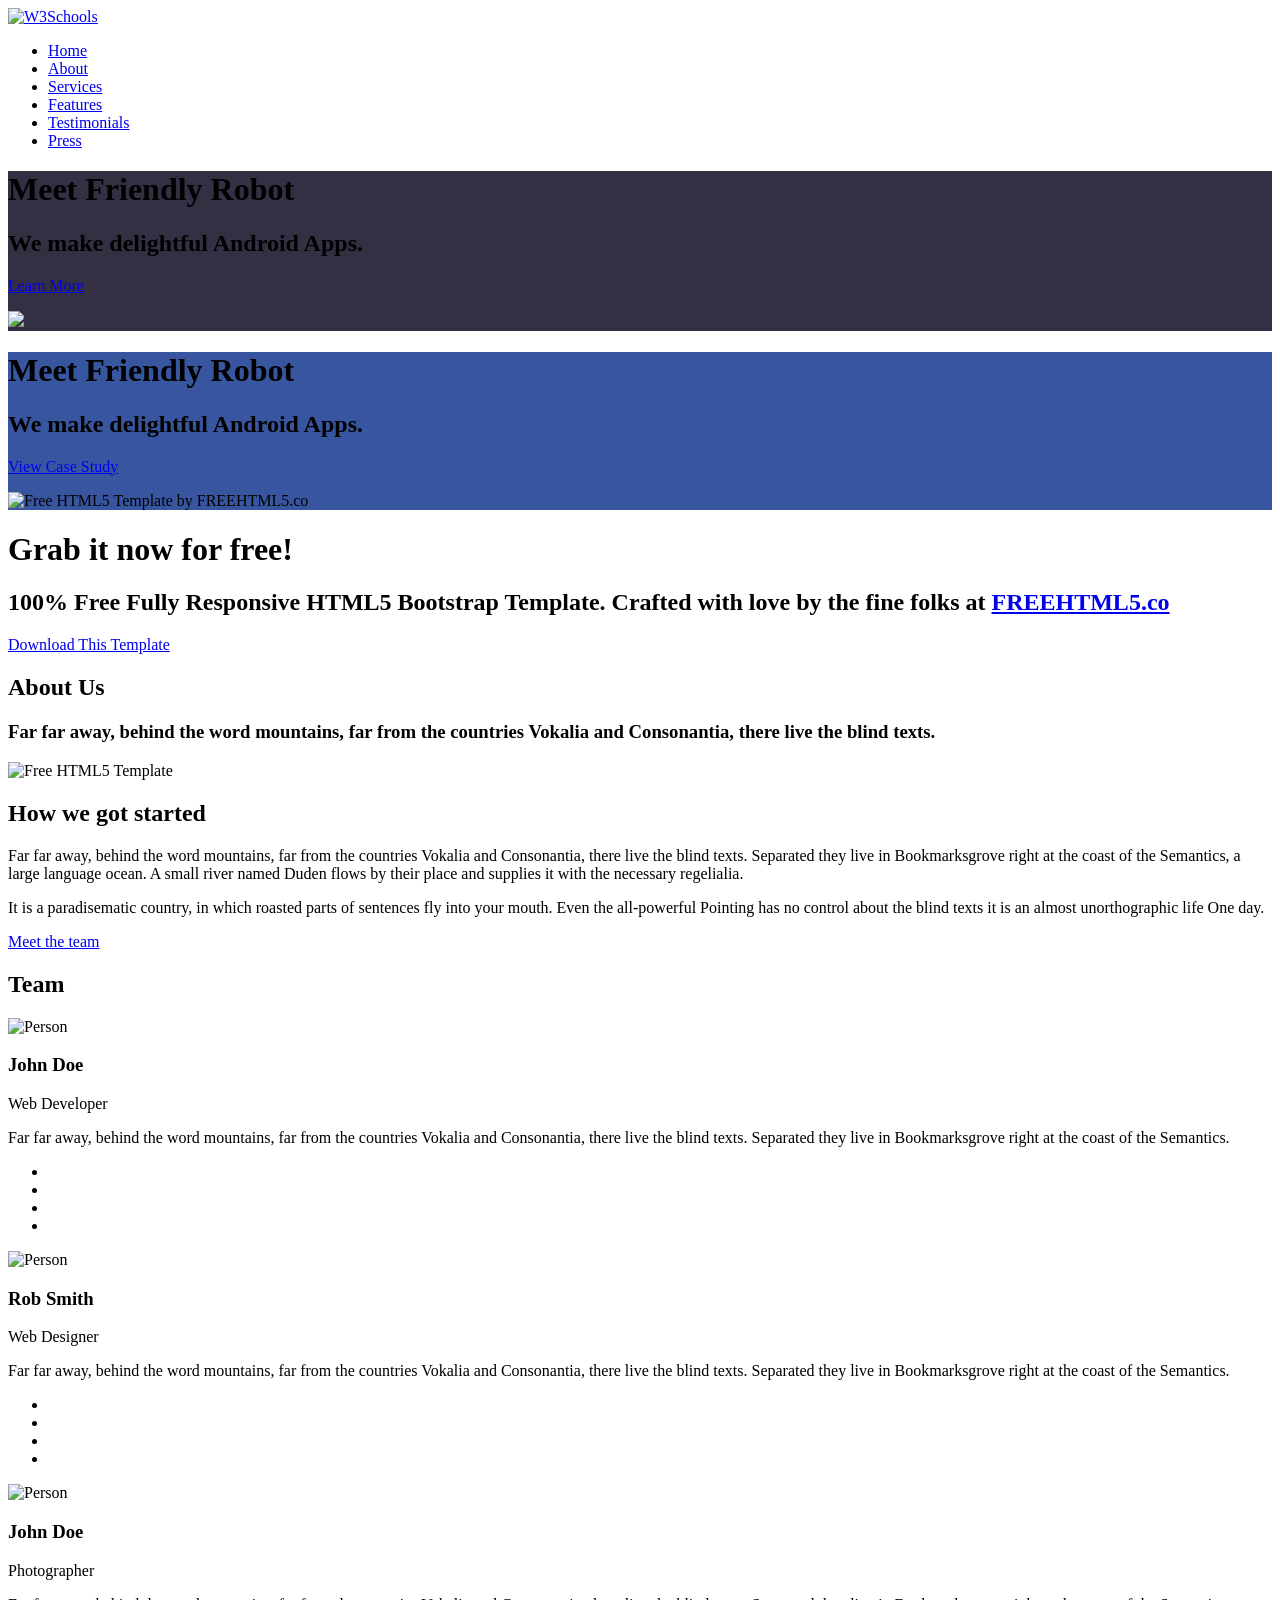
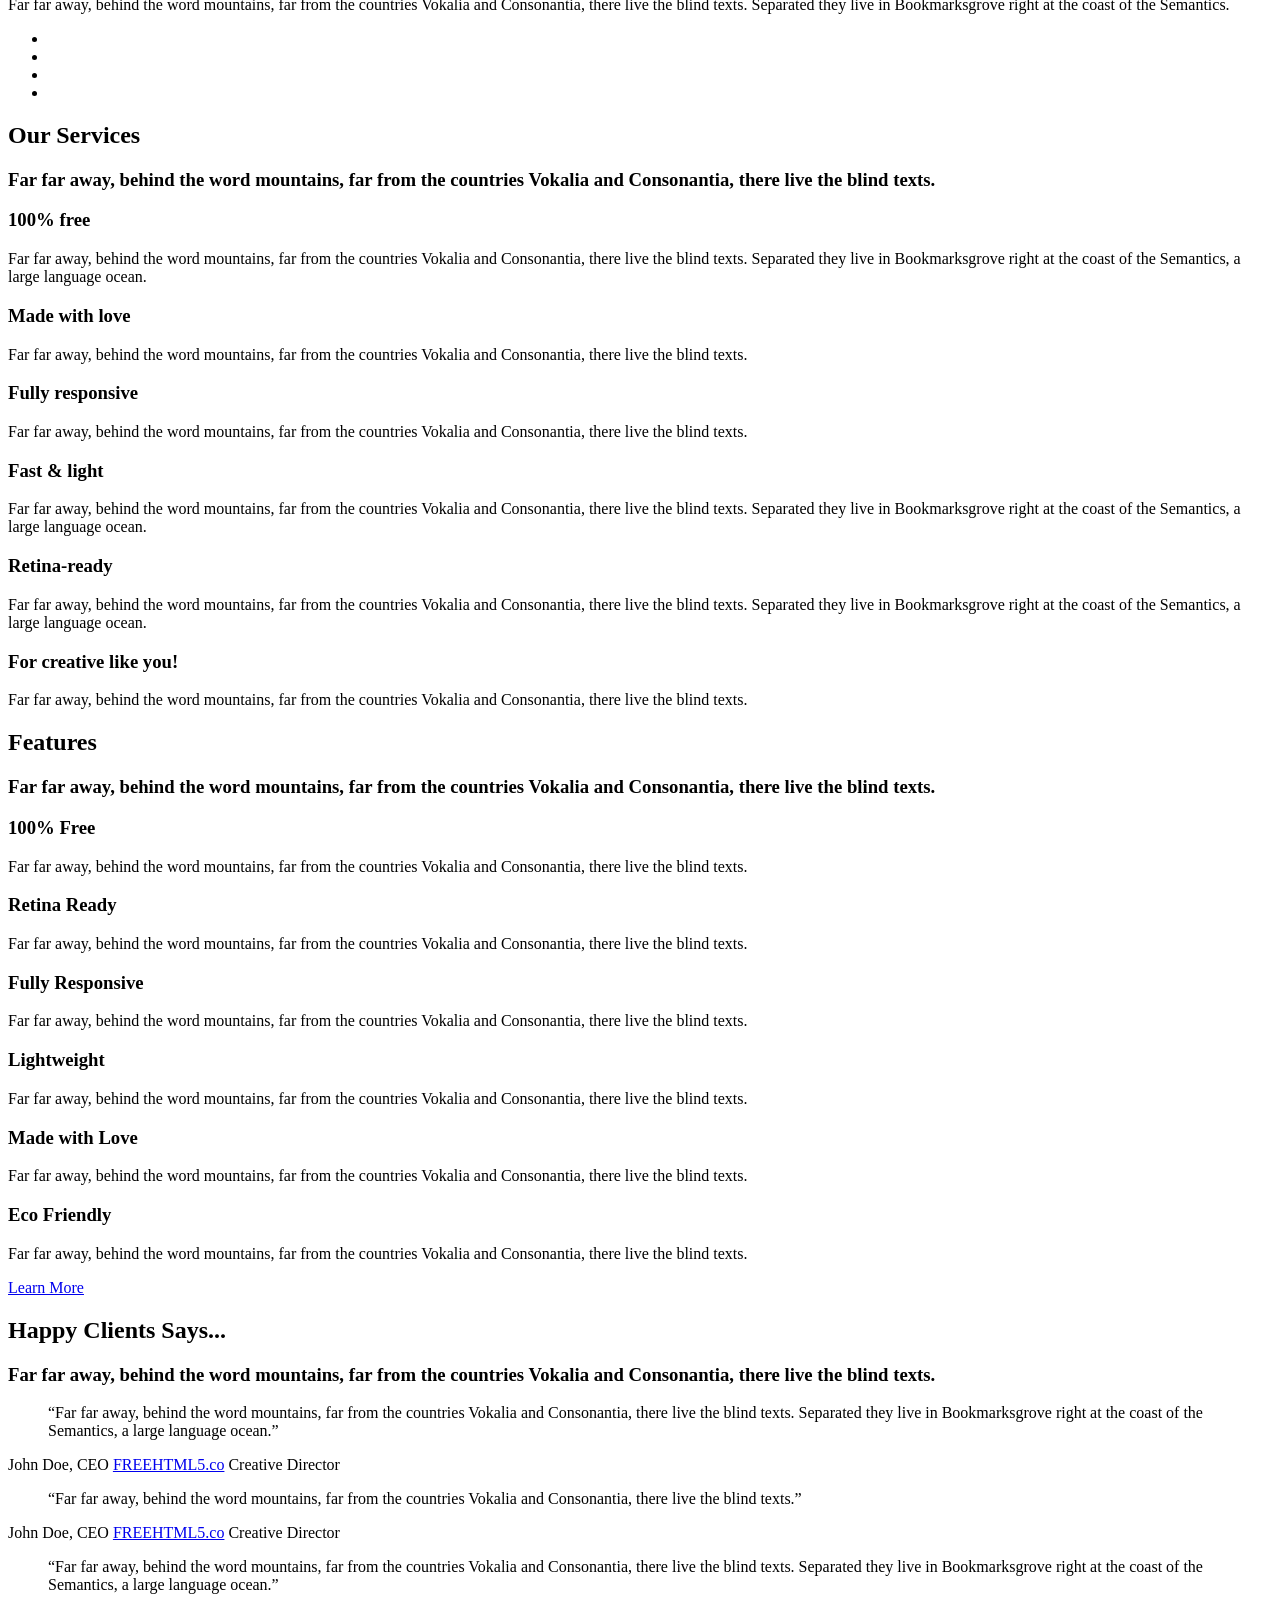
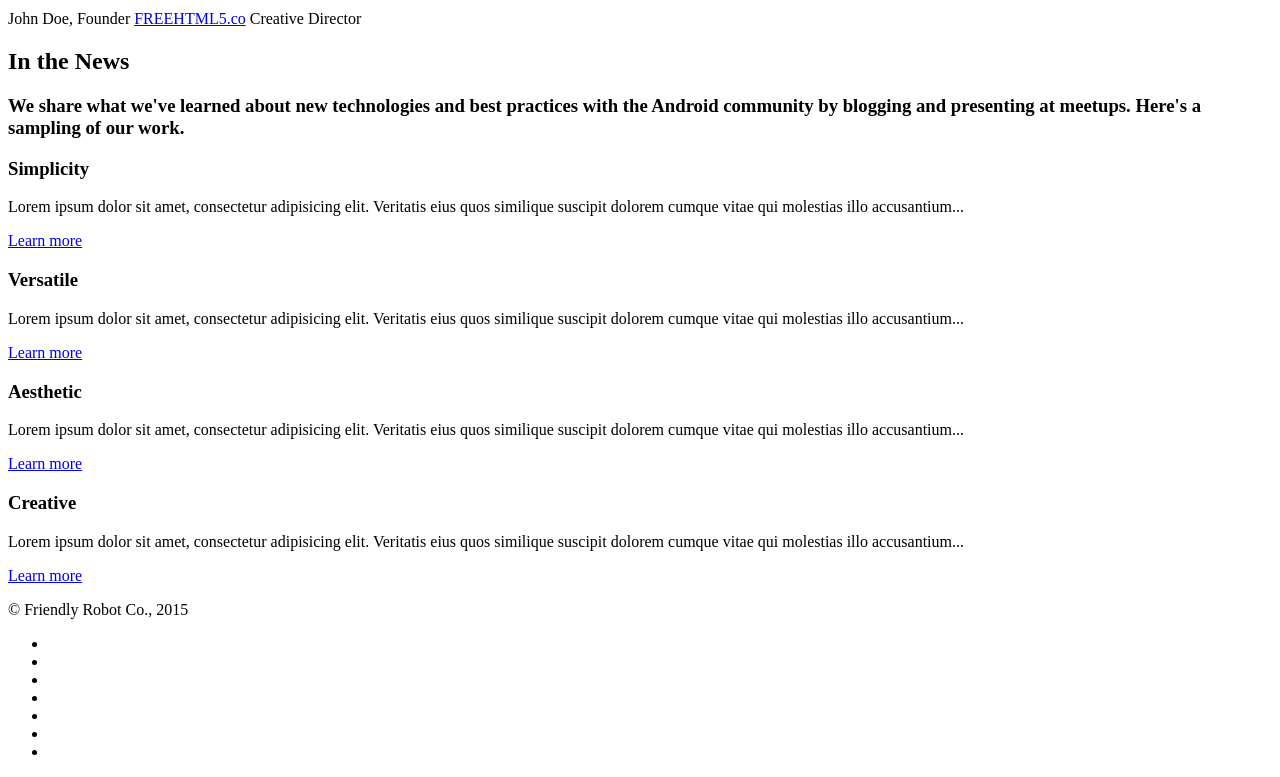
==== index.html @ 38cc203b "Update index.html" ====
<!DOCTYPE html>
<!--[if lt IE 7]>      <html class="no-js lt-ie9 lt-ie8 lt-ie7"> <![endif]-->
<!--[if IE 7]>         <html class="no-js lt-ie9 lt-ie8"> <![endif]-->
<!--[if IE 8]>         <html class="no-js lt-ie9"> <![endif]-->
<!--[if gt IE 8]><!--> <html class="no-js"> <!--<![endif]-->
	<head>
	<meta charset="utf-8">
	<meta http-equiv="X-UA-Compatible" content="IE=edge">
	<title>Meet Friendly Robot</title>
	<meta name="viewport" content="width=device-width, initial-scale=1">
	<meta name="description" content="Android Apps that Delight" />
	<meta name="keywords" content="android, apps, mobile, development, dev shop, New York City, nyc" />

  <!-- Facebook and Twitter integration -->
	<meta property="og:title" content=""/>
	<meta property="og:image" content=""/>
	<meta property="og:url" content=""/>
	<meta property="og:site_name" content=""/>
	<meta property="og:description" content=""/>
	<meta name="twitter:title" content="" />
	<meta name="twitter:image" content="" />
	<meta name="twitter:url" content="" />
	<meta name="twitter:card" content="" />

	<!-- Place favicon.ico and apple-touch-icon.png in the root directory -->
	<link rel="shortcut icon" href="favicon.ico">

	<link href='https://fonts.googleapis.com/css?family=Source+Sans+Pro:400,300,600,400italic,700' rel='stylesheet' type='text/css'>

	<!-- Animate.css -->
	<link rel="stylesheet" href="css/animate.css">
	<!-- Icomoon Icon Fonts-->
	<link rel="stylesheet" href="css/icomoon.css">
	<!-- Simple Line Icons -->
	<link rel="stylesheet" href="css/simple-line-icons.css">
	<!-- Owl Carousel -->
	<link rel="stylesheet" href="css/owl.carousel.min.css">
	<link rel="stylesheet" href="css/owl.theme.default.min.css">
	<!-- Bootstrap  -->
	<!-- Theme Style  -->
	<link rel="stylesheet" href="css/bootstrap.css">
	<link rel="stylesheet" href="css/turquoise.css">

	<!-- Modernizr JS -->
	<script src="js/modernizr-2.6.2.min.js"></script>
	<!-- FOR IE9 below -->
	<!--[if lt IE 9]>
	<script src="js/respond.min.js"></script>
	<![endif]-->

	</head>
	<body>
	<header role="banner" id="fh5co-header">
			<div class="container">
				<!-- <div class="row"> -->
			    <nav class="navbar navbar-default">
		        <div class="navbar-header">
		        	<!-- Mobile Toggle Menu Button -->
					<a href="#" class="js-fh5co-nav-toggle fh5co-nav-toggle" data-toggle="collapse" data-target="#navbar" aria-expanded="false" aria-controls="navbar"><i></i></a>
		          	<a class="navbar-brand" href="index.html"><img border="0" alt="W3Schools" src="Friendly_Robot_Logo_Color_RGB_Large.png" width="100" height="100">
</a>
		        </div>
		        <div id="navbar" class="navbar-collapse collapse">
		          <ul class="nav navbar-nav navbar-right">
		            <li class="active"><a href="#" data-nav-section="home"><span>Home</span></a></li>
		            <li><a href="#" data-nav-section="about"><span>About</span></a></li>
		            <li><a href="#" data-nav-section="services"><span>Services</span></a></li>
		            <li><a href="#" data-nav-section="features"><span>Features</span></a></li>
		            <li><a href="#" data-nav-section="testimonials"><span>Testimonials</span></a></li>
		            <li><a href="#" data-nav-section="press"><span>Press</span></a></li>
		          </ul>
		        </div>
			    </nav>
			  <!-- </div> -->
		  </div>
	</header>

	<div id="slider" data-section="home">
		<div class="owl-carousel owl-carousel-fullwidth">
			<!-- You may change the background color here. -->
		    <div class="item" style="background: #352f44;">
		    	<div class="container" style="position: relative;">
		    		<div class="row">
					    <div class="col-md-7 col-sm-7">
			    			<div class="fh5co-owl-text-wrap">
						    	<div class="fh5co-owl-text">
						    		<h1 class="fh5co-lead to-animate">Meet Friendly Robot</h1>
									<h2 class="fh5co-sub-lead to-animate">We make delightful Android Apps.</h3>
									<p class="to-animate-2"><a href="#" class="btn btn-primary btn-lg">Learn More</a></p>
						    	</div>
						    </div>
					    </div>
					    <div class="col-md-4 col-md-push-1 col-sm-4 col-sm-push-1 phone-image">
					    	<div class="phone to-animate-2"><img src="images/phone2.png"></div>
					    </div>

		    		</div>
		    	</div>
		    </div>
			<!-- You may change the background color here.  -->
		    <div class="item" style="background: #38569f;">
		    	<div class="container" style="position: relative;">
		    		<div class="row">
		    			<div class="col-md-7 col-md-push-1 col-md-push-5 col-sm-7 col-sm-push-1 col-sm-push-5">
			    			<div class="fh5co-owl-text-wrap">
						    	<div class="fh5co-owl-text">
						    		<h1 class="fh5co-lead to-animate">Meet Friendly Robot</h1>
									<h2 class="fh5co-sub-lead to-animate">We make delightful Android Apps.</h3>
									<p class="to-animate-2"><a href="#" class="btn btn-primary btn-lg">View Case Study</a></p>
						    	</div>
						    </div>
					    </div>
					    <div class="col-md-4 col-md-pull-7 col-sm-4 col-sm-pull-7 phone-image">
					    	<div class="phone to-animate-2"><img src="images/phone-1.png" alt="Free HTML5 Template by FREEHTML5.co"></div>
					    </div>

		    		</div>
		    	</div>
		    </div>

		    <div class="item" style="background-image:url(images/slide_5.jpg)">
		    	<div class="overlay"></div>
		    	<div class="container" style="position: relative;">
		    		<div class="row">
		    			<div class="col-md-8 col-md-offset-2 text-center">
		    				<div class="fh5co-owl-text-wrap">
						    	<div class="fh5co-owl-text">
		    						<h1 class="fh5co-lead to-animate">Grab it now for free!</h1>
									<h2 class="fh5co-sub-lead to-animate">100% Free Fully Responsive HTML5 Bootstrap Template. Crafted with love by the fine folks at <a href="http://freehtml5.co/" target="_blank">FREEHTML5.co</a></h3>
									<p class="to-animate-2"><a href="http://freehtml5.co/" target="_blank" class="btn btn-primary btn-lg">Download This Template</a></p>
								</div>
							</div>
		    			</div>
		    		</div>
		    	</div>
		    </div>

		</div>
	</div>

	<div id="fh5co-about-us" data-section="about">
		<div class="container">
			<div class="row row-bottom-padded-lg" id="about-us">
				<div class="col-md-12 section-heading text-center">
					<h2 class="to-animate">About Us</h2>
					<div class="row">
						<div class="col-md-8 col-md-offset-2 to-animate">
							<h3>Far far away, behind the word mountains, far from the countries Vokalia and Consonantia, there live the blind texts.</h3>
						</div>
					</div>
				</div>
				<div class="col-md-8 to-animate">
					<img src="images/img_1.jpg" class="img-responsive img-rounded" alt="Free HTML5 Template">
				</div>
				<div class="col-md-4 to-animate">
					<h2>How we got started</h2>
					<p>Far far away, behind the word mountains, far from the countries Vokalia and Consonantia, there live the blind texts. Separated they live in Bookmarksgrove right at the coast of the Semantics, a large language ocean. A small river named Duden flows by their place and supplies it with the necessary regelialia. </p>
					<p>It is a paradisematic country, in which roasted parts of sentences fly into your mouth. Even the all-powerful Pointing has no control about the blind texts it is an almost unorthographic life One day.</p>
					<p><a href="#" class="btn btn-primary">Meet the team</a></p>
				</div>
			</div>
			<div class="row" id="team">
				<div class="col-md-12 section-heading text-center to-animate">
					<h2>Team</h2>
				</div>
				<div class="col-md-12">
					<div class="row row-bottom-padded-lg">
						<div class="col-md-4 text-center to-animate">
							<div class="person">
								<img src="images/person2.jpg" class="img-responsive img-rounded" alt="Person">
								<h3 class="name">John Doe</h3>
								<div class="position">Web Developer</div>
								<p>Far far away, behind the word mountains, far from the countries Vokalia and Consonantia, there live the blind texts. Separated they live in Bookmarksgrove right at the coast of the Semantics.</p>
								<ul class="social social-circle">
									<li><a href="#"><i class="icon-twitter"></i></a></li>
									<li><a href="#"><i class="icon-linkedin"></i></a></li>
									<li><a href="#"><i class="icon-instagram"></i></a></li>
									<li><a href="#"><i class="icon-github"></i></a></li>
								</ul>
							</div>
						</div>
						<div class="col-md-4 text-center to-animate">
							<div class="person">
								<img src="images/person3.jpg" class="img-responsive img-rounded" alt="Person">
								<h3 class="name">Rob Smith</h3>
								<div class="position">Web Designer</div>
								<p>Far far away, behind the word mountains, far from the countries Vokalia and Consonantia, there live the blind texts. Separated they live in Bookmarksgrove right at the coast of the Semantics.</p>
								<ul class="social social-circle">
									<li><a href="#"><i class="icon-twitter"></i></a></li>
									<li><a href="#"><i class="icon-linkedin"></i></a></li>
									<li><a href="#"><i class="icon-instagram"></i></a></li>
									<li><a href="#"><i class="icon-dribbble"></i></a></li>
								</ul>
							</div>
						</div>
						<div class="col-md-4 text-center to-animate">
							<div class="person">
								<img src="images/person4.jpg" class="img-responsive img-rounded" alt="Person">
								<h3 class="name">John Doe</h3>
								<div class="position">Photographer</div>
								<p>Far far away, behind the word mountains, far from the countries Vokalia and Consonantia, there live the blind texts. Separated they live in Bookmarksgrove right at the coast of the Semantics.</p>
								<ul class="social social-circle">
									<li><a href="#"><i class="icon-twitter"></i></a></li>
									<li><a href="#"><i class="icon-linkedin"></i></a></li>
									<li><a href="#"><i class="icon-instagram"></i></a></li>
									<li><a href="#"><i class="icon-github"></i></a></li>
								</ul>
							</div>
						</div>
					</div>
				</div>
			</div>
		</div>
	</div>
	<div id="fh5co-our-services" data-section="services">
		<div class="container">
			<div class="row row-bottom-padded-sm">
				<div class="col-md-12 section-heading text-center">
					<h2 class="to-animate">Our Services</h2>
					<div class="row">
						<div class="col-md-8 col-md-offset-2 to-animate">
							<h3>Far far away, behind the word mountains, far from the countries Vokalia and Consonantia, there live the blind texts.</h3>
						</div>
					</div>
				</div>
			</div>
			<div class="row">
				<div class="col-md-4">
					<div class="box to-animate">
						<div class="icon colored-1"><span><i class="icon-mustache"></i></span></div>
						<h3>100% free</h3>
						<p>Far far away, behind the word mountains, far from the countries Vokalia and Consonantia, there live the blind texts. Separated they live in Bookmarksgrove right at the coast of the Semantics, a large language ocean.</p>
					</div>
					<div class="box to-animate">
						<div class="icon colored-4"><span><i class="icon-heart"></i></span></div>
						<h3>Made with love</h3>
						<p>Far far away, behind the word mountains, far from the countries Vokalia and Consonantia, there live the blind texts.</p>
					</div>
				</div>
				<div class="col-md-4">
					<div class="box to-animate">
						<div class="icon colored-2"><span><i class="icon-screen-desktop"></i></span></div>
						<h3>Fully responsive</h3>
						<p>Far far away, behind the word mountains, far from the countries Vokalia and Consonantia, there live the blind texts.</p>
					</div>
					<div class="box to-animate">
						<div class="icon colored-5"><span><i class="icon-rocket"></i></span></div>
						<h3>Fast &amp; light</h3>
						<p>Far far away, behind the word mountains, far from the countries Vokalia and Consonantia, there live the blind texts. Separated they live in Bookmarksgrove right at the coast of the Semantics, a large language ocean.</p>
					</div>
				</div>
				<div class="col-md-4">
					<div class="box to-animate">
						<div class="icon colored-3"><span><i class="icon-eye"></i></span></div>
						<h3>Retina-ready</h3>
						<p>Far far away, behind the word mountains, far from the countries Vokalia and Consonantia, there live the blind texts. Separated they live in Bookmarksgrove right at the coast of the Semantics, a large language ocean.</p>
					</div>
					<div class="box to-animate">
						<div class="icon colored-6"><span><i class="icon-user"></i></span></div>
						<h3>For creative like you!</h3>
						<p>Far far away, behind the word mountains, far from the countries Vokalia and Consonantia, there live the blind texts.</p>
					</div>
				</div>
			</div>
		</div>
	</div>

	<div id="fh5co-features" data-section="features">
		<div class="container">
			<div class="row">
				<div class="col-md-12 section-heading text-center">
					<h2 class="single-animate animate-features-1">Features</h2>
					<div class="row">
						<div class="col-md-8 col-md-offset-2 single-animate animate-features-2">
							<h3>Far far away, behind the word mountains, far from the countries Vokalia and Consonantia, there live the blind texts.</h3>
						</div>
					</div>
				</div>
			</div>
			<div class="row row-bottom-padded-sm">
				<div class="col-md-4 col-sm-6 col-xs-6 col-xxs-12 fh5co-service to-animate">
					<div class="fh5co-icon"><i class="icon-present"></i></div>
					<div class="fh5co-desc">
						<h3>100% Free</h3>
						<p>Far far away, behind the word mountains, far from the countries Vokalia and Consonantia, there live the blind texts. </p>
					</div>
				</div>
				<div class="col-md-4 col-sm-6 col-xs-6 col-xxs-12 fh5co-service to-animate">
					<div class="fh5co-icon"><i class="icon-eye"></i></div>
					<div class="fh5co-desc">
						<h3>Retina Ready</h3>
						<p>Far far away, behind the word mountains, far from the countries Vokalia and Consonantia, there live the blind texts. </p>
					</div>
				</div>
				<div class="clearfix visible-sm-block visible-xs-block"></div>
				<div class="col-md-4 col-sm-6 col-xs-6 col-xxs-12 fh5co-service to-animate">
					<div class="fh5co-icon"><i class="icon-crop"></i></div>
					<div class="fh5co-desc">
						<h3>Fully Responsive</h3>
						<p>Far far away, behind the word mountains, far from the countries Vokalia and Consonantia, there live the blind texts. </p>
					</div>
				</div>
				<div class="col-md-4 col-sm-6 col-xs-6 col-xxs-12 fh5co-service to-animate">
					<div class="fh5co-icon"><i class="icon-speedometer"></i></div>
					<div class="fh5co-desc">
						<h3>Lightweight</h3>
						<p>Far far away, behind the word mountains, far from the countries Vokalia and Consonantia, there live the blind texts. </p>
					</div>
				</div>
				<div class="clearfix visible-sm-block visible-xs-block"></div>
				<div class="col-md-4 col-sm-6 col-xs-6 col-xxs-12 fh5co-service to-animate">
					<div class="fh5co-icon"><i class="icon-heart"></i></div>
					<div class="fh5co-desc">
						<h3>Made with Love</h3>
						<p>Far far away, behind the word mountains, far from the countries Vokalia and Consonantia, there live the blind texts. </p>
					</div>
				</div>
				<div class="col-md-4 col-sm-6 col-xs-6 col-xxs-12 fh5co-service to-animate">
					<div class="fh5co-icon"><i class="icon-umbrella"></i></div>
					<div class="fh5co-desc">
						<h3>Eco Friendly</h3>
						<p>Far far away, behind the word mountains, far from the countries Vokalia and Consonantia, there live the blind texts. </p>
					</div>
				</div>
				<div class="clearfix visible-sm-block visible-xs-block"></div>
			</div>
			<div class="row">
				<div class="col-md-4 col-md-offset-4 single-animate animate-features-3">
					<a href="#" class="btn btn-primary btn-block">Learn More</a>
				</div>
			</div>
		</div>
	</div>

	<div id="fh5co-testimonials" data-section="testimonials">
		<div class="container">
			<div class="row">
				<div class="col-md-12 section-heading text-center">
					<h2 class="to-animate">Happy Clients Says...</h2>
					<div class="row">
						<div class="col-md-8 col-md-offset-2 subtext to-animate">
							<h3>Far far away, behind the word mountains, far from the countries Vokalia and Consonantia, there live the blind texts.</h3>
						</div>
					</div>
				</div>
			</div>
			<div class="row">
				<div class="col-md-4">
					<div class="box-testimony to-animate">
						<blockquote>
							<span class="quote"><span><i class="icon-quote-left"></i></span></span>
							<p>&ldquo;Far far away, behind the word mountains, far from the countries Vokalia and Consonantia, there live the blind texts. Separated they live in Bookmarksgrove right at the coast of the Semantics, a large language ocean.&rdquo;</p>
						</blockquote>
						<p class="author">John Doe, CEO <a href="http://freehtml5.co/" target="_blank">FREEHTML5.co</a> <span class="subtext">Creative Director</span></p>
					</div>

				</div>
				<div class="col-md-4">
					<div class="box-testimony to-animate">
						<blockquote>
							<span class="quote"><span><i class="icon-quote-left"></i></span></span>
							<p>&ldquo;Far far away, behind the word mountains, far from the countries Vokalia and Consonantia, there live the blind texts.&rdquo;</p>
						</blockquote>
						<p class="author">John Doe, CEO <a href="http://freehtml5.co/" target="_blank">FREEHTML5.co</a> <span class="subtext">Creative Director</span></p>
					</div>


				</div>
				<div class="col-md-4">
					<div class="box-testimony to-animate">
						<blockquote>
							<span class="quote"><span><i class="icon-quote-left"></i></span></span>
							<p>&ldquo;Far far away, behind the word mountains, far from the countries Vokalia and Consonantia, there live the blind texts. Separated they live in Bookmarksgrove right at the coast of the Semantics, a large language ocean.&rdquo;</p>
						</blockquote>
						<p class="author">John Doe, Founder <a href="#">FREEHTML5.co</a> <span class="subtext">Creative Director</span></p>
					</div>
				</div>
			</div>
		</div>
	</div>
	<div id="fh5co-press" data-section="press">
		<div class="container">
			<div class="row">
				<div class="col-md-12 section-heading text-center">
					<h2 class="single-animate animate-press-1">In the News</h2>
					<div class="row">
						<div class="col-md-8 col-md-offset-2 subtext single-animate animate-press-2">
							<h3>We share what we've learned about new technologies and best practices with the Android community by blogging and presenting at meetups. Here's a sampling of our work.</h3>
						</div>
					</div>
				</div>
			</div>
			<div class="row">
				<div class="col-md-6">
					<!-- Press Item -->
					<div class="fh5co-press-item to-animate">
						<div class="fh5co-press-img" style="background-image: url(images/img_7.jpg)">
						</div>
						<div class="fh5co-press-text">
							<h3 class="h2 fh5co-press-title">Simplicity <span class="fh5co-border"></span></h3>
							<p>Lorem ipsum dolor sit amet, consectetur adipisicing elit. Veritatis eius quos similique suscipit dolorem cumque vitae qui molestias illo accusantium...</p>
							<p><a href="#" class="btn btn-primary btn-sm">Learn more</a></p>
						</div>
					</div>
					<!-- Press Item -->
				</div>

				<div class="col-md-6">
					<!-- Press Item -->
					<div class="fh5co-press-item to-animate">
						<div class="fh5co-press-img" style="background-image: url(images/img_8.jpg)">
						</div>
						<div class="fh5co-press-text">
							<h3 class="h2 fh5co-press-title">Versatile <span class="fh5co-border"></span></h3>
							<p>Lorem ipsum dolor sit amet, consectetur adipisicing elit. Veritatis eius quos similique suscipit dolorem cumque vitae qui molestias illo accusantium...</p>
							<p><a href="#" class="btn btn-primary btn-sm">Learn more</a></p>
						</div>
					</div>
					<!-- Press Item -->
				</div>

				<div class="col-md-6">
					<!-- Press Item -->
					<div class="fh5co-press-item to-animate">
						<div class="fh5co-press-img" style="background-image: url(images/img_9.jpg);">
						</div>
						<div class="fh5co-press-text">
							<h3 class="h2 fh5co-press-title">Aesthetic <span class="fh5co-border"></span></h3>
							<p>Lorem ipsum dolor sit amet, consectetur adipisicing elit. Veritatis eius quos similique suscipit dolorem cumque vitae qui molestias illo accusantium...</p>
							<p><a href="#" class="btn btn-primary btn-sm">Learn more</a></p>
						</div>
					</div>
					<!-- Press Item -->
				</div>

				<div class="col-md-6">
					<!-- Press Item -->
					<div class="fh5co-press-item to-animate">
						<div class="fh5co-press-img" style="background-image: url(images/img_10.jpg);">
						</div>
						<div class="fh5co-press-text">
							<h3 class="h2 fh5co-press-title">Creative <span class="fh5co-border"></span></h3>
							<p>Lorem ipsum dolor sit amet, consectetur adipisicing elit. Veritatis eius quos similique suscipit dolorem cumque vitae qui molestias illo accusantium...</p>
							<p><a href="#" class="btn btn-primary btn-sm">Learn more</a></p>
						</div>
					</div>
					<!-- Press Item -->
				</div>

			</div>
		</div>
	</div>


	<footer id="footer" role="contentinfo">
		<div class="container">
			<div class="row row-bottom-padded-sm">
				<div class="col-md-12">
					<p class="copyright text-center">&copy; Friendly Robot Co., 2015</p>
				</div>
			</div>
			<div class="row">
				<div class="col-md-12 text-center">
					<ul class="social social-circle">
						<li><a href="#"><i class="icon-twitter"></i></a></li>
						<li><a href="#"><i class="icon-facebook"></i></a></li>
						<li><a href="#"><i class="icon-youtube"></i></a></li>
						<li><a href="#"><i class="icon-pinterest"></i></a></li>
						<li><a href="#"><i class="icon-linkedin"></i></a></li>
						<li><a href="#"><i class="icon-instagram"></i></a></li>
						<li><a href="#"><i class="icon-dribbble"></i></a></li>
					</ul>
				</div>
			</div>
		</div>
	</footer>



	<!-- jQuery -->
	<script src="js/jquery.min.js"></script>
	<!-- jQuery Easing -->
	<script src="js/jquery.easing.1.3.js"></script>
	<!-- Bootstrap -->
	<script src="js/bootstrap.min.js"></script>
	<!-- Waypoints -->
	<script src="js/jquery.waypoints.min.js"></script>
	<!-- Owl Carousel -->
	<script src="js/owl.carousel.min.js"></script>


	<!-- Main JS (Do not remove) -->
	<script src="js/main.js"></script>

	</body>
</html>
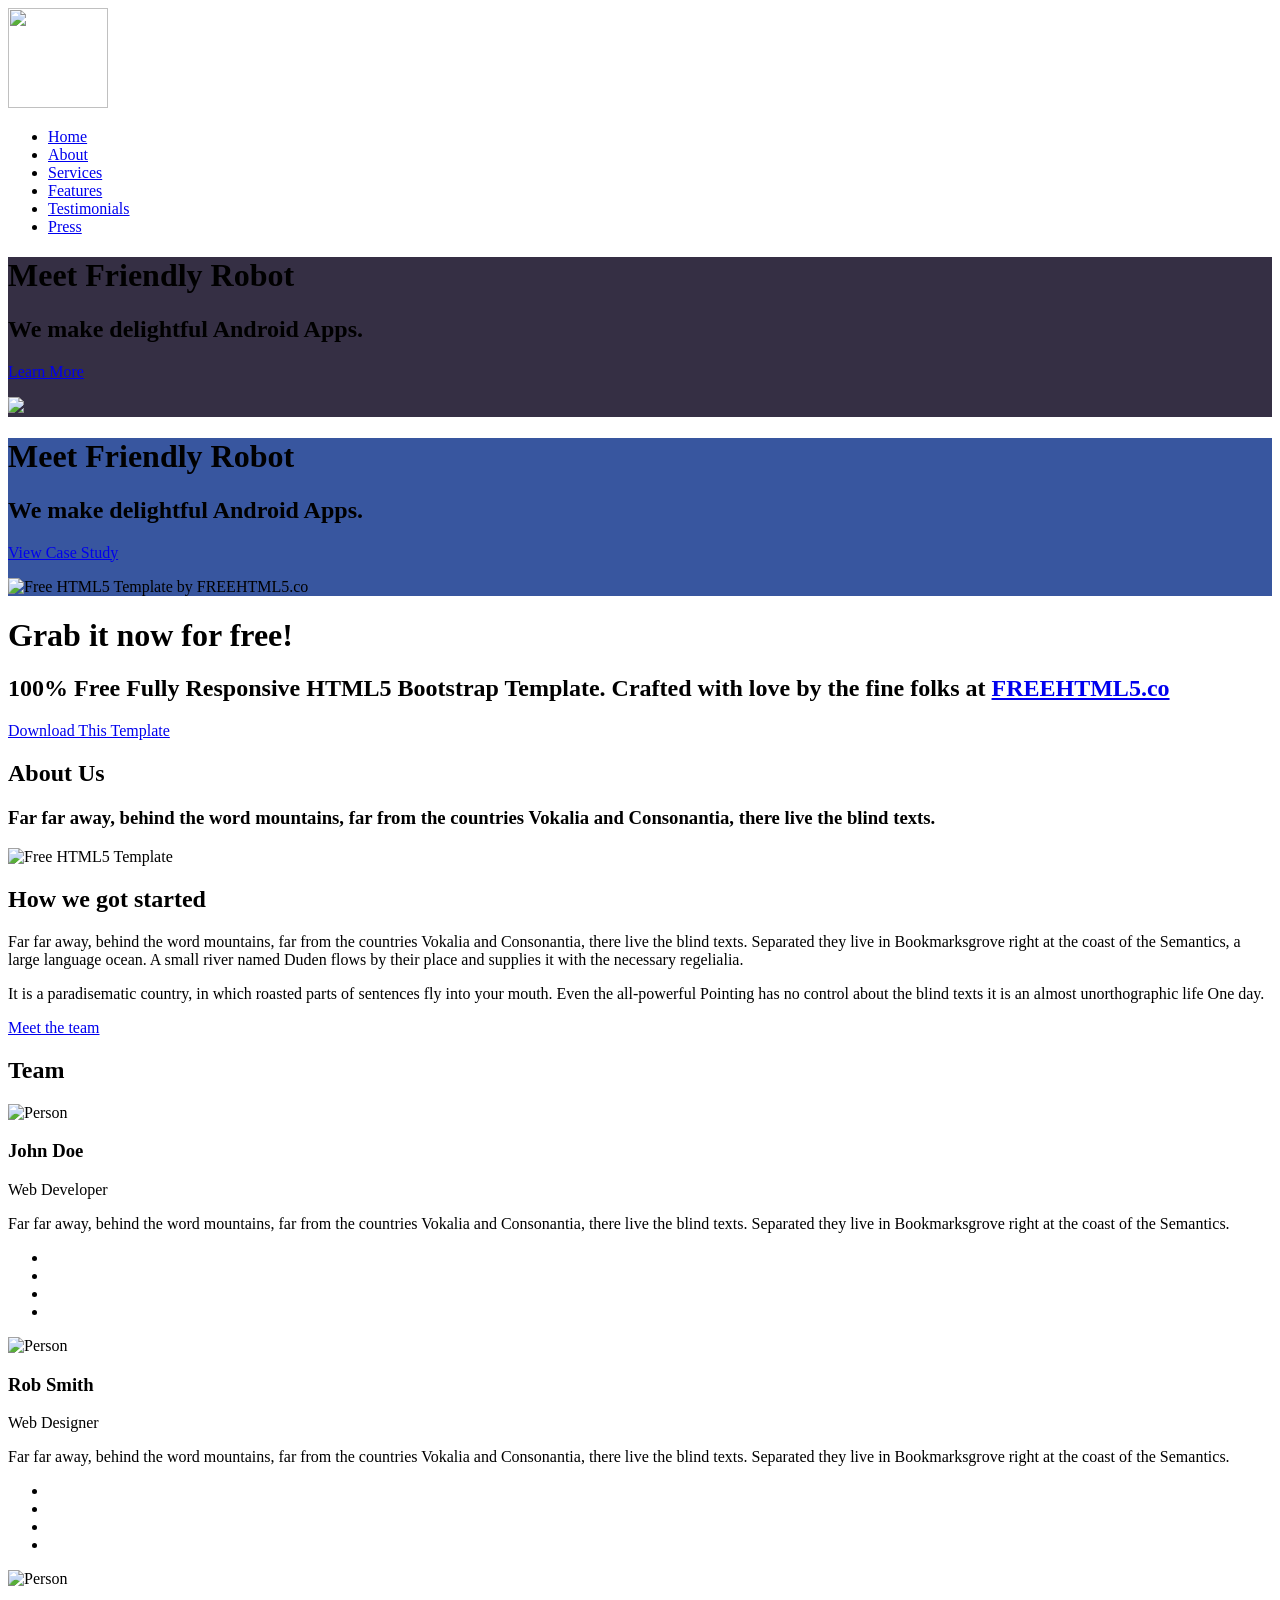
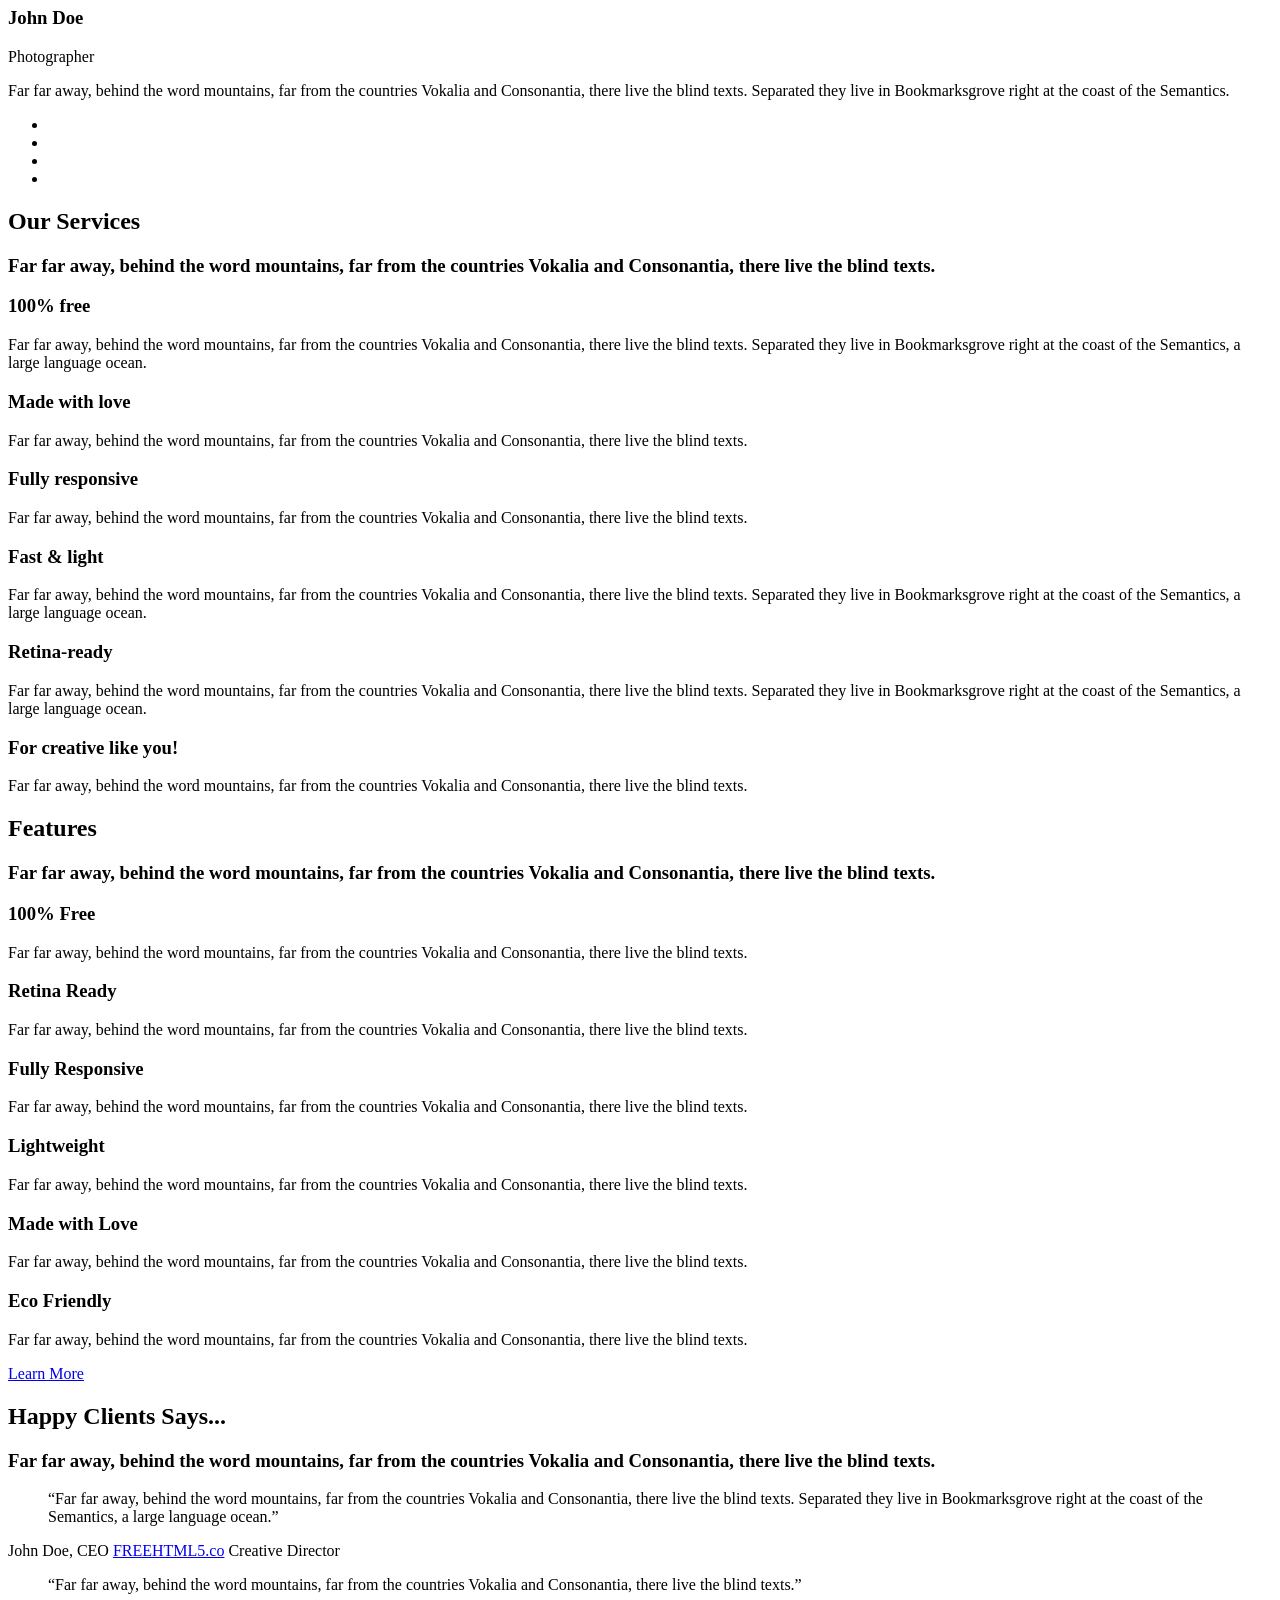
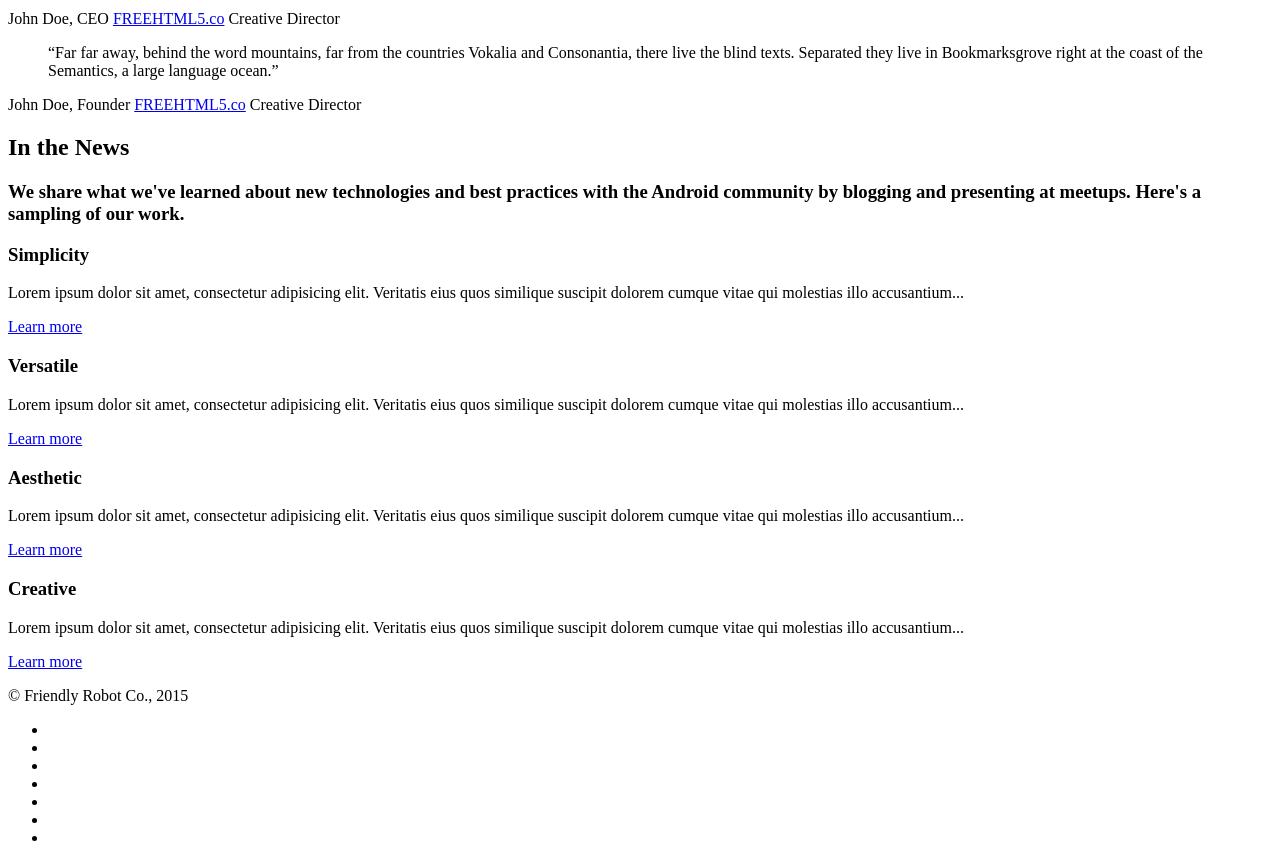
==== commit df95a72e: "Update index.html" ====
--- a/index.html
+++ b/index.html
@@ -58,7 +58,7 @@
 		        <div class="navbar-header">
 		        	<!-- Mobile Toggle Menu Button -->
 					<a href="#" class="js-fh5co-nav-toggle fh5co-nav-toggle" data-toggle="collapse" data-target="#navbar" aria-expanded="false" aria-controls="navbar"><i></i></a>
-		          	<a class="navbar-brand" href="index.html"><img border="0" alt="W3Schools" src="Friendly_Robot_Logo_Color_RGB_Large.png" width="100" height="100">
+		          	<a class="navbar-brand" href="index.html"><img src="Friendly_Robot_Logo_Color_RGB_Large.png" border="0" width="100" height="100">
 </a>
 		        </div>
 		        <div id="navbar" class="navbar-collapse collapse">
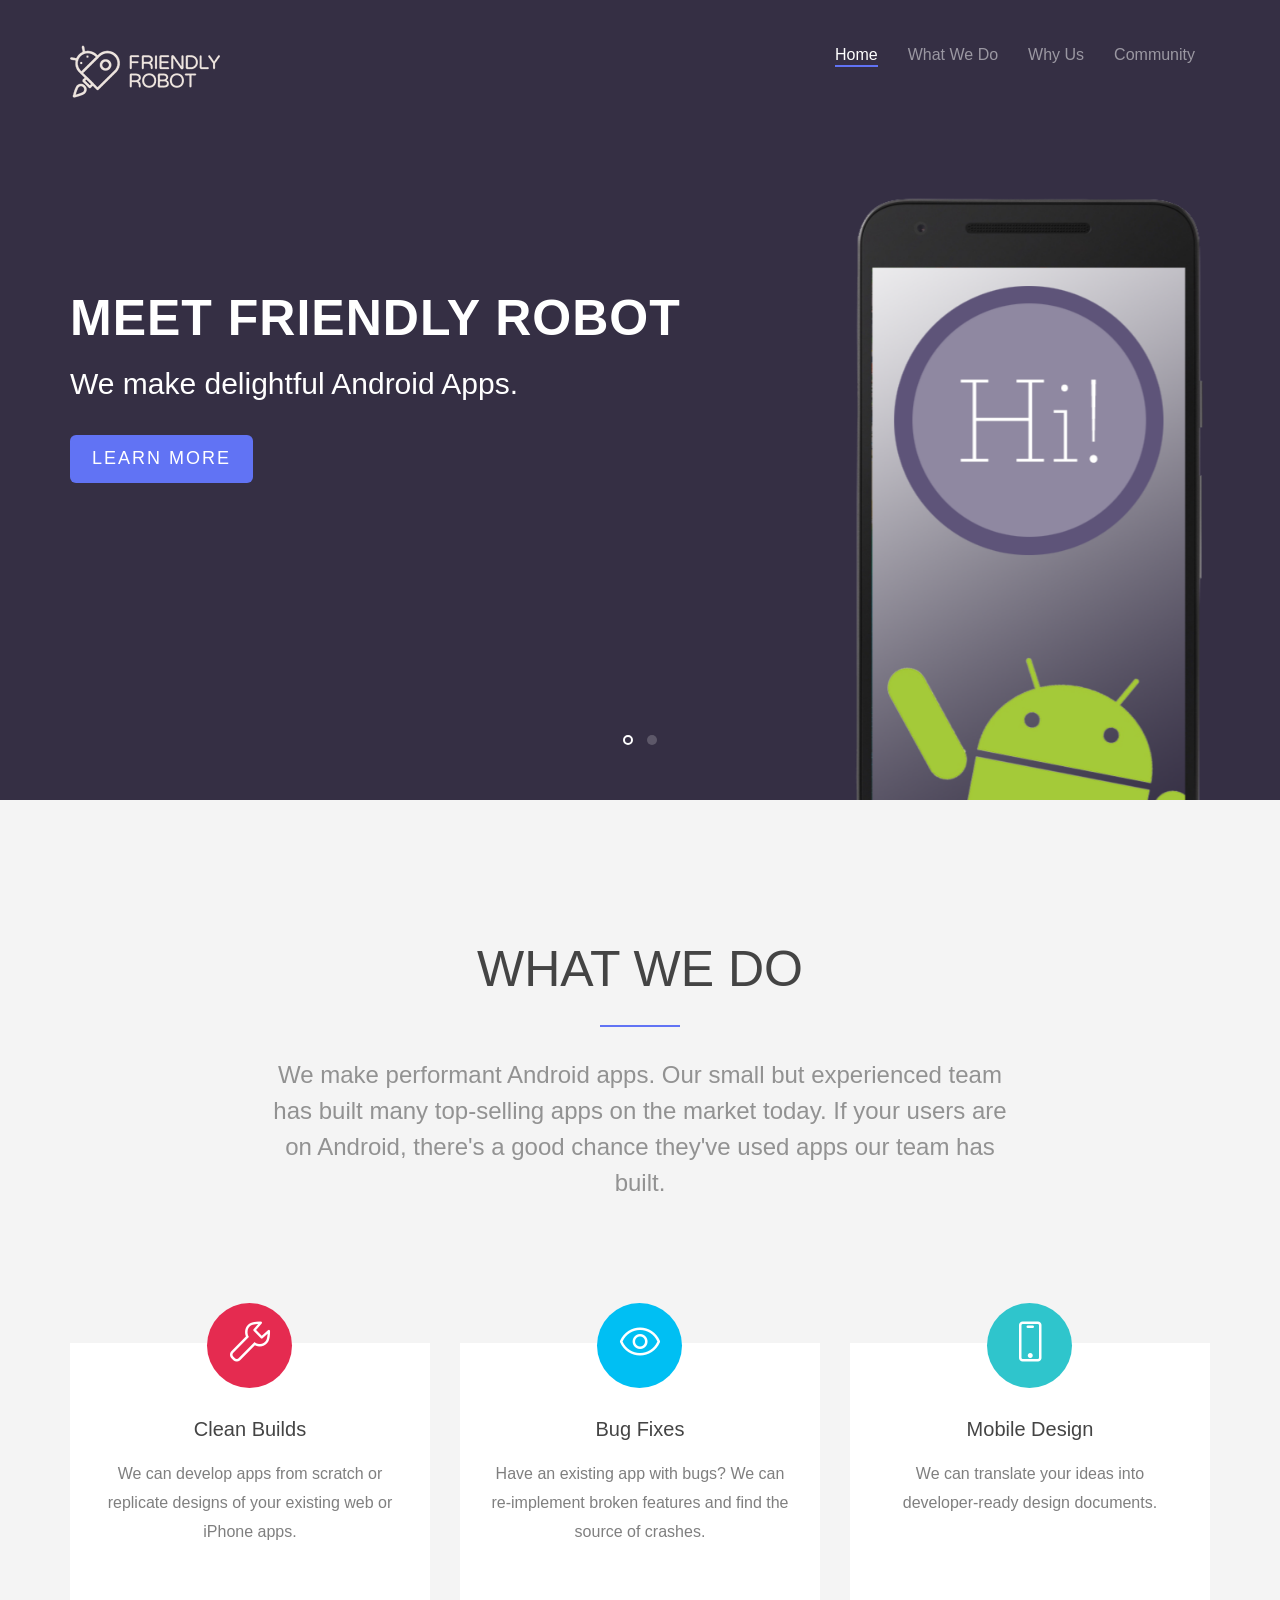
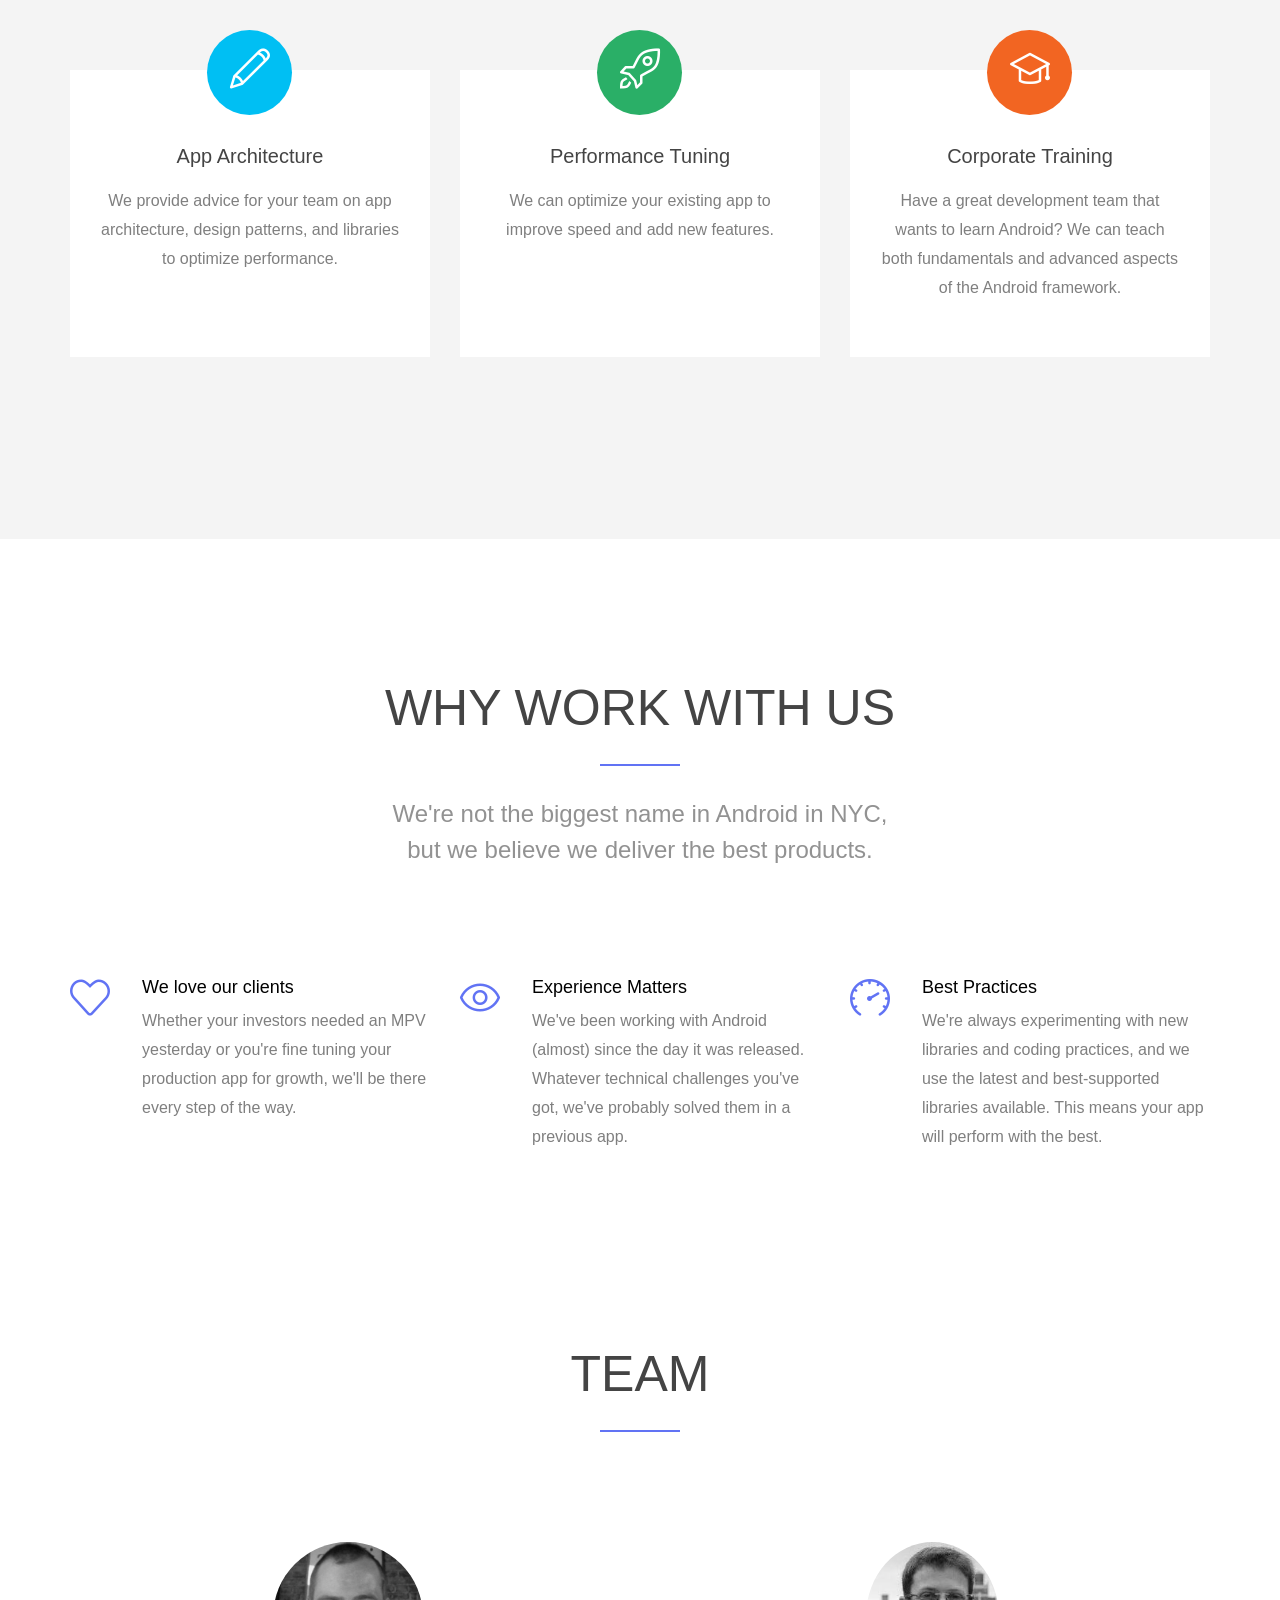
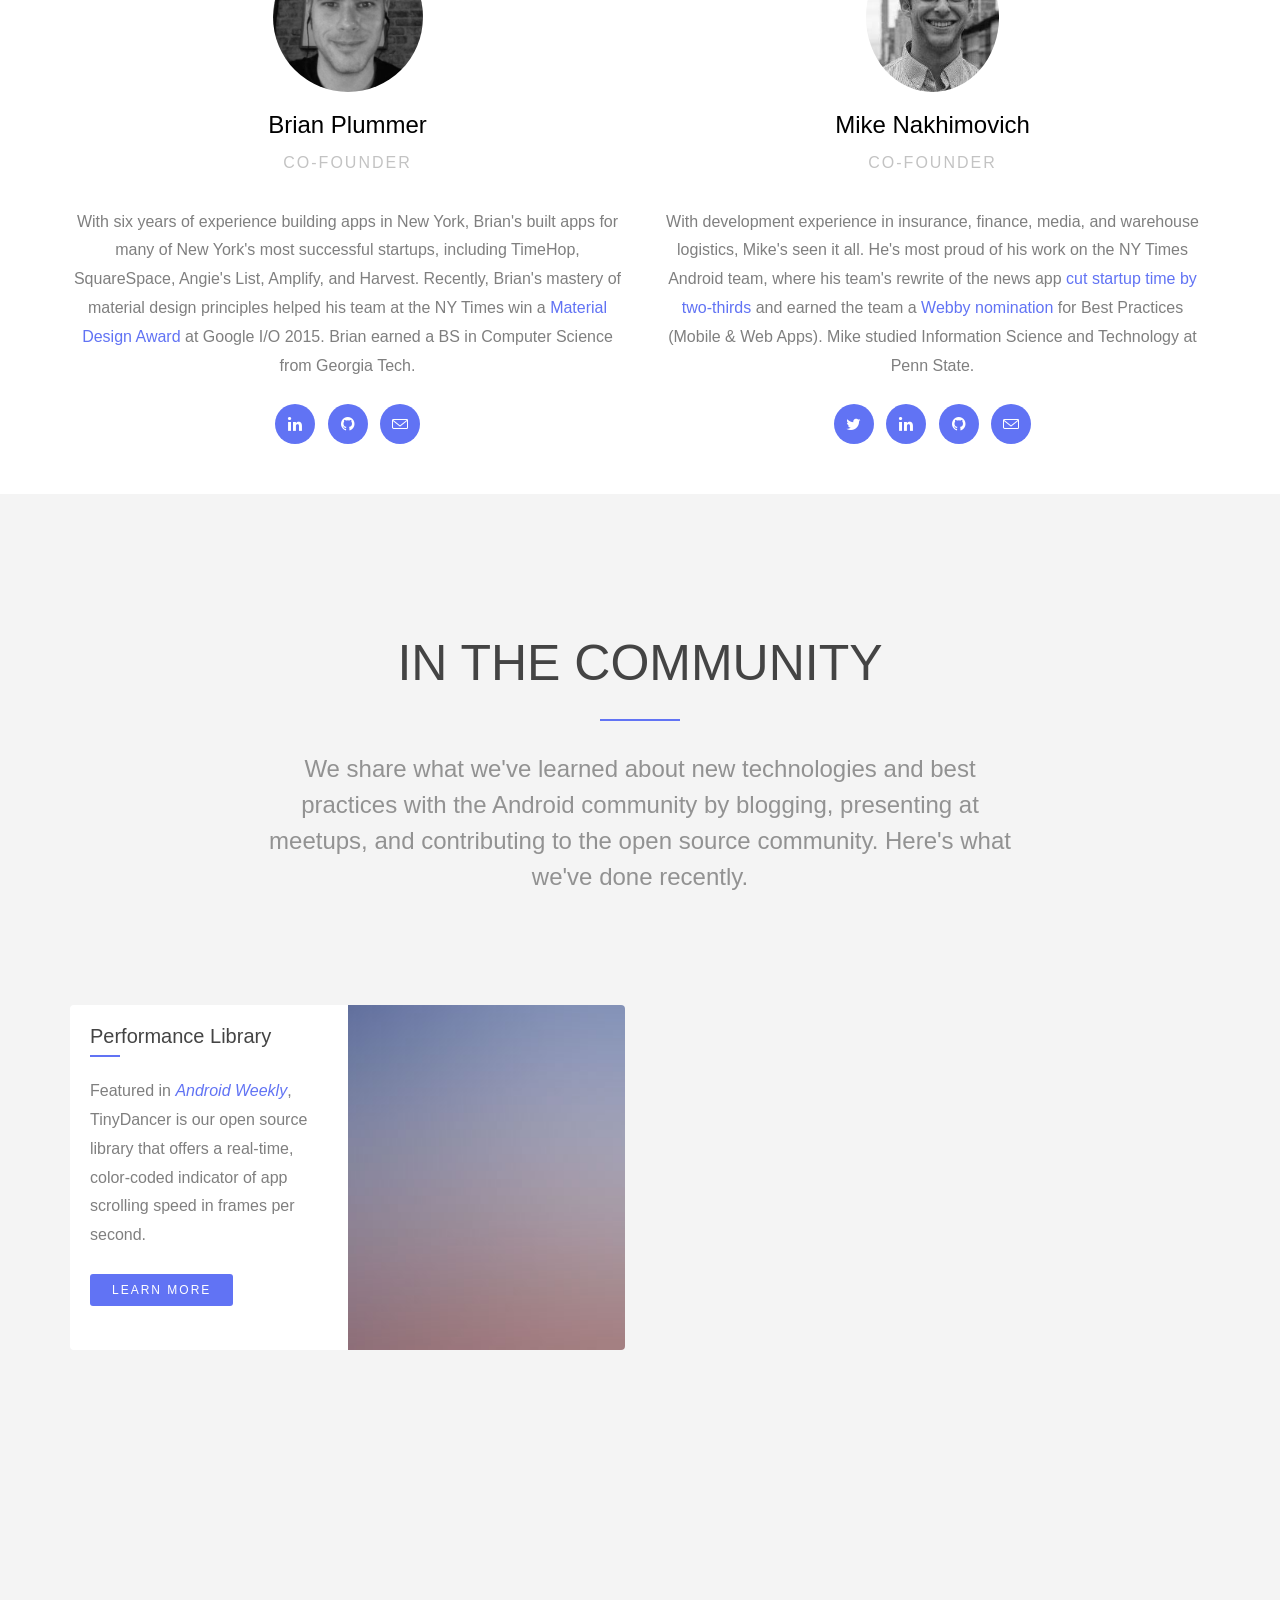
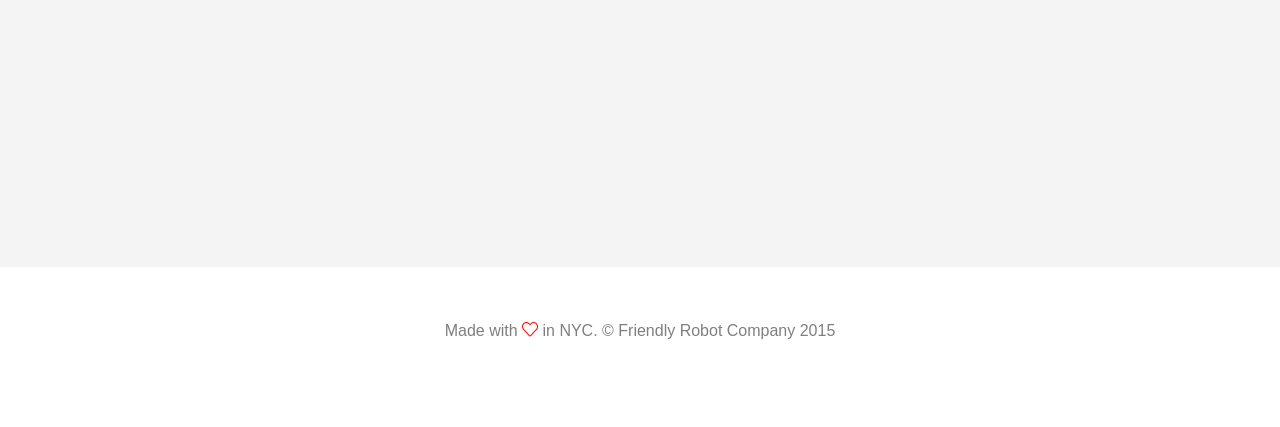
==== commit ab9cf351: "Latest version" ====
--- a/index.html
+++ b/index.html
@@ -11,7 +11,7 @@
 	<meta name="viewport" content="width=device-width, initial-scale=1">
 	<meta name="description" content="Android Apps that Delight" />
 	<meta name="keywords" content="android, apps, mobile, development, dev shop, New York City, nyc" />
-
+	<meta name="google-site-verification" content="7QA-WjdmzUOYXtWKasJHSiGthdBrsFnerR_AkFbwGaY" />
   <!-- Facebook and Twitter integration -->
 	<meta property="og:title" content=""/>
 	<meta property="og:image" content=""/>
@@ -41,6 +41,7 @@
 	<!-- Theme Style  -->
 	<link rel="stylesheet" href="css/bootstrap.css">
 	<link rel="stylesheet" href="css/turquoise.css">
+	<link rel="stylesheet" href="css/style.css">
 
 	<!-- Modernizr JS -->
 	<script src="js/modernizr-2.6.2.min.js"></script>
@@ -58,17 +59,14 @@
 		        <div class="navbar-header">
 		        	<!-- Mobile Toggle Menu Button -->
 					<a href="#" class="js-fh5co-nav-toggle fh5co-nav-toggle" data-toggle="collapse" data-target="#navbar" aria-expanded="false" aria-controls="navbar"><i></i></a>
-		          	<a class="navbar-brand" href="index.html"><img src="Friendly_Robot_Logo_Color_RGB_Large.png" border="0" width="100" height="100">
-</a>
+		          	<a class="navbar-brand" href="index.html"><img src="images/Friendly_Robot_Logo_White_Small.png" /></a>
 		        </div>
 		        <div id="navbar" class="navbar-collapse collapse">
 		          <ul class="nav navbar-nav navbar-right">
 		            <li class="active"><a href="#" data-nav-section="home"><span>Home</span></a></li>
-		            <li><a href="#" data-nav-section="about"><span>About</span></a></li>
-		            <li><a href="#" data-nav-section="services"><span>Services</span></a></li>
-		            <li><a href="#" data-nav-section="features"><span>Features</span></a></li>
-		            <li><a href="#" data-nav-section="testimonials"><span>Testimonials</span></a></li>
-		            <li><a href="#" data-nav-section="press"><span>Press</span></a></li>
+								<li><a href="#" data-nav-section="services"><span>What We Do</span></a></li>
+		            <li><a href="#" data-nav-section="features"><span>Why Us</span></a></li>
+		            <li><a href="#" data-nav-section="press"><span>Community</span></a></li>
 		          </ul>
 		        </div>
 			    </nav>
@@ -79,6 +77,7 @@
 	<div id="slider" data-section="home">
 		<div class="owl-carousel owl-carousel-fullwidth">
 			<!-- You may change the background color here. -->
+			<!--  Slider Page One-->
 		    <div class="item" style="background: #352f44;">
 		    	<div class="container" style="position: relative;">
 		    		<div class="row">
@@ -87,38 +86,19 @@
 						    	<div class="fh5co-owl-text">
 						    		<h1 class="fh5co-lead to-animate">Meet Friendly Robot</h1>
 									<h2 class="fh5co-sub-lead to-animate">We make delightful Android Apps.</h3>
-									<p class="to-animate-2"><a href="#" class="btn btn-primary btn-lg">Learn More</a></p>
+									<p class="to-animate-2"><a href="#" data-nav-section="services" class="btn btn-primary btn-lg">Learn More</a></p>
 						    	</div>
 						    </div>
 					    </div>
 					    <div class="col-md-4 col-md-push-1 col-sm-4 col-sm-push-1 phone-image">
 					    	<div class="phone to-animate-2"><img src="images/phone2.png"></div>
 					    </div>
-
 		    		</div>
 		    	</div>
 		    </div>
-			<!-- You may change the background color here.  -->
-		    <div class="item" style="background: #38569f;">
-		    	<div class="container" style="position: relative;">
-		    		<div class="row">
-		    			<div class="col-md-7 col-md-push-1 col-md-push-5 col-sm-7 col-sm-push-1 col-sm-push-5">
-			    			<div class="fh5co-owl-text-wrap">
-						    	<div class="fh5co-owl-text">
-						    		<h1 class="fh5co-lead to-animate">Meet Friendly Robot</h1>
-									<h2 class="fh5co-sub-lead to-animate">We make delightful Android Apps.</h3>
-									<p class="to-animate-2"><a href="#" class="btn btn-primary btn-lg">View Case Study</a></p>
-						    	</div>
-						    </div>
-					    </div>
-					    <div class="col-md-4 col-md-pull-7 col-sm-4 col-sm-pull-7 phone-image">
-					    	<div class="phone to-animate-2"><img src="images/phone-1.png" alt="Free HTML5 Template by FREEHTML5.co"></div>
-					    </div>
-
-		    		</div>
-		    	</div>
-		    </div>
-
+
+
+				<!-- Slider Page Three -->
 		    <div class="item" style="background-image:url(images/slide_5.jpg)">
 		    	<div class="overlay"></div>
 		    	<div class="container" style="position: relative;">
@@ -126,101 +106,28 @@
 		    			<div class="col-md-8 col-md-offset-2 text-center">
 		    				<div class="fh5co-owl-text-wrap">
 						    	<div class="fh5co-owl-text">
-		    						<h1 class="fh5co-lead to-animate">Grab it now for free!</h1>
-									<h2 class="fh5co-sub-lead to-animate">100% Free Fully Responsive HTML5 Bootstrap Template. Crafted with love by the fine folks at <a href="http://freehtml5.co/" target="_blank">FREEHTML5.co</a></h3>
-									<p class="to-animate-2"><a href="http://freehtml5.co/" target="_blank" class="btn btn-primary btn-lg">Download This Template</a></p>
+		    						<h1 class="fh5co-lead to-animate">Contact Us</h1>
+									<h2 class="fh5co-sub-lead to-animate">Ask how we can help you gain market share </br>with an Android App that your users will <i class="icon-heart"></i></h3>
+									<p class="to-animate-2"><a href="mailto:mike@friendlyrobot.nyc?subject=Consulting Inquiry" target="_blank" class="btn btn-primary btn-lg">Contact Us</a></p>
 								</div>
 							</div>
 		    			</div>
 		    		</div>
 		    	</div>
 		    </div>
-
-		</div>
-	</div>
-
-	<div id="fh5co-about-us" data-section="about">
-		<div class="container">
-			<div class="row row-bottom-padded-lg" id="about-us">
-				<div class="col-md-12 section-heading text-center">
-					<h2 class="to-animate">About Us</h2>
-					<div class="row">
-						<div class="col-md-8 col-md-offset-2 to-animate">
-							<h3>Far far away, behind the word mountains, far from the countries Vokalia and Consonantia, there live the blind texts.</h3>
-						</div>
-					</div>
-				</div>
-				<div class="col-md-8 to-animate">
-					<img src="images/img_1.jpg" class="img-responsive img-rounded" alt="Free HTML5 Template">
-				</div>
-				<div class="col-md-4 to-animate">
-					<h2>How we got started</h2>
-					<p>Far far away, behind the word mountains, far from the countries Vokalia and Consonantia, there live the blind texts. Separated they live in Bookmarksgrove right at the coast of the Semantics, a large language ocean. A small river named Duden flows by their place and supplies it with the necessary regelialia. </p>
-					<p>It is a paradisematic country, in which roasted parts of sentences fly into your mouth. Even the all-powerful Pointing has no control about the blind texts it is an almost unorthographic life One day.</p>
-					<p><a href="#" class="btn btn-primary">Meet the team</a></p>
-				</div>
-			</div>
-			<div class="row" id="team">
-				<div class="col-md-12 section-heading text-center to-animate">
-					<h2>Team</h2>
-				</div>
-				<div class="col-md-12">
-					<div class="row row-bottom-padded-lg">
-						<div class="col-md-4 text-center to-animate">
-							<div class="person">
-								<img src="images/person2.jpg" class="img-responsive img-rounded" alt="Person">
-								<h3 class="name">John Doe</h3>
-								<div class="position">Web Developer</div>
-								<p>Far far away, behind the word mountains, far from the countries Vokalia and Consonantia, there live the blind texts. Separated they live in Bookmarksgrove right at the coast of the Semantics.</p>
-								<ul class="social social-circle">
-									<li><a href="#"><i class="icon-twitter"></i></a></li>
-									<li><a href="#"><i class="icon-linkedin"></i></a></li>
-									<li><a href="#"><i class="icon-instagram"></i></a></li>
-									<li><a href="#"><i class="icon-github"></i></a></li>
-								</ul>
-							</div>
-						</div>
-						<div class="col-md-4 text-center to-animate">
-							<div class="person">
-								<img src="images/person3.jpg" class="img-responsive img-rounded" alt="Person">
-								<h3 class="name">Rob Smith</h3>
-								<div class="position">Web Designer</div>
-								<p>Far far away, behind the word mountains, far from the countries Vokalia and Consonantia, there live the blind texts. Separated they live in Bookmarksgrove right at the coast of the Semantics.</p>
-								<ul class="social social-circle">
-									<li><a href="#"><i class="icon-twitter"></i></a></li>
-									<li><a href="#"><i class="icon-linkedin"></i></a></li>
-									<li><a href="#"><i class="icon-instagram"></i></a></li>
-									<li><a href="#"><i class="icon-dribbble"></i></a></li>
-								</ul>
-							</div>
-						</div>
-						<div class="col-md-4 text-center to-animate">
-							<div class="person">
-								<img src="images/person4.jpg" class="img-responsive img-rounded" alt="Person">
-								<h3 class="name">John Doe</h3>
-								<div class="position">Photographer</div>
-								<p>Far far away, behind the word mountains, far from the countries Vokalia and Consonantia, there live the blind texts. Separated they live in Bookmarksgrove right at the coast of the Semantics.</p>
-								<ul class="social social-circle">
-									<li><a href="#"><i class="icon-twitter"></i></a></li>
-									<li><a href="#"><i class="icon-linkedin"></i></a></li>
-									<li><a href="#"><i class="icon-instagram"></i></a></li>
-									<li><a href="#"><i class="icon-github"></i></a></li>
-								</ul>
-							</div>
-						</div>
-					</div>
-				</div>
-			</div>
-		</div>
-	</div>
+		</div>
+	</div>
+
+
+	<!-- Our Services  -->
 	<div id="fh5co-our-services" data-section="services">
 		<div class="container">
 			<div class="row row-bottom-padded-sm">
 				<div class="col-md-12 section-heading text-center">
-					<h2 class="to-animate">Our Services</h2>
+					<h2 class="to-animate">What We Do</h2>
 					<div class="row">
 						<div class="col-md-8 col-md-offset-2 to-animate">
-							<h3>Far far away, behind the word mountains, far from the countries Vokalia and Consonantia, there live the blind texts.</h3>
+							<h3>We make performant Android apps. Our small but experienced team has built many top-selling apps on the market today. If your users are on Android, there's a good chance they've used apps our team has built.</h3>
 						</div>
 					</div>
 				</div>
@@ -228,165 +135,136 @@
 			<div class="row">
 				<div class="col-md-4">
 					<div class="box to-animate">
-						<div class="icon colored-1"><span><i class="icon-mustache"></i></span></div>
-						<h3>100% free</h3>
-						<p>Far far away, behind the word mountains, far from the countries Vokalia and Consonantia, there live the blind texts. Separated they live in Bookmarksgrove right at the coast of the Semantics, a large language ocean.</p>
-					</div>
-					<div class="box to-animate">
-						<div class="icon colored-4"><span><i class="icon-heart"></i></span></div>
-						<h3>Made with love</h3>
-						<p>Far far away, behind the word mountains, far from the countries Vokalia and Consonantia, there live the blind texts.</p>
+						<div class="icon colored-4"><span><i class="icon-wrench"></i></span></div>
+						<h3>Clean Builds</h3>
+						<p>We can develop apps from scratch or replicate designs of your existing web or iPhone apps.</p>
+					</div>
+					<div class="box to-animate">
+						<div class="icon colored-2"><span><i class="icon-pencil"></i></span></div>
+						<h3>App Architecture</h3>
+						<p>We provide advice for your team on app architecture, design patterns, and libraries to optimize performance.</p></br>
 					</div>
 				</div>
 				<div class="col-md-4">
 					<div class="box to-animate">
-						<div class="icon colored-2"><span><i class="icon-screen-desktop"></i></span></div>
-						<h3>Fully responsive</h3>
-						<p>Far far away, behind the word mountains, far from the countries Vokalia and Consonantia, there live the blind texts.</p>
-					</div>
-					<div class="box to-animate">
-						<div class="icon colored-5"><span><i class="icon-rocket"></i></span></div>
-						<h3>Fast &amp; light</h3>
-						<p>Far far away, behind the word mountains, far from the countries Vokalia and Consonantia, there live the blind texts. Separated they live in Bookmarksgrove right at the coast of the Semantics, a large language ocean.</p>
+						<div class="icon colored-2"><span><i class="icon-eye"></i></span></div>
+						<h3>Bug Fixes</h3>
+						<p>Have an existing app with bugs? We can re-implement broken features and find the source of crashes.</p>
+					</div>
+					<div class="box to-animate">
+						<div class="icon colored-1"><span><i class="icon-rocket"></i></span></div>
+						<h3>Performance Tuning</h3>
+						<p>We can optimize your existing app to improve speed and add new features.</p></br></br>
 					</div>
 				</div>
 				<div class="col-md-4">
 					<div class="box to-animate">
-						<div class="icon colored-3"><span><i class="icon-eye"></i></span></div>
-						<h3>Retina-ready</h3>
-						<p>Far far away, behind the word mountains, far from the countries Vokalia and Consonantia, there live the blind texts. Separated they live in Bookmarksgrove right at the coast of the Semantics, a large language ocean.</p>
-					</div>
-					<div class="box to-animate">
-						<div class="icon colored-6"><span><i class="icon-user"></i></span></div>
-						<h3>For creative like you!</h3>
-						<p>Far far away, behind the word mountains, far from the countries Vokalia and Consonantia, there live the blind texts.</p>
-					</div>
-				</div>
-			</div>
-		</div>
-	</div>
+						<div class="icon colored-5"><span><i class="icon-screen-smartphone"></i></span></div>
+						<h3>Mobile Design</h3>
+						<p>We can translate your ideas into developer-ready design documents.</p></br>
+					</div>
+					<div class="box to-animate">
+						<div class="icon colored-3"><span><i class="icon-graduation"></i></span></div>
+						<h3>Corporate Training</h3>
+						<p>Have a great development team that wants to learn Android? We can teach both fundamentals and advanced aspects of the Android framework.</p>
+					</div>
+				</div>
+			</div>
+		</div>
+	</div>
+	<!-- End Our Services -->
+
 
 	<div id="fh5co-features" data-section="features">
 		<div class="container">
 			<div class="row">
 				<div class="col-md-12 section-heading text-center">
-					<h2 class="single-animate animate-features-1">Features</h2>
+					<h2 class="single-animate animate-features-1">Why Work With Us</h2>
 					<div class="row">
 						<div class="col-md-8 col-md-offset-2 single-animate animate-features-2">
-							<h3>Far far away, behind the word mountains, far from the countries Vokalia and Consonantia, there live the blind texts.</h3>
-						</div>
-					</div>
-				</div>
-			</div>
-			<div class="row row-bottom-padded-sm">
+							<h3>We're not the biggest name in Android in NYC, </br>but we believe we deliver the best products.</h3>
+						</div>
+					</div>
+				</div>
+			</div>
+			<div class="row">
 				<div class="col-md-4 col-sm-6 col-xs-6 col-xxs-12 fh5co-service to-animate">
-					<div class="fh5co-icon"><i class="icon-present"></i></div>
+					<div class="fh5co-icon"><i class="icon-heart"></i></div>
 					<div class="fh5co-desc">
-						<h3>100% Free</h3>
-						<p>Far far away, behind the word mountains, far from the countries Vokalia and Consonantia, there live the blind texts. </p>
+						<h3>We love our clients</h3>
+						<p>Whether your investors needed an MPV yesterday or you're fine tuning your production app for growth, we'll be there every step of the way. </p>
 					</div>
 				</div>
 				<div class="col-md-4 col-sm-6 col-xs-6 col-xxs-12 fh5co-service to-animate">
 					<div class="fh5co-icon"><i class="icon-eye"></i></div>
 					<div class="fh5co-desc">
-						<h3>Retina Ready</h3>
-						<p>Far far away, behind the word mountains, far from the countries Vokalia and Consonantia, there live the blind texts. </p>
+						<h3>Experience Matters</h3>
+						<p>We've been working with Android (almost) since the day it was released. Whatever technical challenges you've got, we've probably solved them in a previous app. </p>
 					</div>
 				</div>
 				<div class="clearfix visible-sm-block visible-xs-block"></div>
-				<div class="col-md-4 col-sm-6 col-xs-6 col-xxs-12 fh5co-service to-animate">
-					<div class="fh5co-icon"><i class="icon-crop"></i></div>
-					<div class="fh5co-desc">
-						<h3>Fully Responsive</h3>
-						<p>Far far away, behind the word mountains, far from the countries Vokalia and Consonantia, there live the blind texts. </p>
-					</div>
-				</div>
 				<div class="col-md-4 col-sm-6 col-xs-6 col-xxs-12 fh5co-service to-animate">
 					<div class="fh5co-icon"><i class="icon-speedometer"></i></div>
 					<div class="fh5co-desc">
-						<h3>Lightweight</h3>
-						<p>Far far away, behind the word mountains, far from the countries Vokalia and Consonantia, there live the blind texts. </p>
-					</div>
-				</div>
-				<div class="clearfix visible-sm-block visible-xs-block"></div>
-				<div class="col-md-4 col-sm-6 col-xs-6 col-xxs-12 fh5co-service to-animate">
-					<div class="fh5co-icon"><i class="icon-heart"></i></div>
-					<div class="fh5co-desc">
-						<h3>Made with Love</h3>
-						<p>Far far away, behind the word mountains, far from the countries Vokalia and Consonantia, there live the blind texts. </p>
-					</div>
-				</div>
-				<div class="col-md-4 col-sm-6 col-xs-6 col-xxs-12 fh5co-service to-animate">
-					<div class="fh5co-icon"><i class="icon-umbrella"></i></div>
-					<div class="fh5co-desc">
-						<h3>Eco Friendly</h3>
-						<p>Far far away, behind the word mountains, far from the countries Vokalia and Consonantia, there live the blind texts. </p>
-					</div>
-				</div>
-				<div class="clearfix visible-sm-block visible-xs-block"></div>
-			</div>
-			<div class="row">
-				<div class="col-md-4 col-md-offset-4 single-animate animate-features-3">
-					<a href="#" class="btn btn-primary btn-block">Learn More</a>
-				</div>
-			</div>
-		</div>
-	</div>
-
-	<div id="fh5co-testimonials" data-section="testimonials">
-		<div class="container">
-			<div class="row">
-				<div class="col-md-12 section-heading text-center">
-					<h2 class="to-animate">Happy Clients Says...</h2>
-					<div class="row">
-						<div class="col-md-8 col-md-offset-2 subtext to-animate">
-							<h3>Far far away, behind the word mountains, far from the countries Vokalia and Consonantia, there live the blind texts.</h3>
-						</div>
-					</div>
-				</div>
-			</div>
-			<div class="row">
-				<div class="col-md-4">
-					<div class="box-testimony to-animate">
-						<blockquote>
-							<span class="quote"><span><i class="icon-quote-left"></i></span></span>
-							<p>&ldquo;Far far away, behind the word mountains, far from the countries Vokalia and Consonantia, there live the blind texts. Separated they live in Bookmarksgrove right at the coast of the Semantics, a large language ocean.&rdquo;</p>
-						</blockquote>
-						<p class="author">John Doe, CEO <a href="http://freehtml5.co/" target="_blank">FREEHTML5.co</a> <span class="subtext">Creative Director</span></p>
-					</div>
-
-				</div>
-				<div class="col-md-4">
-					<div class="box-testimony to-animate">
-						<blockquote>
-							<span class="quote"><span><i class="icon-quote-left"></i></span></span>
-							<p>&ldquo;Far far away, behind the word mountains, far from the countries Vokalia and Consonantia, there live the blind texts.&rdquo;</p>
-						</blockquote>
-						<p class="author">John Doe, CEO <a href="http://freehtml5.co/" target="_blank">FREEHTML5.co</a> <span class="subtext">Creative Director</span></p>
-					</div>
-
-
-				</div>
-				<div class="col-md-4">
-					<div class="box-testimony to-animate">
-						<blockquote>
-							<span class="quote"><span><i class="icon-quote-left"></i></span></span>
-							<p>&ldquo;Far far away, behind the word mountains, far from the countries Vokalia and Consonantia, there live the blind texts. Separated they live in Bookmarksgrove right at the coast of the Semantics, a large language ocean.&rdquo;</p>
-						</blockquote>
-						<p class="author">John Doe, Founder <a href="#">FREEHTML5.co</a> <span class="subtext">Creative Director</span></p>
-					</div>
-				</div>
-			</div>
-		</div>
-	</div>
+						<h3>Best Practices</h3>
+						<p>We're always experimenting with new libraries and coding practices, and we use the latest and best-supported libraries available. This means your app will perform with the best. </p>
+					</div>
+				</div>
+			</div>
+		</div>
+	</div>
+
+	<!-- Our Team -->
+<div class="container">
+	<div class="row" id="team">
+		<div class="col-md-12 section-heading text-center to-animate">
+			<h2>Team</h2>
+		</div>
+		<div class="col-md-12">
+			<div class="row">
+				<div class="col-md-6 text-center to-animate">
+					<div class="person">
+						<img src="images/brian.jpg" class="img-responsive img-rounded" alt="Person">
+						<h3 class="name">Brian Plummer</h3>
+						<div class="position">Co-Founder</div>
+						<p>With six years of experience building apps in New York, Brian's built apps for many of New York's most successful startups, including TimeHop, SquareSpace, Angie's List, Amplify, and Harvest. Recently, Brian's mastery of material design principles helped his team at the NY Times win a <a href="https://www.youtube.com/watch?v=sCmg2ND1bZc&feature=youtu.be">Material Design Award</a> at Google I/O 2015. Brian earned a BS in Computer Science from Georgia Tech. </p>
+						<ul class="social social-circle">
+							<li><a href="https://www.linkedin.com/in/brian-plummer-a566822"><i class="icon-linkedin"></i></a></li>
+							<li><a href="https://github.com/brianPlummer"><i class="icon-github"></i></a></li>
+								<li><a href="mailto:brian@friendlyrobot.nyc?subject=Consulting Inquiry"><i class="icon-envelope"></i></a></li>
+						</ul>
+					</div>
+				</div>
+				<div class="col-md-6 text-center to-animate">
+					<div class="person">
+						<img src="images/mike.jpg" class="img-responsive img-rounded" alt="Person">
+						<h3 class="name">Mike Nakhimovich</h3>
+						<div class="position">Co-Founder</div>
+						<p>With development experience in insurance, finance, media, and warehouse logistics, Mike's seen it all. He's most proud of his work on the NY Times Android team, where his team's rewrite of the news app <a href="http://blog.nimbledroid.com/2016/03/10/top-news-apps.html">cut startup time by two-thirds</a> and earned the team a <a href="https://pv.webbyawards.com/2016/mobile-sites-apps/features-categories/best-practices">Webby nomination</a> for Best Practices (Mobile &amp;
+Web Apps). Mike studied Information Science and Technology at Penn State. </p>
+						<ul class="social social-circle">
+							<li><a href="https://twitter.com/friendlyMikhail"><i class="icon-twitter"></i></a></li>
+							<li><a href="https://www.linkedin.com/in/mikenakh"><i class="icon-linkedin"></i></a></li>
+							<li><a href="https://github.com/digitalbuddha"><i class="icon-github"></i></a></li>
+							<li><a href="mailto:mike@friendlyrobot.nyc?subject=Consulting Inquiry"><i class="icon-envelope"></i></a></li>
+						</ul>
+					</div>
+				</div>
+			</div>
+		</div>
+	</div>
+</div>
+
+
+	<!-- Media -->
 	<div id="fh5co-press" data-section="press">
 		<div class="container">
 			<div class="row">
 				<div class="col-md-12 section-heading text-center">
-					<h2 class="single-animate animate-press-1">In the News</h2>
+					<h2 class="single-animate animate-press-1">In the Community</h2>
 					<div class="row">
 						<div class="col-md-8 col-md-offset-2 subtext single-animate animate-press-2">
-							<h3>We share what we've learned about new technologies and best practices with the Android community by blogging and presenting at meetups. Here's a sampling of our work.</h3>
+							<h3>We share what we've learned about new technologies and best practices with the Android community by blogging, presenting at meetups, and contributing to the open source community. Here's what we've done recently. </h3>
 						</div>
 					</div>
 				</div>
@@ -398,9 +276,9 @@
 						<div class="fh5co-press-img" style="background-image: url(images/img_7.jpg)">
 						</div>
 						<div class="fh5co-press-text">
-							<h3 class="h2 fh5co-press-title">Simplicity <span class="fh5co-border"></span></h3>
-							<p>Lorem ipsum dolor sit amet, consectetur adipisicing elit. Veritatis eius quos similique suscipit dolorem cumque vitae qui molestias illo accusantium...</p>
-							<p><a href="#" class="btn btn-primary btn-sm">Learn more</a></p>
+							<h3 class="h2 fh5co-press-title">Performance Library<span class="fh5co-border"></span></h3>
+							<p>Featured in <i><a href="http://androidweekly.net/issues/issue-180">Android Weekly</a></i>, TinyDancer is our open source library that offers a real-time, color-coded indicator of app scrolling speed in frames per second. </p>
+							<p><a href="https://github.com/friendlyrobotnyc/TinyDancer" class="btn btn-primary btn-sm">Learn more</a></p>
 						</div>
 					</div>
 					<!-- Press Item -->
@@ -412,9 +290,9 @@
 						<div class="fh5co-press-img" style="background-image: url(images/img_8.jpg)">
 						</div>
 						<div class="fh5co-press-text">
-							<h3 class="h2 fh5co-press-title">Versatile <span class="fh5co-border"></span></h3>
-							<p>Lorem ipsum dolor sit amet, consectetur adipisicing elit. Veritatis eius quos similique suscipit dolorem cumque vitae qui molestias illo accusantium...</p>
-							<p><a href="#" class="btn btn-primary btn-sm">Learn more</a></p>
+							<h3 class="h2 fh5co-press-title">Architecture<span class="fh5co-border"></span></h3>
+							<p>This blog post outlines best practices and helpful libraries for reactive data flows in Android and was featured in <i><a href="http://androidweekly.net/issues/issue-183">Android Weekly</a></i>.</p></br>
+							<p><a href="https://medium.com/@theMikhail/take-command-of-android-development-9411af8cf571#.pw8x6jxrc" class="btn btn-primary btn-sm">Read more</a></p>
 						</div>
 					</div>
 					<!-- Press Item -->
@@ -426,53 +304,39 @@
 						<div class="fh5co-press-img" style="background-image: url(images/img_9.jpg);">
 						</div>
 						<div class="fh5co-press-text">
-							<h3 class="h2 fh5co-press-title">Aesthetic <span class="fh5co-border"></span></h3>
-							<p>Lorem ipsum dolor sit amet, consectetur adipisicing elit. Veritatis eius quos similique suscipit dolorem cumque vitae qui molestias illo accusantium...</p>
-							<p><a href="#" class="btn btn-primary btn-sm">Learn more</a></p>
-						</div>
-					</div>
-					<!-- Press Item -->
+							<h3 class="h2 fh5co-press-title">Reactive Programming<span class="fh5co-border"></span></h3>
+							<p>Presented at the NYC Java monthly meetup, this talk covers functional reactive programming using RxJava, a popular library for optimizine asynchronous operations. </p>
+							<p><a href="http://www.slideshare.net/nakhimovich/intro-to-functional-programming-with-rxjava" class="btn btn-primary btn-sm">View Slides</a></p>
+						</div>
+					</div>
 				</div>
 
 				<div class="col-md-6">
-					<!-- Press Item -->
 					<div class="fh5co-press-item to-animate">
 						<div class="fh5co-press-img" style="background-image: url(images/img_10.jpg);">
 						</div>
 						<div class="fh5co-press-text">
-							<h3 class="h2 fh5co-press-title">Creative <span class="fh5co-border"></span></h3>
-							<p>Lorem ipsum dolor sit amet, consectetur adipisicing elit. Veritatis eius quos similique suscipit dolorem cumque vitae qui molestias illo accusantium...</p>
-							<p><a href="#" class="btn btn-primary btn-sm">Learn more</a></p>
-						</div>
-					</div>
-					<!-- Press Item -->
-				</div>
-
-			</div>
-		</div>
-	</div>
+							<h3 class="h2 fh5co-press-title">Dependency Injection<span class="fh5co-border"></span></h3>
+							<p>The basics of dependency injection using Dagger, a popular library, was the focus of this presentation, given at the NYC Google Developer Group.</p></br>
+							<p><a href="http://www.slideshare.net/nakhimovich/sword-fighting-with-dagger-gdgnyc-jan-2016" class="btn btn-primary btn-sm">View Slides</a></p>
+						</div>
+					</div>
+				</div>
+			</div>
+		</div>
+	</div>
+
+	<!-- End Media -->
 
 
 	<footer id="footer" role="contentinfo">
 		<div class="container">
 			<div class="row row-bottom-padded-sm">
 				<div class="col-md-12">
-					<p class="copyright text-center">&copy; Friendly Robot Co., 2015</p>
-				</div>
-			</div>
-			<div class="row">
-				<div class="col-md-12 text-center">
-					<ul class="social social-circle">
-						<li><a href="#"><i class="icon-twitter"></i></a></li>
-						<li><a href="#"><i class="icon-facebook"></i></a></li>
-						<li><a href="#"><i class="icon-youtube"></i></a></li>
-						<li><a href="#"><i class="icon-pinterest"></i></a></li>
-						<li><a href="#"><i class="icon-linkedin"></i></a></li>
-						<li><a href="#"><i class="icon-instagram"></i></a></li>
-						<li><a href="#"><i class="icon-dribbble"></i></a></li>
-					</ul>
-				</div>
-			</div>
+					<p class="copyright text-center">Made with <span style="color: red"<i class="icon-heart"></i></span> in NYC. &copy; Friendly Robot Company 2015</p>
+				</div>
+			</div>
+
 		</div>
 	</footer>
 
@@ -492,6 +356,15 @@
 
 	<!-- Main JS (Do not remove) -->
 	<script src="js/main.js"></script>
-
+    <script>
+	  (function(i,s,o,g,r,a,m){i['GoogleAnalyticsObject']=r;i[r]=i[r]||function(){
+	  (i[r].q=i[r].q||[]).push(arguments)},i[r].l=1*new Date();a=s.createElement(o),
+	  m=s.getElementsByTagName(o)[0];a.async=1;a.src=g;m.parentNode.insertBefore(a,m)
+	  })(window,document,'script','https://www.google-analytics.com/analytics.js','ga');
+
+	  ga('create', 'UA-76921100-1', 'auto');
+	  ga('send', 'pageview');
+
+    </script>
 	</body>
 </html>
--- a/css/icomoon.css
+++ b/css/icomoon.css
@@ -0,0 +1,2438 @@
+@font-face {
+	font-family: 'icomoon';
+	src:url('../fonts/icomoon/icomoon.eot?qtatmt');
+	src:url('../fonts/icomoon/icomoon.eot?qtatmt#iefix') format('embedded-opentype'),
+		url('../fonts/icomoon/icomoon.ttf?qtatmt') format('truetype'),
+		url('../fonts/icomoon/icomoon.woff?qtatmt') format('woff'),
+		url('../fonts/icomoon/icomoon.svg?qtatmt#icomoon') format('svg');
+	font-weight: normal;
+	font-style: normal;
+}
+
+[class^="icon-"], [class*=" icon-"] {
+	font-family: 'icomoon';
+	speak: none;
+	font-style: normal;
+	font-weight: normal;
+	font-variant: normal;
+	text-transform: none;
+	line-height: 1;
+
+	/* Better Font Rendering =========== */
+	-webkit-font-smoothing: antialiased;
+	-moz-osx-font-smoothing: grayscale;
+}
+
+.icon-glass:before {
+	content: "\f000";
+}
+.icon-music:before {
+	content: "\f001";
+}
+.icon-search2:before {
+	content: "\f002";
+}
+.icon-envelope-o:before {
+	content: "\f003";
+}
+.icon-heart:before {
+	content: "\f004";
+}
+.icon-star:before {
+	content: "\f005";
+}
+.icon-star-o:before {
+	content: "\f006";
+}
+.icon-user:before {
+	content: "\f007";
+}
+.icon-film:before {
+	content: "\f008";
+}
+.icon-th-large:before {
+	content: "\f009";
+}
+.icon-th:before {
+	content: "\f00a";
+}
+.icon-th-list:before {
+	content: "\f00b";
+}
+.icon-check:before {
+	content: "\f00c";
+}
+.icon-close:before {
+	content: "\f00d";
+}
+.icon-remove:before {
+	content: "\f00d";
+}
+.icon-times:before {
+	content: "\f00d";
+}
+.icon-search-plus:before {
+	content: "\f00e";
+}
+.icon-search-minus:before {
+	content: "\f010";
+}
+.icon-power-off:before {
+	content: "\f011";
+}
+.icon-signal:before {
+	content: "\f012";
+}
+.icon-cog:before {
+	content: "\f013";
+}
+.icon-gear:before {
+	content: "\f013";
+}
+.icon-trash-o:before {
+	content: "\f014";
+}
+.icon-home:before {
+	content: "\f015";
+}
+.icon-file-o:before {
+	content: "\f016";
+}
+.icon-clock-o:before {
+	content: "\f017";
+}
+.icon-road:before {
+	content: "\f018";
+}
+.icon-download:before {
+	content: "\f019";
+}
+.icon-arrow-circle-o-down:before {
+	content: "\f01a";
+}
+.icon-arrow-circle-o-up:before {
+	content: "\f01b";
+}
+.icon-inbox:before {
+	content: "\f01c";
+}
+.icon-play-circle-o:before {
+	content: "\f01d";
+}
+.icon-repeat2:before {
+	content: "\f01e";
+}
+.icon-rotate-right:before {
+	content: "\f01e";
+}
+.icon-refresh:before {
+	content: "\f021";
+}
+.icon-list-alt:before {
+	content: "\f022";
+}
+.icon-lock:before {
+	content: "\f023";
+}
+.icon-flag:before {
+	content: "\f024";
+}
+.icon-headphones:before {
+	content: "\f025";
+}
+.icon-volume-off:before {
+	content: "\f026";
+}
+.icon-volume-down:before {
+	content: "\f027";
+}
+.icon-volume-up:before {
+	content: "\f028";
+}
+.icon-qrcode:before {
+	content: "\f029";
+}
+.icon-barcode:before {
+	content: "\f02a";
+}
+.icon-tag:before {
+	content: "\f02b";
+}
+.icon-tags:before {
+	content: "\f02c";
+}
+.icon-book:before {
+	content: "\f02d";
+}
+.icon-bookmark:before {
+	content: "\f02e";
+}
+.icon-print:before {
+	content: "\f02f";
+}
+.icon-camera:before {
+	content: "\f030";
+}
+.icon-font:before {
+	content: "\f031";
+}
+.icon-bold:before {
+	content: "\f032";
+}
+.icon-italic:before {
+	content: "\f033";
+}
+.icon-text-height:before {
+	content: "\f034";
+}
+.icon-text-width:before {
+	content: "\f035";
+}
+.icon-align-left:before {
+	content: "\f036";
+}
+.icon-align-center2:before {
+	content: "\f037";
+}
+.icon-align-right:before {
+	content: "\f038";
+}
+.icon-align-justify2:before {
+	content: "\f039";
+}
+.icon-list:before {
+	content: "\f03a";
+}
+.icon-dedent:before {
+	content: "\f03b";
+}
+.icon-outdent:before {
+	content: "\f03b";
+}
+.icon-indent:before {
+	content: "\f03c";
+}
+.icon-video-camera:before {
+	content: "\f03d";
+}
+.icon-image:before {
+	content: "\f03e";
+}
+.icon-photo:before {
+	content: "\f03e";
+}
+.icon-picture-o:before {
+	content: "\f03e";
+}
+.icon-pencil:before {
+	content: "\f040";
+}
+.icon-map-marker:before {
+	content: "\f041";
+}
+.icon-adjust:before {
+	content: "\f042";
+}
+.icon-tint:before {
+	content: "\f043";
+}
+.icon-edit:before {
+	content: "\f044";
+}
+.icon-pencil-square-o:before {
+	content: "\f044";
+}
+.icon-share-square-o:before {
+	content: "\f045";
+}
+.icon-check-square-o:before {
+	content: "\f046";
+}
+.icon-arrows:before {
+	content: "\f047";
+}
+.icon-step-backward:before {
+	content: "\f048";
+}
+.icon-fast-backward:before {
+	content: "\f049";
+}
+.icon-backward:before {
+	content: "\f04a";
+}
+.icon-play2:before {
+	content: "\f04b";
+}
+.icon-pause2:before {
+	content: "\f04c";
+}
+.icon-stop2:before {
+	content: "\f04d";
+}
+.icon-forward:before {
+	content: "\f04e";
+}
+.icon-fast-forward2:before {
+	content: "\f050";
+}
+.icon-step-forward:before {
+	content: "\f051";
+}
+.icon-eject:before {
+	content: "\f052";
+}
+.icon-chevron-left:before {
+	content: "\f053";
+}
+.icon-chevron-right:before {
+	content: "\f054";
+}
+.icon-plus-circle:before {
+	content: "\f055";
+}
+.icon-minus-circle:before {
+	content: "\f056";
+}
+.icon-times-circle:before {
+	content: "\f057";
+}
+.icon-check-circle:before {
+	content: "\f058";
+}
+.icon-question-circle:before {
+	content: "\f059";
+}
+.icon-info-circle:before {
+	content: "\f05a";
+}
+.icon-crosshairs:before {
+	content: "\f05b";
+}
+.icon-times-circle-o:before {
+	content: "\f05c";
+}
+.icon-check-circle-o:before {
+	content: "\f05d";
+}
+.icon-ban2:before {
+	content: "\f05e";
+}
+.icon-arrow-left:before {
+	content: "\f060";
+}
+.icon-arrow-right:before {
+	content: "\f061";
+}
+.icon-arrow-up:before {
+	content: "\f062";
+}
+.icon-arrow-down:before {
+	content: "\f063";
+}
+.icon-mail-forward:before {
+	content: "\f064";
+}
+.icon-share:before {
+	content: "\f064";
+}
+.icon-expand2:before {
+	content: "\f065";
+}
+.icon-compress:before {
+	content: "\f066";
+}
+.icon-plus:before {
+	content: "\f067";
+}
+.icon-minus:before {
+	content: "\f068";
+}
+.icon-asterisk:before {
+	content: "\f069";
+}
+.icon-exclamation-circle:before {
+	content: "\f06a";
+}
+.icon-gift:before {
+	content: "\f06b";
+}
+.icon-leaf:before {
+	content: "\f06c";
+}
+.icon-fire:before {
+	content: "\f06d";
+}
+.icon-eye:before {
+	content: "\f06e";
+}
+.icon-eye-slash:before {
+	content: "\f070";
+}
+.icon-exclamation-triangle:before {
+	content: "\f071";
+}
+.icon-warning:before {
+	content: "\f071";
+}
+.icon-plane:before {
+	content: "\f072";
+}
+.icon-calendar:before {
+	content: "\f073";
+}
+.icon-random:before {
+	content: "\f074";
+}
+.icon-comment:before {
+	content: "\f075";
+}
+.icon-magnet:before {
+	content: "\f076";
+}
+.icon-chevron-up:before {
+	content: "\f077";
+}
+.icon-chevron-down:before {
+	content: "\f078";
+}
+.icon-retweet:before {
+	content: "\f079";
+}
+.icon-shopping-cart:before {
+	content: "\f07a";
+}
+.icon-folder:before {
+	content: "\f07b";
+}
+.icon-folder-open:before {
+	content: "\f07c";
+}
+.icon-arrows-v:before {
+	content: "\f07d";
+}
+.icon-arrows-h:before {
+	content: "\f07e";
+}
+.icon-bar-chart:before {
+	content: "\f080";
+}
+.icon-bar-chart-o:before {
+	content: "\f080";
+}
+.icon-twitter-square:before {
+	content: "\f081";
+}
+.icon-facebook-square:before {
+	content: "\f082";
+}
+.icon-camera-retro:before {
+	content: "\f083";
+}
+.icon-key:before {
+	content: "\f084";
+}
+.icon-cogs:before {
+	content: "\f085";
+}
+.icon-gears:before {
+	content: "\f085";
+}
+.icon-comments:before {
+	content: "\f086";
+}
+.icon-thumbs-o-up:before {
+	content: "\f087";
+}
+.icon-thumbs-o-down:before {
+	content: "\f088";
+}
+.icon-star-half:before {
+	content: "\f089";
+}
+.icon-heart-o:before {
+	content: "\f08a";
+}
+.icon-sign-out:before {
+	content: "\f08b";
+}
+.icon-linkedin-square:before {
+	content: "\f08c";
+}
+.icon-thumb-tack:before {
+	content: "\f08d";
+}
+.icon-external-link:before {
+	content: "\f08e";
+}
+.icon-sign-in:before {
+	content: "\f090";
+}
+.icon-trophy:before {
+	content: "\f091";
+}
+.icon-github-square:before {
+	content: "\f092";
+}
+.icon-upload:before {
+	content: "\f093";
+}
+.icon-lemon-o:before {
+	content: "\f094";
+}
+.icon-phone:before {
+	content: "\f095";
+}
+.icon-square-o:before {
+	content: "\f096";
+}
+.icon-bookmark-o:before {
+	content: "\f097";
+}
+.icon-phone-square:before {
+	content: "\f098";
+}
+.icon-twitter:before {
+	content: "\f099";
+}
+.icon-facebook:before {
+	content: "\f09a";
+}
+.icon-facebook-f:before {
+	content: "\f09a";
+}
+.icon-github:before {
+	content: "\f09b";
+}
+.icon-unlock2:before {
+	content: "\f09c";
+}
+.icon-credit-card:before {
+	content: "\f09d";
+}
+.icon-feed:before {
+	content: "\f09e";
+}
+.icon-rss:before {
+	content: "\f09e";
+}
+.icon-hdd-o:before {
+	content: "\f0a0";
+}
+.icon-bullhorn:before {
+	content: "\f0a1";
+}
+.icon-bell-o:before {
+	content: "\f0a2";
+}
+.icon-certificate:before {
+	content: "\f0a3";
+}
+.icon-hand-o-right:before {
+	content: "\f0a4";
+}
+.icon-hand-o-left:before {
+	content: "\f0a5";
+}
+.icon-hand-o-up:before {
+	content: "\f0a6";
+}
+.icon-hand-o-down:before {
+	content: "\f0a7";
+}
+.icon-arrow-circle-left:before {
+	content: "\f0a8";
+}
+.icon-arrow-circle-right:before {
+	content: "\f0a9";
+}
+.icon-arrow-circle-up:before {
+	content: "\f0aa";
+}
+.icon-arrow-circle-down:before {
+	content: "\f0ab";
+}
+.icon-globe:before {
+	content: "\f0ac";
+}
+.icon-wrench:before {
+	content: "\f0ad";
+}
+.icon-tasks:before {
+	content: "\f0ae";
+}
+.icon-filter:before {
+	content: "\f0b0";
+}
+.icon-briefcase:before {
+	content: "\f0b1";
+}
+.icon-arrows-alt:before {
+	content: "\f0b2";
+}
+.icon-group:before {
+	content: "\f0c0";
+}
+.icon-users:before {
+	content: "\f0c0";
+}
+.icon-chain:before {
+	content: "\f0c1";
+}
+.icon-link:before {
+	content: "\f0c1";
+}
+.icon-cloud:before {
+	content: "\f0c2";
+}
+.icon-flask:before {
+	content: "\f0c3";
+}
+.icon-cut:before {
+	content: "\f0c4";
+}
+.icon-scissors:before {
+	content: "\f0c4";
+}
+.icon-copy:before {
+	content: "\f0c5";
+}
+.icon-files-o:before {
+	content: "\f0c5";
+}
+.icon-paperclip:before {
+	content: "\f0c6";
+}
+.icon-floppy-o:before {
+	content: "\f0c7";
+}
+.icon-save:before {
+	content: "\f0c7";
+}
+.icon-square:before {
+	content: "\f0c8";
+}
+.icon-bars:before {
+	content: "\f0c9";
+}
+.icon-navicon:before {
+	content: "\f0c9";
+}
+.icon-reorder:before {
+	content: "\f0c9";
+}
+.icon-list-ul:before {
+	content: "\f0ca";
+}
+.icon-list-ol:before {
+	content: "\f0cb";
+}
+.icon-strikethrough:before {
+	content: "\f0cc";
+}
+.icon-underline:before {
+	content: "\f0cd";
+}
+.icon-table:before {
+	content: "\f0ce";
+}
+.icon-magic:before {
+	content: "\f0d0";
+}
+.icon-truck:before {
+	content: "\f0d1";
+}
+.icon-pinterest:before {
+	content: "\f0d2";
+}
+.icon-pinterest-square:before {
+	content: "\f0d3";
+}
+.icon-google-plus-square:before {
+	content: "\f0d4";
+}
+.icon-google-plus:before {
+	content: "\f0d5";
+}
+.icon-money:before {
+	content: "\f0d6";
+}
+.icon-caret-down:before {
+	content: "\f0d7";
+}
+.icon-caret-up:before {
+	content: "\f0d8";
+}
+.icon-caret-left:before {
+	content: "\f0d9";
+}
+.icon-caret-right:before {
+	content: "\f0da";
+}
+.icon-columns2:before {
+	content: "\f0db";
+}
+.icon-sort:before {
+	content: "\f0dc";
+}
+.icon-unsorted:before {
+	content: "\f0dc";
+}
+.icon-sort-desc:before {
+	content: "\f0dd";
+}
+.icon-sort-down:before {
+	content: "\f0dd";
+}
+.icon-sort-asc:before {
+	content: "\f0de";
+}
+.icon-sort-up:before {
+	content: "\f0de";
+}
+.icon-envelope:before {
+	content: "\f0e0";
+}
+.icon-linkedin:before {
+	content: "\f0e1";
+}
+.icon-rotate-left:before {
+	content: "\f0e2";
+}
+.icon-undo:before {
+	content: "\f0e2";
+}
+.icon-gavel:before {
+	content: "\f0e3";
+}
+.icon-legal:before {
+	content: "\f0e3";
+}
+.icon-dashboard:before {
+	content: "\f0e4";
+}
+.icon-tachometer:before {
+	content: "\f0e4";
+}
+.icon-comment-o:before {
+	content: "\f0e5";
+}
+.icon-comments-o:before {
+	content: "\f0e6";
+}
+.icon-bolt:before {
+	content: "\f0e7";
+}
+.icon-flash:before {
+	content: "\f0e7";
+}
+.icon-sitemap:before {
+	content: "\f0e8";
+}
+.icon-umbrella2:before {
+	content: "\f0e9";
+}
+.icon-clipboard:before {
+	content: "\f0ea";
+}
+.icon-paste:before {
+	content: "\f0ea";
+}
+.icon-lightbulb-o:before {
+	content: "\f0eb";
+}
+.icon-exchange:before {
+	content: "\f0ec";
+}
+.icon-cloud-download2:before {
+	content: "\f0ed";
+}
+.icon-cloud-upload2:before {
+	content: "\f0ee";
+}
+.icon-user-md:before {
+	content: "\f0f0";
+}
+.icon-stethoscope:before {
+	content: "\f0f1";
+}
+.icon-suitcase:before {
+	content: "\f0f2";
+}
+.icon-bell:before {
+	content: "\f0f3";
+}
+.icon-coffee:before {
+	content: "\f0f4";
+}
+.icon-cutlery:before {
+	content: "\f0f5";
+}
+.icon-file-text-o:before {
+	content: "\f0f6";
+}
+.icon-building-o:before {
+	content: "\f0f7";
+}
+.icon-hospital-o:before {
+	content: "\f0f8";
+}
+.icon-ambulance:before {
+	content: "\f0f9";
+}
+.icon-medkit:before {
+	content: "\f0fa";
+}
+.icon-fighter-jet:before {
+	content: "\f0fb";
+}
+.icon-beer:before {
+	content: "\f0fc";
+}
+.icon-h-square:before {
+	content: "\f0fd";
+}
+.icon-plus-square:before {
+	content: "\f0fe";
+}
+.icon-angle-double-left:before {
+	content: "\f100";
+}
+.icon-angle-double-right:before {
+	content: "\f101";
+}
+.icon-angle-double-up:before {
+	content: "\f102";
+}
+.icon-angle-double-down:before {
+	content: "\f103";
+}
+.icon-angle-left:before {
+	content: "\f104";
+}
+.icon-angle-right:before {
+	content: "\f105";
+}
+.icon-angle-up:before {
+	content: "\f106";
+}
+.icon-angle-down:before {
+	content: "\f107";
+}
+.icon-desktop:before {
+	content: "\f108";
+}
+.icon-laptop:before {
+	content: "\f109";
+}
+.icon-tablet:before {
+	content: "\f10a";
+}
+.icon-mobile:before {
+	content: "\f10b";
+}
+.icon-mobile-phone:before {
+	content: "\f10b";
+}
+.icon-circle-o:before {
+	content: "\f10c";
+}
+.icon-quote-left:before {
+	content: "\f10d";
+}
+.icon-quote-right:before {
+	content: "\f10e";
+}
+.icon-spinner:before {
+	content: "\f110";
+}
+.icon-circle:before {
+	content: "\f111";
+}
+.icon-mail-reply:before {
+	content: "\f112";
+}
+.icon-reply:before {
+	content: "\f112";
+}
+.icon-github-alt:before {
+	content: "\f113";
+}
+.icon-folder-o:before {
+	content: "\f114";
+}
+.icon-folder-open-o:before {
+	content: "\f115";
+}
+.icon-smile-o:before {
+	content: "\f118";
+}
+.icon-frown-o:before {
+	content: "\f119";
+}
+.icon-meh-o:before {
+	content: "\f11a";
+}
+.icon-gamepad:before {
+	content: "\f11b";
+}
+.icon-keyboard-o:before {
+	content: "\f11c";
+}
+.icon-flag-o:before {
+	content: "\f11d";
+}
+.icon-flag-checkered:before {
+	content: "\f11e";
+}
+.icon-terminal:before {
+	content: "\f120";
+}
+.icon-code:before {
+	content: "\f121";
+}
+.icon-mail-reply-all:before {
+	content: "\f122";
+}
+.icon-reply-all:before {
+	content: "\f122";
+}
+.icon-star-half-empty:before {
+	content: "\f123";
+}
+.icon-star-half-full:before {
+	content: "\f123";
+}
+.icon-star-half-o:before {
+	content: "\f123";
+}
+.icon-location-arrow:before {
+	content: "\f124";
+}
+.icon-crop:before {
+	content: "\f125";
+}
+.icon-code-fork:before {
+	content: "\f126";
+}
+.icon-chain-broken:before {
+	content: "\f127";
+}
+.icon-unlink:before {
+	content: "\f127";
+}
+.icon-question:before {
+	content: "\f128";
+}
+.icon-info:before {
+	content: "\f129";
+}
+.icon-exclamation:before {
+	content: "\f12a";
+}
+.icon-superscript:before {
+	content: "\f12b";
+}
+.icon-subscript:before {
+	content: "\f12c";
+}
+.icon-eraser:before {
+	content: "\f12d";
+}
+.icon-puzzle-piece:before {
+	content: "\f12e";
+}
+.icon-microphone2:before {
+	content: "\f130";
+}
+.icon-microphone-slash:before {
+	content: "\f131";
+}
+.icon-shield:before {
+	content: "\f132";
+}
+.icon-calendar-o:before {
+	content: "\f133";
+}
+.icon-fire-extinguisher:before {
+	content: "\f134";
+}
+.icon-rocket:before {
+	content: "\f135";
+}
+.icon-maxcdn:before {
+	content: "\f136";
+}
+.icon-chevron-circle-left:before {
+	content: "\f137";
+}
+.icon-chevron-circle-right:before {
+	content: "\f138";
+}
+.icon-chevron-circle-up:before {
+	content: "\f139";
+}
+.icon-chevron-circle-down:before {
+	content: "\f13a";
+}
+.icon-html5:before {
+	content: "\f13b";
+}
+.icon-css3:before {
+	content: "\f13c";
+}
+.icon-anchor2:before {
+	content: "\f13d";
+}
+.icon-unlock-alt:before {
+	content: "\f13e";
+}
+.icon-bullseye:before {
+	content: "\f140";
+}
+.icon-ellipsis-h:before {
+	content: "\f141";
+}
+.icon-ellipsis-v:before {
+	content: "\f142";
+}
+.icon-rss-square:before {
+	content: "\f143";
+}
+.icon-play-circle:before {
+	content: "\f144";
+}
+.icon-ticket:before {
+	content: "\f145";
+}
+.icon-minus-square:before {
+	content: "\f146";
+}
+.icon-minus-square-o:before {
+	content: "\f147";
+}
+.icon-level-up:before {
+	content: "\f148";
+}
+.icon-level-down:before {
+	content: "\f149";
+}
+.icon-check-square:before {
+	content: "\f14a";
+}
+.icon-pencil-square:before {
+	content: "\f14b";
+}
+.icon-external-link-square:before {
+	content: "\f14c";
+}
+.icon-share-square:before {
+	content: "\f14d";
+}
+.icon-compass:before {
+	content: "\f14e";
+}
+.icon-caret-square-o-down:before {
+	content: "\f150";
+}
+.icon-toggle-down:before {
+	content: "\f150";
+}
+.icon-caret-square-o-up:before {
+	content: "\f151";
+}
+.icon-toggle-up:before {
+	content: "\f151";
+}
+.icon-caret-square-o-right:before {
+	content: "\f152";
+}
+.icon-toggle-right:before {
+	content: "\f152";
+}
+.icon-eur:before {
+	content: "\f153";
+}
+.icon-euro:before {
+	content: "\f153";
+}
+.icon-gbp:before {
+	content: "\f154";
+}
+.icon-dollar:before {
+	content: "\f155";
+}
+.icon-usd:before {
+	content: "\f155";
+}
+.icon-inr:before {
+	content: "\f156";
+}
+.icon-rupee:before {
+	content: "\f156";
+}
+.icon-cny:before {
+	content: "\f157";
+}
+.icon-jpy:before {
+	content: "\f157";
+}
+.icon-rmb:before {
+	content: "\f157";
+}
+.icon-yen:before {
+	content: "\f157";
+}
+.icon-rouble:before {
+	content: "\f158";
+}
+.icon-rub:before {
+	content: "\f158";
+}
+.icon-ruble:before {
+	content: "\f158";
+}
+.icon-krw:before {
+	content: "\f159";
+}
+.icon-won:before {
+	content: "\f159";
+}
+.icon-bitcoin:before {
+	content: "\f15a";
+}
+.icon-btc:before {
+	content: "\f15a";
+}
+.icon-file2:before {
+	content: "\f15b";
+}
+.icon-file-text:before {
+	content: "\f15c";
+}
+.icon-sort-alpha-asc:before {
+	content: "\f15d";
+}
+.icon-sort-alpha-desc:before {
+	content: "\f15e";
+}
+.icon-sort-amount-asc:before {
+	content: "\f160";
+}
+.icon-sort-amount-desc:before {
+	content: "\f161";
+}
+.icon-sort-numeric-asc:before {
+	content: "\f162";
+}
+.icon-sort-numeric-desc:before {
+	content: "\f163";
+}
+.icon-thumbs-up:before {
+	content: "\f164";
+}
+.icon-thumbs-down:before {
+	content: "\f165";
+}
+.icon-youtube-square:before {
+	content: "\f166";
+}
+.icon-youtube:before {
+	content: "\f167";
+}
+.icon-xing:before {
+	content: "\f168";
+}
+.icon-xing-square:before {
+	content: "\f169";
+}
+.icon-youtube-play:before {
+	content: "\f16a";
+}
+.icon-dropbox:before {
+	content: "\f16b";
+}
+.icon-stack-overflow:before {
+	content: "\f16c";
+}
+.icon-instagram:before {
+	content: "\f16d";
+}
+.icon-flickr:before {
+	content: "\f16e";
+}
+.icon-adn:before {
+	content: "\f170";
+}
+.icon-bitbucket:before {
+	content: "\f171";
+}
+.icon-bitbucket-square:before {
+	content: "\f172";
+}
+.icon-tumblr:before {
+	content: "\f173";
+}
+.icon-tumblr-square:before {
+	content: "\f174";
+}
+.icon-long-arrow-down:before {
+	content: "\f175";
+}
+.icon-long-arrow-up:before {
+	content: "\f176";
+}
+.icon-long-arrow-left:before {
+	content: "\f177";
+}
+.icon-long-arrow-right:before {
+	content: "\f178";
+}
+.icon-apple:before {
+	content: "\f179";
+}
+.icon-windows:before {
+	content: "\f17a";
+}
+.icon-android:before {
+	content: "\f17b";
+}
+.icon-linux:before {
+	content: "\f17c";
+}
+.icon-dribbble:before {
+	content: "\f17d";
+}
+.icon-skype:before {
+	content: "\f17e";
+}
+.icon-foursquare:before {
+	content: "\f180";
+}
+.icon-trello:before {
+	content: "\f181";
+}
+.icon-female:before {
+	content: "\f182";
+}
+.icon-male:before {
+	content: "\f183";
+}
+.icon-gittip:before {
+	content: "\f184";
+}
+.icon-gratipay:before {
+	content: "\f184";
+}
+.icon-sun-o:before {
+	content: "\f185";
+}
+.icon-moon-o:before {
+	content: "\f186";
+}
+.icon-archive:before {
+	content: "\f187";
+}
+.icon-bug:before {
+	content: "\f188";
+}
+.icon-vk:before {
+	content: "\f189";
+}
+.icon-weibo:before {
+	content: "\f18a";
+}
+.icon-renren:before {
+	content: "\f18b";
+}
+.icon-pagelines:before {
+	content: "\f18c";
+}
+.icon-stack-exchange:before {
+	content: "\f18d";
+}
+.icon-arrow-circle-o-right:before {
+	content: "\f18e";
+}
+.icon-arrow-circle-o-left:before {
+	content: "\f190";
+}
+.icon-caret-square-o-left:before {
+	content: "\f191";
+}
+.icon-toggle-left:before {
+	content: "\f191";
+}
+.icon-dot-circle-o:before {
+	content: "\f192";
+}
+.icon-wheelchair:before {
+	content: "\f193";
+}
+.icon-vimeo-square:before {
+	content: "\f194";
+}
+.icon-try:before {
+	content: "\f195";
+}
+.icon-turkish-lira:before {
+	content: "\f195";
+}
+.icon-plus-square-o:before {
+	content: "\f196";
+}
+.icon-space-shuttle:before {
+	content: "\f197";
+}
+.icon-slack:before {
+	content: "\f198";
+}
+.icon-envelope-square:before {
+	content: "\f199";
+}
+.icon-wordpress:before {
+	content: "\f19a";
+}
+.icon-openid:before {
+	content: "\f19b";
+}
+.icon-bank:before {
+	content: "\f19c";
+}
+.icon-institution:before {
+	content: "\f19c";
+}
+.icon-university:before {
+	content: "\f19c";
+}
+.icon-graduation-cap:before {
+	content: "\f19d";
+}
+.icon-mortar-board:before {
+	content: "\f19d";
+}
+.icon-yahoo:before {
+	content: "\f19e";
+}
+.icon-google:before {
+	content: "\f1a0";
+}
+.icon-reddit:before {
+	content: "\f1a1";
+}
+.icon-reddit-square:before {
+	content: "\f1a2";
+}
+.icon-stumbleupon-circle:before {
+	content: "\f1a3";
+}
+.icon-stumbleupon:before {
+	content: "\f1a4";
+}
+.icon-delicious:before {
+	content: "\f1a5";
+}
+.icon-digg:before {
+	content: "\f1a6";
+}
+.icon-pied-piper:before {
+	content: "\f1a7";
+}
+.icon-pied-piper-alt:before {
+	content: "\f1a8";
+}
+.icon-drupal:before {
+	content: "\f1a9";
+}
+.icon-joomla:before {
+	content: "\f1aa";
+}
+.icon-language:before {
+	content: "\f1ab";
+}
+.icon-fax:before {
+	content: "\f1ac";
+}
+.icon-building:before {
+	content: "\f1ad";
+}
+.icon-child:before {
+	content: "\f1ae";
+}
+.icon-paw:before {
+	content: "\f1b0";
+}
+.icon-spoon:before {
+	content: "\f1b1";
+}
+.icon-cube:before {
+	content: "\f1b2";
+}
+.icon-cubes:before {
+	content: "\f1b3";
+}
+.icon-behance:before {
+	content: "\f1b4";
+}
+.icon-behance-square:before {
+	content: "\f1b5";
+}
+.icon-steam:before {
+	content: "\f1b6";
+}
+.icon-steam-square:before {
+	content: "\f1b7";
+}
+.icon-recycle:before {
+	content: "\f1b8";
+}
+.icon-automobile:before {
+	content: "\f1b9";
+}
+.icon-car:before {
+	content: "\f1b9";
+}
+.icon-cab:before {
+	content: "\f1ba";
+}
+.icon-taxi:before {
+	content: "\f1ba";
+}
+.icon-tree:before {
+	content: "\f1bb";
+}
+.icon-spotify:before {
+	content: "\f1bc";
+}
+.icon-deviantart:before {
+	content: "\f1bd";
+}
+.icon-soundcloud:before {
+	content: "\f1be";
+}
+.icon-database:before {
+	content: "\f1c0";
+}
+.icon-file-pdf-o:before {
+	content: "\f1c1";
+}
+.icon-file-word-o:before {
+	content: "\f1c2";
+}
+.icon-file-excel-o:before {
+	content: "\f1c3";
+}
+.icon-file-powerpoint-o:before {
+	content: "\f1c4";
+}
+.icon-file-image-o:before {
+	content: "\f1c5";
+}
+.icon-file-photo-o:before {
+	content: "\f1c5";
+}
+.icon-file-picture-o:before {
+	content: "\f1c5";
+}
+.icon-file-archive-o:before {
+	content: "\f1c6";
+}
+.icon-file-zip-o:before {
+	content: "\f1c6";
+}
+.icon-file-audio-o:before {
+	content: "\f1c7";
+}
+.icon-file-sound-o:before {
+	content: "\f1c7";
+}
+.icon-file-movie-o:before {
+	content: "\f1c8";
+}
+.icon-file-video-o:before {
+	content: "\f1c8";
+}
+.icon-file-code-o:before {
+	content: "\f1c9";
+}
+.icon-vine:before {
+	content: "\f1ca";
+}
+.icon-codepen:before {
+	content: "\f1cb";
+}
+.icon-jsfiddle:before {
+	content: "\f1cc";
+}
+.icon-life-bouy:before {
+	content: "\f1cd";
+}
+.icon-life-buoy:before {
+	content: "\f1cd";
+}
+.icon-life-ring:before {
+	content: "\f1cd";
+}
+.icon-life-saver:before {
+	content: "\f1cd";
+}
+.icon-support:before {
+	content: "\f1cd";
+}
+.icon-circle-o-notch:before {
+	content: "\f1ce";
+}
+.icon-ra:before {
+	content: "\f1d0";
+}
+.icon-rebel:before {
+	content: "\f1d0";
+}
+.icon-empire:before {
+	content: "\f1d1";
+}
+.icon-ge:before {
+	content: "\f1d1";
+}
+.icon-git-square:before {
+	content: "\f1d2";
+}
+.icon-git:before {
+	content: "\f1d3";
+}
+.icon-hacker-news:before {
+	content: "\f1d4";
+}
+.icon-y-combinator-square:before {
+	content: "\f1d4";
+}
+.icon-yc-square:before {
+	content: "\f1d4";
+}
+.icon-tencent-weibo:before {
+	content: "\f1d5";
+}
+.icon-qq:before {
+	content: "\f1d6";
+}
+.icon-wechat:before {
+	content: "\f1d7";
+}
+.icon-weixin:before {
+	content: "\f1d7";
+}
+.icon-paper-plane:before {
+	content: "\f1d8";
+}
+.icon-send:before {
+	content: "\f1d8";
+}
+.icon-paper-plane-o:before {
+	content: "\f1d9";
+}
+.icon-send-o:before {
+	content: "\f1d9";
+}
+.icon-history:before {
+	content: "\f1da";
+}
+.icon-circle-thin:before {
+	content: "\f1db";
+}
+.icon-header:before {
+	content: "\f1dc";
+}
+.icon-paragraph2:before {
+	content: "\f1dd";
+}
+.icon-sliders:before {
+	content: "\f1de";
+}
+.icon-share-alt:before {
+	content: "\f1e0";
+}
+.icon-share-alt-square:before {
+	content: "\f1e1";
+}
+.icon-bomb:before {
+	content: "\f1e2";
+}
+.icon-futbol-o:before {
+	content: "\f1e3";
+}
+.icon-soccer-ball-o:before {
+	content: "\f1e3";
+}
+.icon-tty:before {
+	content: "\f1e4";
+}
+.icon-binoculars:before {
+	content: "\f1e5";
+}
+.icon-plug:before {
+	content: "\f1e6";
+}
+.icon-slideshare:before {
+	content: "\f1e7";
+}
+.icon-twitch:before {
+	content: "\f1e8";
+}
+.icon-yelp:before {
+	content: "\f1e9";
+}
+.icon-newspaper-o:before {
+	content: "\f1ea";
+}
+.icon-wifi:before {
+	content: "\f1eb";
+}
+.icon-calculator:before {
+	content: "\f1ec";
+}
+.icon-paypal:before {
+	content: "\f1ed";
+}
+.icon-google-wallet:before {
+	content: "\f1ee";
+}
+.icon-cc-visa:before {
+	content: "\f1f0";
+}
+.icon-cc-mastercard:before {
+	content: "\f1f1";
+}
+.icon-cc-discover:before {
+	content: "\f1f2";
+}
+.icon-cc-amex:before {
+	content: "\f1f3";
+}
+.icon-cc-paypal:before {
+	content: "\f1f4";
+}
+.icon-cc-stripe:before {
+	content: "\f1f5";
+}
+.icon-bell-slash:before {
+	content: "\f1f6";
+}
+.icon-bell-slash-o:before {
+	content: "\f1f7";
+}
+.icon-trash:before {
+	content: "\f1f8";
+}
+.icon-copyright:before {
+	content: "\f1f9";
+}
+.icon-at:before {
+	content: "\f1fa";
+}
+.icon-eyedropper:before {
+	content: "\f1fb";
+}
+.icon-paint-brush:before {
+	content: "\f1fc";
+}
+.icon-birthday-cake:before {
+	content: "\f1fd";
+}
+.icon-area-chart:before {
+	content: "\f1fe";
+}
+.icon-pie-chart:before {
+	content: "\f200";
+}
+.icon-line-chart:before {
+	content: "\f201";
+}
+.icon-lastfm:before {
+	content: "\f202";
+}
+.icon-lastfm-square:before {
+	content: "\f203";
+}
+.icon-toggle-off:before {
+	content: "\f204";
+}
+.icon-toggle-on:before {
+	content: "\f205";
+}
+.icon-bicycle:before {
+	content: "\f206";
+}
+.icon-bus:before {
+	content: "\f207";
+}
+.icon-ioxhost:before {
+	content: "\f208";
+}
+.icon-angellist:before {
+	content: "\f209";
+}
+.icon-cc:before {
+	content: "\f20a";
+}
+.icon-ils:before {
+	content: "\f20b";
+}
+.icon-shekel:before {
+	content: "\f20b";
+}
+.icon-sheqel:before {
+	content: "\f20b";
+}
+.icon-meanpath:before {
+	content: "\f20c";
+}
+.icon-buysellads:before {
+	content: "\f20d";
+}
+.icon-connectdevelop:before {
+	content: "\f20e";
+}
+.icon-dashcube:before {
+	content: "\f210";
+}
+.icon-forumbee:before {
+	content: "\f211";
+}
+.icon-leanpub:before {
+	content: "\f212";
+}
+.icon-sellsy:before {
+	content: "\f213";
+}
+.icon-shirtsinbulk:before {
+	content: "\f214";
+}
+.icon-simplybuilt:before {
+	content: "\f215";
+}
+.icon-skyatlas:before {
+	content: "\f216";
+}
+.icon-cart-plus:before {
+	content: "\f217";
+}
+.icon-cart-arrow-down:before {
+	content: "\f218";
+}
+.icon-diamond:before {
+	content: "\f219";
+}
+.icon-ship:before {
+	content: "\f21a";
+}
+.icon-user-secret:before {
+	content: "\f21b";
+}
+.icon-motorcycle:before {
+	content: "\f21c";
+}
+.icon-street-view:before {
+	content: "\f21d";
+}
+.icon-heartbeat:before {
+	content: "\f21e";
+}
+.icon-venus:before {
+	content: "\f221";
+}
+.icon-mars:before {
+	content: "\f222";
+}
+.icon-mercury:before {
+	content: "\f223";
+}
+.icon-intersex:before {
+	content: "\f224";
+}
+.icon-transgender:before {
+	content: "\f224";
+}
+.icon-transgender-alt:before {
+	content: "\f225";
+}
+.icon-venus-double:before {
+	content: "\f226";
+}
+.icon-mars-double:before {
+	content: "\f227";
+}
+.icon-venus-mars:before {
+	content: "\f228";
+}
+.icon-mars-stroke:before {
+	content: "\f229";
+}
+.icon-mars-stroke-v:before {
+	content: "\f22a";
+}
+.icon-mars-stroke-h:before {
+	content: "\f22b";
+}
+.icon-neuter:before {
+	content: "\f22c";
+}
+.icon-genderless:before {
+	content: "\f22d";
+}
+.icon-facebook-official:before {
+	content: "\f230";
+}
+.icon-pinterest-p:before {
+	content: "\f231";
+}
+.icon-whatsapp:before {
+	content: "\f232";
+}
+.icon-server2:before {
+	content: "\f233";
+}
+.icon-user-plus:before {
+	content: "\f234";
+}
+.icon-user-times:before {
+	content: "\f235";
+}
+.icon-bed:before {
+	content: "\f236";
+}
+.icon-hotel:before {
+	content: "\f236";
+}
+.icon-viacoin:before {
+	content: "\f237";
+}
+.icon-train:before {
+	content: "\f238";
+}
+.icon-subway:before {
+	content: "\f239";
+}
+.icon-medium:before {
+	content: "\f23a";
+}
+.icon-y-combinator:before {
+	content: "\f23b";
+}
+.icon-yc:before {
+	content: "\f23b";
+}
+.icon-optin-monster:before {
+	content: "\f23c";
+}
+.icon-opencart:before {
+	content: "\f23d";
+}
+.icon-expeditedssl:before {
+	content: "\f23e";
+}
+.icon-battery-4:before {
+	content: "\f240";
+}
+.icon-battery-full:before {
+	content: "\f240";
+}
+.icon-battery-3:before {
+	content: "\f241";
+}
+.icon-battery-three-quarters:before {
+	content: "\f241";
+}
+.icon-battery-2:before {
+	content: "\f242";
+}
+.icon-battery-half:before {
+	content: "\f242";
+}
+.icon-battery-1:before {
+	content: "\f243";
+}
+.icon-battery-quarter:before {
+	content: "\f243";
+}
+.icon-battery-0:before {
+	content: "\f244";
+}
+.icon-battery-empty:before {
+	content: "\f244";
+}
+.icon-mouse-pointer:before {
+	content: "\f245";
+}
+.icon-i-cursor:before {
+	content: "\f246";
+}
+.icon-object-group:before {
+	content: "\f247";
+}
+.icon-object-ungroup:before {
+	content: "\f248";
+}
+.icon-sticky-note:before {
+	content: "\f249";
+}
+.icon-sticky-note-o:before {
+	content: "\f24a";
+}
+.icon-cc-jcb:before {
+	content: "\f24b";
+}
+.icon-cc-diners-club:before {
+	content: "\f24c";
+}
+.icon-clone:before {
+	content: "\f24d";
+}
+.icon-balance-scale:before {
+	content: "\f24e";
+}
+.icon-hourglass-o:before {
+	content: "\f250";
+}
+.icon-hourglass-1:before {
+	content: "\f251";
+}
+.icon-hourglass-start:before {
+	content: "\f251";
+}
+.icon-hourglass-2:before {
+	content: "\f252";
+}
+.icon-hourglass-half:before {
+	content: "\f252";
+}
+.icon-hourglass-3:before {
+	content: "\f253";
+}
+.icon-hourglass-end:before {
+	content: "\f253";
+}
+.icon-hourglass:before {
+	content: "\f254";
+}
+.icon-hand-grab-o:before {
+	content: "\f255";
+}
+.icon-hand-rock-o:before {
+	content: "\f255";
+}
+.icon-hand-paper-o:before {
+	content: "\f256";
+}
+.icon-hand-stop-o:before {
+	content: "\f256";
+}
+.icon-hand-scissors-o:before {
+	content: "\f257";
+}
+.icon-hand-lizard-o:before {
+	content: "\f258";
+}
+.icon-hand-spock-o:before {
+	content: "\f259";
+}
+.icon-hand-pointer-o:before {
+	content: "\f25a";
+}
+.icon-hand-peace-o:before {
+	content: "\f25b";
+}
+.icon-trademark:before {
+	content: "\f25c";
+}
+.icon-registered:before {
+	content: "\f25d";
+}
+.icon-creative-commons:before {
+	content: "\f25e";
+}
+.icon-gg:before {
+	content: "\f260";
+}
+.icon-gg-circle:before {
+	content: "\f261";
+}
+.icon-tripadvisor:before {
+	content: "\f262";
+}
+.icon-odnoklassniki:before {
+	content: "\f263";
+}
+.icon-odnoklassniki-square:before {
+	content: "\f264";
+}
+.icon-get-pocket:before {
+	content: "\f265";
+}
+.icon-wikipedia-w:before {
+	content: "\f266";
+}
+.icon-safari:before {
+	content: "\f267";
+}
+.icon-chrome:before {
+	content: "\f268";
+}
+.icon-firefox:before {
+	content: "\f269";
+}
+.icon-opera:before {
+	content: "\f26a";
+}
+.icon-internet-explorer:before {
+	content: "\f26b";
+}
+.icon-television:before {
+	content: "\f26c";
+}
+.icon-tv:before {
+	content: "\f26c";
+}
+.icon-contao:before {
+	content: "\f26d";
+}
+.icon-500px:before {
+	content: "\f26e";
+}
+.icon-amazon:before {
+	content: "\f270";
+}
+.icon-calendar-plus-o:before {
+	content: "\f271";
+}
+.icon-calendar-minus-o:before {
+	content: "\f272";
+}
+.icon-calendar-times-o:before {
+	content: "\f273";
+}
+.icon-calendar-check-o:before {
+	content: "\f274";
+}
+.icon-industry:before {
+	content: "\f275";
+}
+.icon-map-pin:before {
+	content: "\f276";
+}
+.icon-map-signs:before {
+	content: "\f277";
+}
+.icon-map-o:before {
+	content: "\f278";
+}
+.icon-map:before {
+	content: "\f279";
+}
+.icon-commenting:before {
+	content: "\f27a";
+}
+.icon-commenting-o:before {
+	content: "\f27b";
+}
+.icon-houzz:before {
+	content: "\f27c";
+}
+.icon-vimeo:before {
+	content: "\f27d";
+}
+.icon-black-tie:before {
+	content: "\f27e";
+}
+.icon-fonticons:before {
+	content: "\f280";
+}
+.icon-eye2:before {
+	content: "\e000";
+}
+.icon-paper-clip:before {
+	content: "\e001";
+}
+.icon-mail2:before {
+	content: "\e002";
+}
+.icon-toggle:before {
+	content: "\e003";
+}
+.icon-layout:before {
+	content: "\e004";
+}
+.icon-link2:before {
+	content: "\e005";
+}
+.icon-bell2:before {
+	content: "\e006";
+}
+.icon-lock2:before {
+	content: "\e007";
+}
+.icon-unlock:before {
+	content: "\e008";
+}
+.icon-ribbon:before {
+	content: "\e009";
+}
+.icon-image2:before {
+	content: "\e010";
+}
+.icon-signal2:before {
+	content: "\e011";
+}
+.icon-target:before {
+	content: "\e012";
+}
+.icon-clipboard2:before {
+	content: "\e013";
+}
+.icon-clock2:before {
+	content: "\e014";
+}
+.icon-watch:before {
+	content: "\e015";
+}
+.icon-air-play:before {
+	content: "\e016";
+}
+.icon-camera2:before {
+	content: "\e017";
+}
+.icon-video2:before {
+	content: "\e018";
+}
+.icon-disc:before {
+	content: "\e019";
+}
+.icon-printer:before {
+	content: "\e020";
+}
+.icon-monitor:before {
+	content: "\e021";
+}
+.icon-server:before {
+	content: "\e022";
+}
+.icon-cog2:before {
+	content: "\e023";
+}
+.icon-heart2:before {
+	content: "\e024";
+}
+.icon-paragraph:before {
+	content: "\e025";
+}
+.icon-align-justify:before {
+	content: "\e026";
+}
+.icon-align-left2:before {
+	content: "\e027";
+}
+.icon-align-center:before {
+	content: "\e028";
+}
+.icon-align-right2:before {
+	content: "\e029";
+}
+.icon-book2:before {
+	content: "\e030";
+}
+.icon-layers2:before {
+	content: "\e031";
+}
+.icon-stack:before {
+	content: "\e032";
+}
+.icon-stack-2:before {
+	content: "\e033";
+}
+.icon-paper:before {
+	content: "\e034";
+}
+.icon-paper-stack:before {
+	content: "\e035";
+}
+.icon-search:before {
+	content: "\e036";
+}
+.icon-zoom-in:before {
+	content: "\e037";
+}
+.icon-zoom-out:before {
+	content: "\e038";
+}
+.icon-reply2:before {
+	content: "\e039";
+}
+.icon-circle-plus:before {
+	content: "\e040";
+}
+.icon-circle-minus:before {
+	content: "\e041";
+}
+.icon-circle-check:before {
+	content: "\e042";
+}
+.icon-circle-cross:before {
+	content: "\e043";
+}
+.icon-square-plus:before {
+	content: "\e044";
+}
+.icon-square-minus:before {
+	content: "\e045";
+}
+.icon-square-check:before {
+	content: "\e046";
+}
+.icon-square-cross:before {
+	content: "\e047";
+}
+.icon-microphone:before {
+	content: "\e048";
+}
+.icon-record:before {
+	content: "\e049";
+}
+.icon-skip-back:before {
+	content: "\e050";
+}
+.icon-rewind:before {
+	content: "\e051";
+}
+.icon-play:before {
+	content: "\e052";
+}
+.icon-pause:before {
+	content: "\e053";
+}
+.icon-stop:before {
+	content: "\e054";
+}
+.icon-fast-forward:before {
+	content: "\e055";
+}
+.icon-skip-forward:before {
+	content: "\e056";
+}
+.icon-shuffle2:before {
+	content: "\e057";
+}
+.icon-repeat:before {
+	content: "\e058";
+}
+.icon-folder2:before {
+	content: "\e059";
+}
+.icon-umbrella:before {
+	content: "\e060";
+}
+.icon-moon2:before {
+	content: "\e061";
+}
+.icon-thermometer2:before {
+	content: "\e062";
+}
+.icon-drop2:before {
+	content: "\e063";
+}
+.icon-sun:before {
+	content: "\e064";
+}
+.icon-cloud2:before {
+	content: "\e065";
+}
+.icon-cloud-upload:before {
+	content: "\e066";
+}
+.icon-cloud-download:before {
+	content: "\e067";
+}
+.icon-upload2:before {
+	content: "\e068";
+}
+.icon-download2:before {
+	content: "\e069";
+}
+.icon-location2:before {
+	content: "\e070";
+}
+.icon-location-2:before {
+	content: "\e071";
+}
+.icon-map2:before {
+	content: "\e072";
+}
+.icon-battery2:before {
+	content: "\e073";
+}
+.icon-head:before {
+	content: "\e074";
+}
+.icon-briefcase2:before {
+	content: "\e075";
+}
+.icon-speech-bubble:before {
+	content: "\e076";
+}
+.icon-anchor:before {
+	content: "\e077";
+}
+.icon-globe2:before {
+	content: "\e078";
+}
+.icon-box2:before {
+	content: "\e079";
+}
+.icon-reload:before {
+	content: "\e080";
+}
+.icon-share2:before {
+	content: "\e081";
+}
+.icon-marquee:before {
+	content: "\e082";
+}
+.icon-marquee-plus:before {
+	content: "\e083";
+}
+.icon-marquee-minus:before {
+	content: "\e084";
+}
+.icon-tag2:before {
+	content: "\e085";
+}
+.icon-power:before {
+	content: "\e086";
+}
+.icon-command:before {
+	content: "\e087";
+}
+.icon-alt:before {
+	content: "\e088";
+}
+.icon-esc:before {
+	content: "\e089";
+}
+.icon-bar-graph2:before {
+	content: "\e090";
+}
+.icon-bar-graph-2:before {
+	content: "\e091";
+}
+.icon-pie-graph:before {
+	content: "\e092";
+}
+.icon-star2:before {
+	content: "\e093";
+}
+.icon-arrow-left2:before {
+	content: "\e094";
+}
+.icon-arrow-right2:before {
+	content: "\e095";
+}
+.icon-arrow-up2:before {
+	content: "\e096";
+}
+.icon-arrow-down2:before {
+	content: "\e097";
+}
+.icon-volume:before {
+	content: "\e098";
+}
+.icon-mute:before {
+	content: "\e099";
+}
+.icon-content-right:before {
+	content: "\e100";
+}
+.icon-content-left:before {
+	content: "\e101";
+}
+.icon-grid2:before {
+	content: "\e102";
+}
+.icon-grid-2:before {
+	content: "\e103";
+}
+.icon-columns:before {
+	content: "\e104";
+}
+.icon-loader:before {
+	content: "\e105";
+}
+.icon-bag:before {
+	content: "\e106";
+}
+.icon-ban:before {
+	content: "\e107";
+}
+.icon-flag2:before {
+	content: "\e108";
+}
+.icon-trash2:before {
+	content: "\e109";
+}
+.icon-expand:before {
+	content: "\e110";
+}
+.icon-contract:before {
+	content: "\e111";
+}
+.icon-maximize:before {
+	content: "\e112";
+}
+.icon-minimize:before {
+	content: "\e113";
+}
+.icon-plus2:before {
+	content: "\e114";
+}
+.icon-minus2:before {
+	content: "\e115";
+}
+.icon-check2:before {
+	content: "\e116";
+}
+.icon-cross2:before {
+	content: "\e117";
+}
+.icon-move:before {
+	content: "\e118";
+}
+.icon-delete:before {
+	content: "\e119";
+}
+.icon-menu2:before {
+	content: "\e120";
+}
+.icon-archive2:before {
+	content: "\e121";
+}
+.icon-inbox2:before {
+	content: "\e122";
+}
+.icon-outbox:before {
+	content: "\e123";
+}
+.icon-file:before {
+	content: "\e124";
+}
+.icon-file-add:before {
+	content: "\e125";
+}
+.icon-file-subtract:before {
+	content: "\e126";
+}
+.icon-help2:before {
+	content: "\e127";
+}
+.icon-open:before {
+	content: "\e128";
+}
+.icon-ellipsis:before {
+	content: "\e129";
+}
+
--- a/css/simple-line-icons.css
+++ b/css/simple-line-icons.css
@@ -0,0 +1,758 @@
+@font-face {
+  font-family: 'simple-line-icons';
+  src:  url('../fonts/simple-line-icons/Simple-Line-Icons.eot?v=2.2.2');
+  src:  url('../fonts/simple-line-icons/Simple-Line-Icons.eot?#iefix&v=2.2.2') format('embedded-opentype'),
+        url('../fonts/simple-line-icons/Simple-Line-Icons.ttf?v=2.2.2') format('truetype'),
+        url('../fonts/simple-line-icons/Simple-Line-Icons.woff2?v=2.2.2') format('woff2'),
+        url('../fonts/simple-line-icons/Simple-Line-Icons.woff?v=2.2.2') format('woff'),
+        url('../fonts/simple-line-icons/Simple-Line-Icons.svg?v=2.2.2#simple-line-icons') format('svg');
+  font-weight: normal;
+  font-style: normal;
+}
+/*
+ Use the following CSS code if you want to have a class per icon.
+ Instead of a list of all class selectors, you can use the generic [class*="icon-"] selector, but it's slower:
+*/
+.icon-user,
+.icon-people,
+.icon-user-female,
+.icon-user-follow,
+.icon-user-following,
+.icon-user-unfollow,
+.icon-login,
+.icon-logout,
+.icon-emotsmile,
+.icon-phone,
+.icon-call-end,
+.icon-call-in,
+.icon-call-out,
+.icon-map,
+.icon-location-pin,
+.icon-direction,
+.icon-directions,
+.icon-compass,
+.icon-layers,
+.icon-menu,
+.icon-list,
+.icon-options-vertical,
+.icon-options,
+.icon-arrow-down,
+.icon-arrow-left,
+.icon-arrow-right,
+.icon-arrow-up,
+.icon-arrow-up-circle,
+.icon-arrow-left-circle,
+.icon-arrow-right-circle,
+.icon-arrow-down-circle,
+.icon-check,
+.icon-clock,
+.icon-plus,
+.icon-close,
+.icon-trophy,
+.icon-screen-smartphone,
+.icon-screen-desktop,
+.icon-plane,
+.icon-notebook,
+.icon-mustache,
+.icon-mouse,
+.icon-magnet,
+.icon-energy,
+.icon-disc,
+.icon-cursor,
+.icon-cursor-move,
+.icon-crop,
+.icon-chemistry,
+.icon-speedometer,
+.icon-shield,
+.icon-screen-tablet,
+.icon-magic-wand,
+.icon-hourglass,
+.icon-graduation,
+.icon-ghost,
+.icon-game-controller,
+.icon-fire,
+.icon-eyeglass,
+.icon-envelope-open,
+.icon-envelope-letter,
+.icon-bell,
+.icon-badge,
+.icon-anchor,
+.icon-wallet,
+.icon-vector,
+.icon-speech,
+.icon-puzzle,
+.icon-printer,
+.icon-present,
+.icon-playlist,
+.icon-pin,
+.icon-picture,
+.icon-handbag,
+.icon-globe-alt,
+.icon-globe,
+.icon-folder-alt,
+.icon-folder,
+.icon-film,
+.icon-feed,
+.icon-drop,
+.icon-drawar,
+.icon-docs,
+.icon-doc,
+.icon-diamond,
+.icon-cup,
+.icon-calculator,
+.icon-bubbles,
+.icon-briefcase,
+.icon-book-open,
+.icon-basket-loaded,
+.icon-basket,
+.icon-bag,
+.icon-action-undo,
+.icon-action-redo,
+.icon-wrench,
+.icon-umbrella,
+.icon-trash,
+.icon-tag,
+.icon-support,
+.icon-frame,
+.icon-size-fullscreen,
+.icon-size-actual,
+.icon-shuffle,
+.icon-share-alt,
+.icon-share,
+.icon-rocket,
+.icon-question,
+.icon-pie-chart,
+.icon-pencil,
+.icon-note,
+.icon-loop,
+.icon-home,
+.icon-grid,
+.icon-graph,
+.icon-microphone,
+.icon-music-tone-alt,
+.icon-music-tone,
+.icon-earphones-alt,
+.icon-earphones,
+.icon-equalizer,
+.icon-like,
+.icon-dislike,
+.icon-control-start,
+.icon-control-rewind,
+.icon-control-play,
+.icon-control-pause,
+.icon-control-forward,
+.icon-control-end,
+.icon-volume-1,
+.icon-volume-2,
+.icon-volume-off,
+.icon-calendar,
+.icon-bulb,
+.icon-chart,
+.icon-ban,
+.icon-bubble,
+.icon-camrecorder,
+.icon-camera,
+.icon-cloud-download,
+.icon-cloud-upload,
+.icon-envelope,
+.icon-eye,
+.icon-flag,
+.icon-heart,
+.icon-info,
+.icon-key,
+.icon-link,
+.icon-lock,
+.icon-lock-open,
+.icon-magnifier,
+.icon-magnifier-add,
+.icon-magnifier-remove,
+.icon-paper-clip,
+.icon-paper-plane,
+.icon-power,
+.icon-refresh,
+.icon-reload,
+.icon-settings,
+.icon-star,
+.icon-symble-female,
+.icon-symbol-male,
+.icon-target,
+.icon-credit-card,
+.icon-paypal,
+.icon-social-tumblr,
+.icon-social-twitter,
+.icon-social-facebook,
+.icon-social-instagram,
+.icon-social-linkedin,
+.icon-social-pinterest,
+.icon-social-github,
+.icon-social-gplus,
+.icon-social-reddit,
+.icon-social-skype,
+.icon-social-dribbble,
+.icon-social-behance,
+.icon-social-foursqare,
+.icon-social-soundcloud,
+.icon-social-spotify,
+.icon-social-stumbleupon,
+.icon-social-youtube,
+.icon-social-dropbox {
+  font-family: 'simple-line-icons';
+  speak: none;
+  font-style: normal;
+  font-weight: normal;
+  font-variant: normal;
+  text-transform: none;
+  line-height: 1;
+  /* Better Font Rendering =========== */
+  -webkit-font-smoothing: antialiased;
+  -moz-osx-font-smoothing: grayscale;
+}
+.icon-user:before {
+  content: "\e005";
+}
+.icon-people:before {
+  content: "\e001";
+}
+.icon-user-female:before {
+  content: "\e000";
+}
+.icon-user-follow:before {
+  content: "\e002";
+}
+.icon-user-following:before {
+  content: "\e003";
+}
+.icon-user-unfollow:before {
+  content: "\e004";
+}
+.icon-login:before {
+  content: "\e066";
+}
+.icon-logout:before {
+  content: "\e065";
+}
+.icon-emotsmile:before {
+  content: "\e021";
+}
+.icon-phone:before {
+  content: "\e600";
+}
+.icon-call-end:before {
+  content: "\e048";
+}
+.icon-call-in:before {
+  content: "\e047";
+}
+.icon-call-out:before {
+  content: "\e046";
+}
+.icon-map:before {
+  content: "\e033";
+}
+.icon-location-pin:before {
+  content: "\e096";
+}
+.icon-direction:before {
+  content: "\e042";
+}
+.icon-directions:before {
+  content: "\e041";
+}
+.icon-compass:before {
+  content: "\e045";
+}
+.icon-layers:before {
+  content: "\e034";
+}
+.icon-menu:before {
+  content: "\e601";
+}
+.icon-list:before {
+  content: "\e067";
+}
+.icon-options-vertical:before {
+  content: "\e602";
+}
+.icon-options:before {
+  content: "\e603";
+}
+.icon-arrow-down:before {
+  content: "\e604";
+}
+.icon-arrow-left:before {
+  content: "\e605";
+}
+.icon-arrow-right:before {
+  content: "\e606";
+}
+.icon-arrow-up:before {
+  content: "\e607";
+}
+.icon-arrow-up-circle:before {
+  content: "\e078";
+}
+.icon-arrow-left-circle:before {
+  content: "\e07a";
+}
+.icon-arrow-right-circle:before {
+  content: "\e079";
+}
+.icon-arrow-down-circle:before {
+  content: "\e07b";
+}
+.icon-check:before {
+  content: "\e080";
+}
+.icon-clock:before {
+  content: "\e081";
+}
+.icon-plus:before {
+  content: "\e095";
+}
+.icon-close:before {
+  content: "\e082";
+}
+.icon-trophy:before {
+  content: "\e006";
+}
+.icon-screen-smartphone:before {
+  content: "\e010";
+}
+.icon-screen-desktop:before {
+  content: "\e011";
+}
+.icon-plane:before {
+  content: "\e012";
+}
+.icon-notebook:before {
+  content: "\e013";
+}
+.icon-mustache:before {
+  content: "\e014";
+}
+.icon-mouse:before {
+  content: "\e015";
+}
+.icon-magnet:before {
+  content: "\e016";
+}
+.icon-energy:before {
+  content: "\e020";
+}
+.icon-disc:before {
+  content: "\e022";
+}
+.icon-cursor:before {
+  content: "\e06e";
+}
+.icon-cursor-move:before {
+  content: "\e023";
+}
+.icon-crop:before {
+  content: "\e024";
+}
+.icon-chemistry:before {
+  content: "\e026";
+}
+.icon-speedometer:before {
+  content: "\e007";
+}
+.icon-shield:before {
+  content: "\e00e";
+}
+.icon-screen-tablet:before {
+  content: "\e00f";
+}
+.icon-magic-wand:before {
+  content: "\e017";
+}
+.icon-hourglass:before {
+  content: "\e018";
+}
+.icon-graduation:before {
+  content: "\e019";
+}
+.icon-ghost:before {
+  content: "\e01a";
+}
+.icon-game-controller:before {
+  content: "\e01b";
+}
+.icon-fire:before {
+  content: "\e01c";
+}
+.icon-eyeglass:before {
+  content: "\e01d";
+}
+.icon-envelope-open:before {
+  content: "\e01e";
+}
+.icon-envelope-letter:before {
+  content: "\e01f";
+}
+.icon-bell:before {
+  content: "\e027";
+}
+.icon-badge:before {
+  content: "\e028";
+}
+.icon-anchor:before {
+  content: "\e029";
+}
+.icon-wallet:before {
+  content: "\e02a";
+}
+.icon-vector:before {
+  content: "\e02b";
+}
+.icon-speech:before {
+  content: "\e02c";
+}
+.icon-puzzle:before {
+  content: "\e02d";
+}
+.icon-printer:before {
+  content: "\e02e";
+}
+.icon-present:before {
+  content: "\e02f";
+}
+.icon-playlist:before {
+  content: "\e030";
+}
+.icon-pin:before {
+  content: "\e031";
+}
+.icon-picture:before {
+  content: "\e032";
+}
+.icon-handbag:before {
+  content: "\e035";
+}
+.icon-globe-alt:before {
+  content: "\e036";
+}
+.icon-globe:before {
+  content: "\e037";
+}
+.icon-folder-alt:before {
+  content: "\e039";
+}
+.icon-folder:before {
+  content: "\e089";
+}
+.icon-film:before {
+  content: "\e03a";
+}
+.icon-feed:before {
+  content: "\e03b";
+}
+.icon-drop:before {
+  content: "\e03e";
+}
+.icon-drawar:before {
+  content: "\e03f";
+}
+.icon-docs:before {
+  content: "\e040";
+}
+.icon-doc:before {
+  content: "\e085";
+}
+.icon-diamond:before {
+  content: "\e043";
+}
+.icon-cup:before {
+  content: "\e044";
+}
+.icon-calculator:before {
+  content: "\e049";
+}
+.icon-bubbles:before {
+  content: "\e04a";
+}
+.icon-briefcase:before {
+  content: "\e04b";
+}
+.icon-book-open:before {
+  content: "\e04c";
+}
+.icon-basket-loaded:before {
+  content: "\e04d";
+}
+.icon-basket:before {
+  content: "\e04e";
+}
+.icon-bag:before {
+  content: "\e04f";
+}
+.icon-action-undo:before {
+  content: "\e050";
+}
+.icon-action-redo:before {
+  content: "\e051";
+}
+.icon-wrench:before {
+  content: "\e052";
+}
+.icon-umbrella:before {
+  content: "\e053";
+}
+.icon-trash:before {
+  content: "\e054";
+}
+.icon-tag:before {
+  content: "\e055";
+}
+.icon-support:before {
+  content: "\e056";
+}
+.icon-frame:before {
+  content: "\e038";
+}
+.icon-size-fullscreen:before {
+  content: "\e057";
+}
+.icon-size-actual:before {
+  content: "\e058";
+}
+.icon-shuffle:before {
+  content: "\e059";
+}
+.icon-share-alt:before {
+  content: "\e05a";
+}
+.icon-share:before {
+  content: "\e05b";
+}
+.icon-rocket:before {
+  content: "\e05c";
+}
+.icon-question:before {
+  content: "\e05d";
+}
+.icon-pie-chart:before {
+  content: "\e05e";
+}
+.icon-pencil:before {
+  content: "\e05f";
+}
+.icon-note:before {
+  content: "\e060";
+}
+.icon-loop:before {
+  content: "\e064";
+}
+.icon-home:before {
+  content: "\e069";
+}
+.icon-grid:before {
+  content: "\e06a";
+}
+.icon-graph:before {
+  content: "\e06b";
+}
+.icon-microphone:before {
+  content: "\e063";
+}
+.icon-music-tone-alt:before {
+  content: "\e061";
+}
+.icon-music-tone:before {
+  content: "\e062";
+}
+.icon-earphones-alt:before {
+  content: "\e03c";
+}
+.icon-earphones:before {
+  content: "\e03d";
+}
+.icon-equalizer:before {
+  content: "\e06c";
+}
+.icon-like:before {
+  content: "\e068";
+}
+.icon-dislike:before {
+  content: "\e06d";
+}
+.icon-control-start:before {
+  content: "\e06f";
+}
+.icon-control-rewind:before {
+  content: "\e070";
+}
+.icon-control-play:before {
+  content: "\e071";
+}
+.icon-control-pause:before {
+  content: "\e072";
+}
+.icon-control-forward:before {
+  content: "\e073";
+}
+.icon-control-end:before {
+  content: "\e074";
+}
+.icon-volume-1:before {
+  content: "\e09f";
+}
+.icon-volume-2:before {
+  content: "\e0a0";
+}
+.icon-volume-off:before {
+  content: "\e0a1";
+}
+.icon-calendar:before {
+  content: "\e075";
+}
+.icon-bulb:before {
+  content: "\e076";
+}
+.icon-chart:before {
+  content: "\e077";
+}
+.icon-ban:before {
+  content: "\e07c";
+}
+.icon-bubble:before {
+  content: "\e07d";
+}
+.icon-camrecorder:before {
+  content: "\e07e";
+}
+.icon-camera:before {
+  content: "\e07f";
+}
+.icon-cloud-download:before {
+  content: "\e083";
+}
+.icon-cloud-upload:before {
+  content: "\e084";
+}
+.icon-envelope:before {
+  content: "\e086";
+}
+.icon-eye:before {
+  content: "\e087";
+}
+.icon-flag:before {
+  content: "\e088";
+}
+.icon-heart:before {
+  content: "\e08a";
+}
+.icon-info:before {
+  content: "\e08b";
+}
+.icon-key:before {
+  content: "\e08c";
+}
+.icon-link:before {
+  content: "\e08d";
+}
+.icon-lock:before {
+  content: "\e08e";
+}
+.icon-lock-open:before {
+  content: "\e08f";
+}
+.icon-magnifier:before {
+  content: "\e090";
+}
+.icon-magnifier-add:before {
+  content: "\e091";
+}
+.icon-magnifier-remove:before {
+  content: "\e092";
+}
+.icon-paper-clip:before {
+  content: "\e093";
+}
+.icon-paper-plane:before {
+  content: "\e094";
+}
+.icon-power:before {
+  content: "\e097";
+}
+.icon-refresh:before {
+  content: "\e098";
+}
+.icon-reload:before {
+  content: "\e099";
+}
+.icon-settings:before {
+  content: "\e09a";
+}
+.icon-star:before {
+  content: "\e09b";
+}
+.icon-symble-female:before {
+  content: "\e09c";
+}
+.icon-symbol-male:before {
+  content: "\e09d";
+}
+.icon-target:before {
+  content: "\e09e";
+}
+.icon-credit-card:before {
+  content: "\e025";
+}
+.icon-paypal:before {
+  content: "\e608";
+}
+.icon-social-tumblr:before {
+  content: "\e00a";
+}
+.icon-social-twitter:before {
+  content: "\e009";
+}
+.icon-social-facebook:before {
+  content: "\e00b";
+}
+.icon-social-instagram:before {
+  content: "\e609";
+}
+.icon-social-linkedin:before {
+  content: "\e60a";
+}
+.icon-social-pinterest:before {
+  content: "\e60b";
+}
+.icon-social-github:before {
+  content: "\e60c";
+}
+.icon-social-gplus:before {
+  content: "\e60d";
+}
+.icon-social-reddit:before {
+  content: "\e60e";
+}
+.icon-social-skype:before {
+  content: "\e60f";
+}
+.icon-social-dribbble:before {
+  content: "\e00d";
+}
+.icon-social-behance:before {
+  content: "\e610";
+}
+.icon-social-foursqare:before {
+  content: "\e611";
+}
+.icon-social-soundcloud:before {
+  content: "\e612";
+}
+.icon-social-spotify:before {
+  content: "\e613";
+}
+.icon-social-stumbleupon:before {
+  content: "\e614";
+}
+.icon-social-youtube:before {
+  content: "\e008";
+}
+.icon-social-dropbox:before {
+  content: "\e00c";
+}
--- a/css/turquoise.css
+++ b/css/turquoise.css
@@ -0,0 +1,1131 @@
+@font-face {
+  font-family: 'icomoon';
+  src: url("../fonts/icomoon/icomoon.eot?srf3rx");
+  src: url("../fonts/icomoon/icomoon.eot?srf3rx#iefix") format("embedded-opentype"), url("../fonts/icomoon/icomoon.ttf?srf3rx") format("truetype"), url("../fonts/icomoon/icomoon.woff?srf3rx") format("woff"), url("../fonts/icomoon/icomoon.svg?srf3rx#icomoon") format("svg");
+  font-weight: normal;
+  font-style: normal;
+}
+/* =======================================================
+*
+* 	Template Style
+*	Edit this section
+*
+* ======================================================= */
+body {
+  font-family: "Source Sans Pro", Arial, sans-serif;
+  font-weight: 400;
+  font-size: 16px;
+  line-height: 1.8;
+  color: #777777;
+  color: #7f7f7f;
+  background: #fff;
+  height: 100%;
+  position: relative;
+}
+
+a {
+  color: #00b8a9;
+  -webkit-transition: 0.5s;
+  -o-transition: 0.5s;
+  transition: 0.5s;
+}
+a:hover, a:active, a:focus {
+  color: #00b8a9;
+  outline: none;
+}
+
+p {
+  margin-bottom: 1.5em;
+}
+
+h1, h2, h3, h4, h5, h6 {
+  color: #000;
+  font-family: "Source Sans Pro", Arial, sans-serif;
+  font-weight: 400;
+}
+
+::-webkit-selection {
+  color: #818892;
+  background: #f9f6f0;
+}
+
+::-moz-selection {
+  color: #818892;
+  background: #f9f6f0;
+}
+
+::selection {
+  color: #818892;
+  background: #f9f6f0;
+}
+
+#fh5co-header {
+  position: absolute;
+  z-index: 99;
+  width: 100%;
+  opacity: 1;
+  top: 0;
+  margin-top: 20px;
+}
+@media screen and (max-width: 768px) {
+  #fh5co-header {
+    margin-top: 0;
+    background: #fff;
+    -webkit-box-shadow: 0 0 9px 0 rgba(0, 0, 0, 0.1);
+    -moz-box-shadow: 0 0 9px 0 rgba(0, 0, 0, 0.1);
+    -ms-box-shadow: 0 0 9px 0 rgba(0, 0, 0, 0.1);
+    box-shadow: 0 0 9px 0 rgba(0, 0, 0, 0.1);
+  }
+  #fh5co-header .navbar-brand {
+    color: #00b8a9 !important;
+  }
+  #fh5co-header #navbar li a {
+    color: rgba(0, 0, 0, 0.5) !important;
+    -webkit-transition: 0.3s;
+    -o-transition: 0.3s;
+    transition: 0.3s;
+  }
+  #fh5co-header #navbar li a:hover {
+    color: #00b8a9 !important;
+  }
+  #fh5co-header #navbar li a span:before {
+    background: transparent !important;
+  }
+  #fh5co-header #navbar li.active a {
+    background: transparent;
+    background: none;
+    color: #00b8a9 !important;
+  }
+  #fh5co-header #navbar li.active a span:before {
+    visibility: visible;
+    -webkit-transform: scaleX(1);
+    transform: scaleX(1);
+  }
+}
+#fh5co-header .navbar {
+  padding-bottom: 0;
+  margin-bottom: 0;
+}
+#fh5co-header #navbar li a {
+  font-family: "Source Sans Pro", Arial, sans-serif;
+  color: rgba(255, 255, 255, 0.5);
+  position: relative;
+}
+#fh5co-header #navbar li a span {
+  position: relative;
+  display: block;
+  padding-bottom: 2px;
+}
+#fh5co-header #navbar li a span:before {
+  content: "";
+  position: absolute;
+  width: 100%;
+  height: 2px;
+  bottom: 0;
+  left: 0;
+  background-color: #00b8a9;
+  visibility: hidden;
+  -webkit-transform: scaleX(0);
+  -moz-transform: scaleX(0);
+  -ms-transform: scaleX(0);
+  -o-transform: scaleX(0);
+  transform: scaleX(0);
+  -webkit-transition: all 0.3s ease-in-out 0s;
+  -moz-transition: all 0.3s ease-in-out 0s;
+  -ms-transition: all 0.3s ease-in-out 0s;
+  -o-transition: all 0.3s ease-in-out 0s;
+  transition: all 0.3s ease-in-out 0s;
+}
+#fh5co-header #navbar li a:hover {
+  color: #fff;
+}
+#fh5co-header #navbar li a:hover span:before {
+  visibility: visible;
+  -webkit-transform: scaleX(1);
+  -moz-transform: scaleX(1);
+  -ms-transform: scaleX(1);
+  -o-transform: scaleX(1);
+  transform: scaleX(1);
+}
+#fh5co-header #navbar li.active a {
+  background: transparent;
+  background: none;
+  color: #fff;
+}
+#fh5co-header #navbar li.active a span:before {
+  visibility: visible;
+  -webkit-transform: scaleX(1);
+  transform: scaleX(1);
+}
+#fh5co-header .navbar-brand {
+  float: left;
+  display: block;
+  font-size: 30px;
+  font-weight: 700;
+  padding-left: 0;
+  color: #fff;
+}
+#fh5co-header.navbar-fixed-top {
+  position: fixed !important;
+  background: #fff;
+  -webkit-box-shadow: 0 0 9px 0 rgba(0, 0, 0, 0.1);
+  -moz-box-shadow: 0 0 9px 0 rgba(0, 0, 0, 0.1);
+  -ms-box-shadow: 0 0 9px 0 rgba(0, 0, 0, 0.1);
+  box-shadow: 0 0 9px 0 rgba(0, 0, 0, 0.1);
+  margin-top: 0px;
+  top: 0;
+}
+#fh5co-header.navbar-fixed-top .navbar-brand {
+  color: #00b8a9;
+}
+#fh5co-header.navbar-fixed-top #navbar li a {
+  color: rgba(0, 0, 0, 0.5);
+  -webkit-transition: 0.3s;
+  -o-transition: 0.3s;
+  transition: 0.3s;
+}
+#fh5co-header.navbar-fixed-top #navbar li a:hover {
+  color: #00b8a9;
+}
+#fh5co-header.navbar-fixed-top #navbar li.active a {
+  background: transparent;
+  background: none;
+  color: #00b8a9;
+}
+#fh5co-header.navbar-fixed-top #navbar li.active a span:before {
+  visibility: visible;
+  -webkit-transform: scaleX(1);
+  transform: scaleX(1);
+}
+#fh5co-header .navbar-default {
+  border: transparent;
+  background: transparent;
+  -webkit-border-radius: 0px;
+  -moz-border-radius: 0px;
+  -ms-border-radius: 0px;
+  border-radius: 0px;
+}
+@media screen and (max-width: 768px) {
+  #fh5co-header .navbar-default {
+    margin-top: 0px;
+    padding-right: 0px;
+    padding-left: 0px;
+  }
+}
+#fh5co-header .navbar-default .brand-slogan {
+  margin: 28px 0 0 15px;
+  float: left;
+  letter-spacing: 2px;
+  color: #adadad;
+}
+#fh5co-header .navbar-default .brand-slogan em {
+  color: #00b8a9;
+  font-style: normal;
+}
+#fh5co-header a {
+  -webkit-transition: 0s;
+  -o-transition: 0s;
+  transition: 0s;
+}
+
+.section-heading {
+  float: left;
+  width: 100%;
+  padding-bottom: 50px;
+  margin-bottom: 50px;
+  clear: both;
+}
+.section-heading h2 {
+  font-size: 50px;
+  font-weight: 300;
+  color: #444;
+  text-transform: uppercase;
+  position: relative;
+  display: block;
+  padding-bottom: 20px;
+  line-height: 1.5;
+}
+.section-heading h2:after {
+  content: "";
+  position: absolute;
+  display: block;
+  width: 80px;
+  height: 2px;
+  background: #00b8a9;
+  left: 50%;
+  margin-left: -40px;
+  bottom: 0;
+}
+@media screen and (max-width: 768px) {
+  .section-heading h2 {
+    font-size: 30px;
+  }
+}
+.section-heading h3 {
+  font-weight: 300;
+  line-height: 1.5;
+  color: #929292;
+}
+@media screen and (max-width: 768px) {
+  .section-heading h3 {
+    font-size: 24px !important;
+    line-height: 34px;
+  }
+}
+
+.btn {
+  -webkit-transition: 0.3s;
+  -o-transition: 0.3s;
+  transition: 0.3s;
+}
+
+#fh5co-our-services,
+#fh5co-about-us,
+#fh5co-features,
+#fh5co-testimonials,
+#fh5co-pricing,
+#fh5co-press {
+  padding: 7em 0;
+}
+@media screen and (max-width: 480px) {
+  #fh5co-our-services,
+  #fh5co-about-us,
+  #fh5co-features,
+  #fh5co-testimonials,
+  #fh5co-pricing,
+  #fh5co-press {
+    padding: 5em 0;
+  }
+}
+
+#fh5co-testimonials {
+  background: #00b8a9;
+}
+#fh5co-testimonials .section-heading h2 {
+  color: white;
+}
+#fh5co-testimonials .section-heading h2:after {
+  background: rgba(255, 255, 255, 0.2);
+}
+#fh5co-testimonials .section-heading .subtext h3 {
+  color: rgba(255, 255, 255, 0.5);
+}
+#fh5co-testimonials .box-testimony {
+  margin-bottom: 2em;
+  float: left;
+}
+#fh5co-testimonials .box-testimony a {
+  color: rgba(255, 255, 255, 0.5);
+}
+#fh5co-testimonials .box-testimony a:hover, #fh5co-testimonials .box-testimony a:focus, #fh5co-testimonials .box-testimony a:active {
+  color: white;
+  text-decoration: none;
+}
+#fh5co-testimonials .box-testimony blockquote {
+  padding-left: 0;
+  border-left: none;
+  padding: 40px;
+  background: #fff;
+  position: relative;
+  -webkit-border-radius: 4px;
+  -moz-border-radius: 4px;
+  -ms-border-radius: 4px;
+  border-radius: 4px;
+}
+#fh5co-testimonials .box-testimony blockquote:after {
+  content: "";
+  position: absolute;
+  top: 100%;
+  left: 40px;
+  border-top: 15px solid black;
+  border-top-color: #fff;
+  border-left: 15px solid transparent;
+  border-right: 15px solid transparent;
+}
+#fh5co-testimonials .box-testimony blockquote .quote {
+  position: absolute;
+  top: 0;
+  left: 10px;
+  text-align: center;
+  font-size: 30px;
+  line-height: 0;
+  display: table;
+  color: #fff;
+  width: 56px;
+  height: 56px;
+  margin-top: -30px;
+  background: #00b8a9;
+  -webkit-border-radius: 50%;
+  -moz-border-radius: 50%;
+  -ms-border-radius: 50%;
+  border-radius: 50%;
+}
+#fh5co-testimonials .box-testimony blockquote .quote > span {
+  display: table-cell;
+  vertical-align: middle;
+}
+#fh5co-testimonials .box-testimony blockquote p {
+  font-style: italic;
+}
+#fh5co-testimonials .box-testimony .author {
+  line-height: 20px;
+  color: white;
+  font-size: 20px;
+  margin-left: 20px;
+}
+#fh5co-testimonials .box-testimony .author .subtext {
+  display: block;
+  color: rgba(255, 255, 255, 0.5);
+  font-size: 16px;
+}
+
+#fh5co-pricing .price-box {
+  border: 2px solid #ECEEF0;
+  text-align: center;
+  padding: 30px;
+  -webkit-border-radius: 5px;
+  -moz-border-radius: 5px;
+  -ms-border-radius: 5px;
+  border-radius: 5px;
+  margin-bottom: 40px;
+  position: relative;
+}
+#fh5co-pricing .price-box.popular {
+  border: 2px solid #00b8a9;
+}
+#fh5co-pricing .price-box.popular .popular-text {
+  top: 0;
+  left: 50%;
+  margin-left: -54px;
+  margin-top: -2em;
+  position: absolute;
+  padding: 4px 20px;
+  background: #00b8a9;
+  color: #fff;
+  -webkit-border-radius: 4px;
+  -moz-border-radius: 4px;
+  -ms-border-radius: 4px;
+  border-radius: 4px;
+}
+#fh5co-pricing .price-box.popular .popular-text:after {
+  content: "";
+  position: absolute;
+  top: 100%;
+  left: 50%;
+  margin-left: -10px;
+  border-top: 10px solid black;
+  border-top-color: #00b8a9;
+  border-left: 10px solid transparent;
+  border-right: 10px solid transparent;
+}
+#fh5co-pricing .pricing-plan {
+  margin: 0;
+  padding: 0;
+  font-size: 15px;
+  letter-spacing: 2px;
+  text-transform: uppercase;
+  font-weight: 700;
+}
+#fh5co-pricing .price {
+  font-size: 50px;
+  color: #000;
+}
+#fh5co-pricing .price .currency {
+  font-size: 20px;
+  top: -1.2em;
+}
+#fh5co-pricing .price small {
+  font-size: 16px;
+}
+#fh5co-pricing .pricing-info {
+  padding: 0;
+  margin: 0 0 30px 0;
+}
+#fh5co-pricing .pricing-info li {
+  padding: 0;
+  margin: 0;
+  list-style: none;
+  text-align: center;
+}
+
+#fh5co-our-services,
+#fh5co-press {
+  background: #f4f4f4;
+}
+
+#fh5co-our-services .box {
+  padding: 30px;
+  background: #fff;
+  text-align: center;
+  color: #7f7f7f;
+  margin-bottom: 70px;
+  position: relative;
+}
+@media screen and (max-width: 992px) {
+  #fh5co-our-services .box {
+    min-height: inherit;
+    margin-bottom: 60px;
+  }
+}
+#fh5co-our-services .box .icon {
+  width: 85px;
+  height: 85px;
+  margin: 0 auto;
+  top: 0;
+  margin-top: -70px;
+  margin-bottom: 30px;
+  position: relative;
+  -webkit-border-radius: 50%;
+  -moz-border-radius: 50%;
+  -ms-border-radius: 50%;
+  border-radius: 50%;
+  display: table;
+  text-align: center;
+}
+#fh5co-our-services .box .icon > span {
+  display: table-cell;
+  vertical-align: middle;
+}
+#fh5co-our-services .box .icon > span i {
+  font-size: 40px;
+  color: #fff !important;
+  margin: 0;
+  padding: 0;
+}
+#fh5co-our-services .box .icon.colored-1 {
+  background: #2aaf67;
+}
+#fh5co-our-services .box .icon.colored-2 {
+  background: #00bff3;
+}
+#fh5co-our-services .box .icon.colored-3 {
+  background: #f26522;
+}
+#fh5co-our-services .box .icon.colored-4 {
+  background: #e52b50;
+}
+#fh5co-our-services .box .icon.colored-5 {
+  background: #2fc5cc;
+}
+#fh5co-our-services .box .icon.colored-6 {
+  background: #6173f4;
+}
+#fh5co-our-services .box .step-number {
+  font-size: 16px;
+  display: block;
+  color: #d1d1d1;
+  letter-spacing: 2px;
+  text-transform: uppercase;
+  font-weight: 700;
+  margin-bottom: 10px;
+}
+#fh5co-our-services .box h3 {
+  margin: 0 0 20px 0;
+  padding: 0;
+  font-weight: 400;
+  font-size: 20px;
+  color: #444;
+}
+
+#fh5co-features {
+  padding: 7em 0;
+}
+@media screen and (max-width: 768px) {
+  #fh5co-features {
+    padding: 4em 0;
+  }
+}
+#fh5co-features .fh5co-service {
+  margin-bottom: 30px;
+  float: left;
+}
+#fh5co-features .fh5co-service .fh5co-icon {
+  float: left;
+  width: 20%;
+}
+#fh5co-features .fh5co-service .fh5co-icon i {
+  font-size: 40px;
+  color: #00b8a9;
+}
+#fh5co-features .fh5co-service .fh5co-desc {
+  width: 80%;
+  float: right;
+}
+#fh5co-features .fh5co-service .fh5co-desc h3 {
+  margin-top: 0;
+  font-size: 18px;
+}
+
+#fh5co-press .fh5co-press-item {
+  background: #fff;
+  float: left;
+  margin-bottom: 30px;
+  position: relative;
+  overflow: hidden;
+  display: -webkit-box;
+  display: -webkit-flex;
+  display: -moz-flex;
+  display: -ms-flexbox;
+  display: flex;
+  -webkit-border-radius: 4px;
+  -moz-border-radius: 4px;
+  -ms-border-radius: 4px;
+  border-radius: 4px;
+}
+@media screen and (max-width: 480px) {
+  #fh5co-press .fh5co-press-item {
+    display: block !important;
+  }
+}
+#fh5co-press .fh5co-press-item .fh5co-press-text,
+#fh5co-press .fh5co-press-item .fh5co-press-img {
+  width: 50%;
+}
+@media screen and (max-width: 480px) {
+  #fh5co-press .fh5co-press-item .fh5co-press-text,
+  #fh5co-press .fh5co-press-item .fh5co-press-img {
+    height: inherit;
+    float: none !important;
+    width: 100%;
+    display: block !important;
+  }
+}
+#fh5co-press .fh5co-press-item .fh5co-press-text {
+  float: left;
+  padding: 20px;
+}
+#fh5co-press .fh5co-press-item .fh5co-press-text .fh5co-press-title {
+  margin: 0 0 20px 0;
+  padding: 0 0 10px 0;
+  font-weight: 400;
+  font-size: 20px;
+  color: #444;
+  position: relative;
+}
+#fh5co-press .fh5co-press-item .fh5co-press-text .fh5co-press-title .fh5co-border {
+  position: absolute;
+  left: 0;
+  bottom: 0;
+  height: 2px;
+  width: 30px;
+  background: #00b8a9;
+}
+#fh5co-press .fh5co-press-item .fh5co-press-img {
+  position: absolute;
+  right: 0;
+  bottom: 0;
+  top: 0;
+  background-size: cover;
+}
+@media screen and (max-width: 480px) {
+  #fh5co-press .fh5co-press-item .fh5co-press-img {
+    height: 200px;
+    left: 0;
+    top: 0;
+    position: relative;
+    width: 100%;
+  }
+}
+
+.fh5co-nav-toggle {
+  width: 25px;
+  height: 25px;
+  cursor: pointer;
+  text-decoration: none;
+}
+.fh5co-nav-toggle.active i::before, .fh5co-nav-toggle.active i::after {
+  background: #00b8a9;
+}
+.fh5co-nav-toggle:hover, .fh5co-nav-toggle:focus, .fh5co-nav-toggle:active {
+  outline: none;
+  border-bottom: none !important;
+}
+.fh5co-nav-toggle i {
+  position: relative;
+  display: -moz-inline-stack;
+  display: inline-block;
+  zoom: 1;
+  *display: inline;
+  width: 25px;
+  height: 3px;
+  color: #00b8a9;
+  font: bold 14px/.4 Helvetica;
+  text-transform: uppercase;
+  text-indent: -55px;
+  background: #00b8a9;
+  transition: all .2s ease-out;
+}
+.fh5co-nav-toggle i::before, .fh5co-nav-toggle i::after {
+  content: '';
+  width: 25px;
+  height: 3px;
+  background: #00b8a9;
+  position: absolute;
+  left: 0;
+  -webkit-transition: 0.2s;
+  -o-transition: 0.2s;
+  transition: 0.2s;
+}
+
+.fh5co-nav-toggle i::before {
+  top: -7px;
+}
+
+.fh5co-nav-toggle i::after {
+  bottom: -7px;
+}
+
+.fh5co-nav-toggle:hover i::before {
+  top: -10px;
+}
+
+.fh5co-nav-toggle:hover i::after {
+  bottom: -10px;
+}
+
+.fh5co-nav-toggle.active i {
+  background: transparent;
+}
+
+.fh5co-nav-toggle.active i::before {
+  top: 0;
+  -webkit-transform: rotateZ(45deg);
+  -moz-transform: rotateZ(45deg);
+  -ms-transform: rotateZ(45deg);
+  -o-transform: rotateZ(45deg);
+  transform: rotateZ(45deg);
+}
+
+.fh5co-nav-toggle.active i::after {
+  bottom: 0;
+  -webkit-transform: rotateZ(-45deg);
+  -moz-transform: rotateZ(-45deg);
+  -ms-transform: rotateZ(-45deg);
+  -o-transform: rotateZ(-45deg);
+  transform: rotateZ(-45deg);
+}
+
+.fh5co-nav-toggle {
+  position: absolute;
+  top: 12px;
+  right: 0px;
+  z-index: 21;
+  padding: 6px 0 0 0;
+  display: block;
+  margin: 0 auto;
+  display: none;
+  height: 44px;
+  width: 44px;
+  border-bottom: none !important;
+}
+@media screen and (max-width: 768px) {
+  .fh5co-nav-toggle {
+    display: block;
+  }
+}
+
+.person {
+  text-align: center;
+  margin-bottom: 40px;
+  float: left;
+  width: 100%;
+}
+.person img {
+  display: block;
+  margin: 0 auto;
+  height: 150px;
+  -webkit-border-radius: 50%;
+  -moz-border-radius: 50%;
+  -ms-border-radius: 50%;
+  border-radius: 50%;
+}
+.person .name {
+  font-size: 24px;
+}
+.person .position {
+  text-transform: uppercase;
+  color: #c3c3c3;
+  margin-bottom: 30px;
+  letter-spacing: 2px;
+}
+
+#footer {
+  padding: 50px 0;
+  color: #7f7f7f;
+}
+#footer .copyright {
+  margin-bottom: 0px;
+  padding-bottom: 0;
+}
+
+.btn {
+  text-transform: uppercase;
+  letter-spacing: 2px;
+  -webkit-transition: 0.3s;
+  -o-transition: 0.3s;
+  transition: 0.3s;
+}
+.btn.btn-primary {
+  background: #00b8a9;
+  color: #fff;
+  border: none !important;
+  border: 2px solid transparent !important;
+}
+.btn.btn-primary:hover, .btn.btn-primary:active, .btn.btn-primary:focus {
+  box-shadow: none;
+  background: #00b8a9;
+}
+.btn:hover, .btn:active, .btn:focus {
+  background: #393e46 !important;
+  color: #fff;
+  outline: none !important;
+}
+.btn.btn-default:hover, .btn.btn-default:focus, .btn.btn-default:active {
+  border-color: transparent;
+}
+
+.social {
+  padding: 0;
+  margin: 0;
+  display: inline-block;
+  position: relative;
+  width: 100%;
+}
+.social li {
+  list-style: none;
+  padding: 0;
+  margin: 0;
+  display: inline-block;
+}
+.social li a {
+  font-size: 16px;
+  display: table;
+  width: 40px;
+  height: 40px;
+  margin: 0 4px;
+}
+.social li a i {
+  display: table-cell;
+  vertical-align: middle;
+}
+.social li a:hover, .social li a:active, .social li a:focus {
+  text-decoration: none;
+  border-bottom: none;
+}
+.social li a.social-box {
+  background: #00b8a9;
+  color: #fff;
+}
+.social li a.social-circle {
+  background: #00b8a9;
+  color: #fff;
+  -webkit-border-radius: 50%;
+  -moz-border-radius: 50%;
+  -ms-border-radius: 50%;
+  border-radius: 50%;
+}
+.social li a:hover {
+  background: #393e46 !important;
+}
+.social.social-box a {
+  background: #00b8a9;
+  color: #fff;
+}
+.social.social-circle a {
+  background: #00b8a9;
+  color: #fff;
+  -webkit-border-radius: 50%;
+  -moz-border-radius: 50%;
+  -ms-border-radius: 50%;
+  border-radius: 50%;
+}
+
+.owl-carousel .owl-controls .owl-nav {
+  opacity: 0;
+  -webkit-transition: 0.5s;
+  -o-transition: 0.5s;
+  transition: 0.5s;
+}
+.owl-carousel:focus .owl-controls .owl-nav, .owl-carousel:hover .owl-controls .owl-nav, .owl-carousel:active .owl-controls .owl-nav {
+  opacity: 1;
+}
+.owl-carousel .btn-primary:hover, .owl-carousel .btn-primary:focus, .owl-carousel .btn-primary:active {
+  background: transparent !important;
+  border: 2px solid #fff !important;
+}
+
+.owl-carousel .owl-controls,
+.owl-carousel-posts .owl-controls {
+  margin-top: 0;
+}
+
+@media screen and (max-width: 768px) {
+  .owl-carousel .owl-controls .owl-nav {
+    display: none;
+  }
+}
+
+.owl-carousel .owl-controls .owl-nav .owl-next,
+.owl-carousel .owl-controls .owl-nav .owl-prev {
+  top: 50%;
+  margin-top: -29px;
+  z-index: 9999;
+  position: absolute;
+  -webkit-transition: 0.3s;
+  -o-transition: 0.3s;
+  transition: 0.3s;
+}
+.owl-carousel .owl-controls .owl-nav .owl-next i:before,
+.owl-carousel .owl-controls .owl-nav .owl-prev i:before {
+  color: rgba(255, 255, 255, 0.5);
+}
+
+.owl-carousel-posts .owl-controls .owl-nav .owl-next,
+.owl-carousel-posts .owl-controls .owl-nav .owl-prev {
+  top: 24%;
+}
+
+.owl-carousel .owl-controls .owl-nav .owl-next {
+  right: 0;
+}
+.owl-carousel .owl-controls .owl-nav .owl-next:hover {
+  right: 10px;
+}
+.owl-carousel .owl-controls .owl-nav .owl-next:hover i:before {
+  color: white;
+}
+
+.owl-carousel .owl-controls .owl-nav .owl-prev {
+  left: 0;
+}
+.owl-carousel .owl-controls .owl-nav .owl-prev:hover {
+  left: 10px;
+}
+.owl-carousel .owl-controls .owl-nav .owl-prev:hover i:before {
+  color: white;
+}
+
+.owl-carousel-posts .owl-controls .owl-nav .owl-next i,
+.owl-carousel-posts .owl-controls .owl-nav .owl-prev i {
+  color: #444;
+}
+.owl-carousel-posts .owl-controls .owl-nav .owl-next:hover i,
+.owl-carousel-posts .owl-controls .owl-nav .owl-prev:hover i {
+  color: #000;
+}
+
+.owl-carousel-fullwidth.fh5co-light-arrow .owl-controls .owl-nav .owl-next i,
+.owl-carousel-fullwidth.fh5co-light-arrow .owl-controls .owl-nav .owl-prev i {
+  color: #fff;
+}
+.owl-carousel-fullwidth.fh5co-light-arrow .owl-controls .owl-nav .owl-next:hover i,
+.owl-carousel-fullwidth.fh5co-light-arrow .owl-controls .owl-nav .owl-prev:hover i {
+  color: #fff;
+}
+
+@media screen and (max-width: 768px) {
+  .owl-theme .owl-controls .owl-nav {
+    display: none;
+  }
+}
+
+.owl-theme .owl-controls .owl-nav [class*="owl-"] {
+  background: none !important;
+}
+.owl-theme .owl-controls .owl-nav [class*="owl-"] i {
+  font-size: 30px;
+}
+.owl-theme .owl-controls .owl-nav [class*="owl-"] i:hover, .owl-theme .owl-controls .owl-nav [class*="owl-"] i:focus {
+  background: none !important;
+}
+.owl-theme .owl-controls .owl-nav [class*="owl-"]:hover, .owl-theme .owl-controls .owl-nav [class*="owl-"]:focus {
+  background: none !important;
+}
+
+.owl-theme .owl-dots {
+  position: absolute;
+  bottom: 0;
+  width: 100%;
+  text-align: center;
+}
+
+.owl-carousel-fullwidth.owl-theme .owl-dots {
+  bottom: 0;
+  margin-bottom: 2.5em;
+}
+
+.owl-theme .owl-dots .owl-dot span {
+  width: 10px;
+  height: 10px;
+  background: rgba(255, 255, 255, 0.2);
+  -webkit-transition: 0.2s;
+  -o-transition: 0.2s;
+  transition: 0.2s;
+  border: 2px solid transparent;
+}
+.owl-theme .owl-dots .owl-dot span:hover {
+  background: none;
+  background: white;
+}
+
+.owl-theme .owl-dots .owl-dot.active span, .owl-theme .owl-dots .owl-dot:hover span {
+  background: white;
+  background: transparent;
+  border: 2px solid #fff;
+}
+
+.owl-carousel-fullwidth .item, .owl-carousel-fullwidth .fh5co-owl-text-wrap {
+  height: 800px;
+  display: table;
+  width: 100%;
+}
+@media screen and (max-width: 768px) {
+  .owl-carousel-fullwidth .item, .owl-carousel-fullwidth .fh5co-owl-text-wrap {
+    height: inherit;
+    padding: 5em 0;
+  }
+}
+.owl-carousel-fullwidth .fh5co-owl-text-wrap {
+  position: relative;
+}
+.owl-carousel-fullwidth .item {
+  background-repeat: no-repeat;
+  background-size: cover;
+  background-position: top left;
+  position: relative;
+}
+.owl-carousel-fullwidth .item .overlay {
+  position: absolute;
+  top: 0;
+  left: 0;
+  right: 0;
+  bottom: 0;
+  background: rgba(0, 0, 0, 0.5);
+  z-index: 8;
+}
+.owl-carousel-fullwidth .item img {
+  max-width: 100%;
+}
+.owl-carousel-fullwidth .item .phone-image {
+  position: relative;
+  z-index: 99;
+}
+.owl-carousel-fullwidth .item .phone-image .phone {
+  float: right;
+  text-align: right;
+  position: relative;
+  bottom: -12em;
+}
+@media screen and (max-width: 768px) {
+  .owl-carousel-fullwidth .item .phone-image .phone {
+    bottom: 0em;
+    text-align: center;
+    float: none !important;
+    margin: 0 auto;
+    display: block;
+  }
+}
+.owl-carousel-fullwidth .item .phone-image .phone img {
+  max-width: 100%;
+}
+.owl-carousel-fullwidth .item .fh5co-owl-text {
+  display: table-cell;
+  vertical-align: middle;
+  z-index: 10;
+  position: relative;
+}
+.owl-carousel-fullwidth .item .fh5co-owl-text a {
+  color: white;
+  border-bottom: 1px solid rgba(255, 255, 255, 0.5);
+}
+.owl-carousel-fullwidth .item .fh5co-owl-text a:hover {
+  text-decoration: none;
+  color: white;
+  border-bottom: 1px solid white;
+}
+.owl-carousel-fullwidth .item .fh5co-owl-text .fh5co-lead, .owl-carousel-fullwidth .item .fh5co-owl-text .fh5co-lead-2, .owl-carousel-fullwidth .item .fh5co-owl-text .fh5co-sub-lead {
+  color: #fff;
+  margin: 0;
+  padding: 0;
+}
+.owl-carousel-fullwidth .item .fh5co-owl-text .fh5co-lead {
+  font-weight: 700;
+  margin-bottom: 20px;
+  margin-top: 0;
+  text-transform: uppercase;
+  letter-spacing: 1px;
+  color: #fff;
+  font-size: 50px;
+  line-height: 50px;
+  color: #fff;
+}
+@media screen and (max-width: 768px) {
+  .owl-carousel-fullwidth .item .fh5co-owl-text .fh5co-lead {
+    margin-bottom: 20px;
+    font-size: 30px;
+    line-height: 30px;
+  }
+}
+.owl-carousel-fullwidth .item .fh5co-owl-text .fh5co-sub-lead {
+  font-size: 30px;
+  line-height: 30px;
+  line-height: 42px;
+  font-weight: 100;
+  margin-bottom: 30px;
+  color: white;
+}
+@media screen and (max-width: 768px) {
+  .owl-carousel-fullwidth .item .fh5co-owl-text .fh5co-sub-lead {
+    font-size: 24px;
+    line-height: 34px;
+  }
+}
+
+.js .to-animate,
+.js .to-animate-2,
+.js .single-animate {
+  opacity: 0;
+}
+
+@media screen and (max-width: 480px) {
+  .col-xxs-12 {
+    float: none;
+    width: 100%;
+  }
+}
+
+.row-bottom-padded-lg {
+  padding-bottom: 7em;
+}
+@media screen and (max-width: 768px) {
+  .row-bottom-padded-lg {
+    padding-bottom: 2em;
+  }
+}
+
+.row-bottom-padded-md {
+  padding-bottom: 4em;
+}
+@media screen and (max-width: 768px) {
+  .row-bottom-padded-md {
+    padding-bottom: 2em;
+  }
+}
+
+.row-bottom-padded-sm {
+  padding-bottom: 2em;
+}
+@media screen and (max-width: 768px) {
+  .row-bottom-padded-sm {
+    padding-bottom: 2em;
+  }
+}
+
+.fh5co-animated {
+  -webkit-animation-duration: .3s;
+  animation-duration: .3s;
+  -webkit-animation-fill-mode: both;
+  animation-fill-mode: both;
+}
+
+/*# sourceMappingURL=turquoise.css.map */
--- a/css/style.css
+++ b/css/style.css
@@ -0,0 +1,1141 @@
+@font-face {
+  font-family: 'icomoon';
+  src: url("../fonts/icomoon/icomoon.eot?srf3rx");
+  src: url("../fonts/icomoon/icomoon.eot?srf3rx#iefix") format("embedded-opentype"), url("../fonts/icomoon/icomoon.ttf?srf3rx") format("truetype"), url("../fonts/icomoon/icomoon.woff?srf3rx") format("woff"), url("../fonts/icomoon/icomoon.svg?srf3rx#icomoon") format("svg");
+  font-weight: normal;
+  font-style: normal;
+}
+
+@media screen and (max-width: 780px){
+  .to-animate-2 > img {
+    visibility: hidden;
+    height: 35px;
+  }
+}
+#fh5co-header {
+  padding-bottom: 20px;
+}
+/* =======================================================
+*
+* 	Template Style
+*	Edit this section
+*
+* ======================================================= */
+body {
+  font-family: "Source Sans Pro", Arial, sans-serif;
+  font-weight: 400;
+  font-size: 16px;
+  line-height: 1.8;
+  color: #777777;
+  color: #7f7f7f;
+  background: #fff;
+  height: 100%;
+  position: relative;
+}
+
+a {
+  color: #6173f4;
+  -webkit-transition: 0.5s;
+  -o-transition: 0.5s;
+  transition: 0.5s;
+}
+a:hover, a:active, a:focus {
+  color: #6173f4;
+  outline: none;
+}
+
+p {
+  margin-bottom: 1.5em;
+}
+
+h1, h2, h3, h4, h5, h6 {
+  color: #000;
+  font-family: "Source Sans Pro", Arial, sans-serif;
+  font-weight: 400;
+}
+
+::-webkit-selection {
+  color: #818892;
+  background: #f9f6f0;
+}
+
+::-moz-selection {
+  color: #818892;
+  background: #f9f6f0;
+}
+
+::selection {
+  color: #818892;
+  background: #f9f6f0;
+}
+
+#fh5co-header {
+  position: absolute;
+  z-index: 99;
+  width: 100%;
+  opacity: 1;
+  top: 0;
+  margin-top: 20px;
+}
+@media screen and (max-width: 768px) {
+  #fh5co-header {
+    margin-top: 0;
+    background: #fff;
+    -webkit-box-shadow: 0 0 9px 0 rgba(0, 0, 0, 0.1);
+    -moz-box-shadow: 0 0 9px 0 rgba(0, 0, 0, 0.1);
+    -ms-box-shadow: 0 0 9px 0 rgba(0, 0, 0, 0.1);
+    box-shadow: 0 0 9px 0 rgba(0, 0, 0, 0.1);
+  }
+  #fh5co-header .navbar-brand {
+    color: #6173f4 !important;
+  }
+  #fh5co-header #navbar li a {
+    color: rgba(0, 0, 0, 0.5) !important;
+    -webkit-transition: 0.3s;
+    -o-transition: 0.3s;
+    transition: 0.3s;
+  }
+  #fh5co-header #navbar li a:hover {
+    color: #6173f4 !important;
+  }
+  #fh5co-header #navbar li a span:before {
+    background: transparent !important;
+  }
+  #fh5co-header #navbar li.active a {
+    background: transparent;
+    background: none;
+    color: #6173f4 !important;
+  }
+  #fh5co-header #navbar li.active a span:before {
+    visibility: visible;
+    -webkit-transform: scaleX(1);
+    transform: scaleX(1);
+  }
+}
+#fh5co-header .navbar {
+  padding-bottom: 0;
+  margin-bottom: 0;
+}
+#fh5co-header #navbar li a {
+  font-family: "Source Sans Pro", Arial, sans-serif;
+  color: rgba(255, 255, 255, 0.5);
+  position: relative;
+}
+#fh5co-header #navbar li a span {
+  position: relative;
+  display: block;
+  padding-bottom: 2px;
+}
+#fh5co-header #navbar li a span:before {
+  content: "";
+  position: absolute;
+  width: 100%;
+  height: 2px;
+  bottom: 0;
+  left: 0;
+  background-color: #6173f4;
+  visibility: hidden;
+  -webkit-transform: scaleX(0);
+  -moz-transform: scaleX(0);
+  -ms-transform: scaleX(0);
+  -o-transform: scaleX(0);
+  transform: scaleX(0);
+  -webkit-transition: all 0.3s ease-in-out 0s;
+  -moz-transition: all 0.3s ease-in-out 0s;
+  -ms-transition: all 0.3s ease-in-out 0s;
+  -o-transition: all 0.3s ease-in-out 0s;
+  transition: all 0.3s ease-in-out 0s;
+}
+#fh5co-header #navbar li a:hover {
+  color: #fff;
+}
+#fh5co-header #navbar li a:hover span:before {
+  visibility: visible;
+  -webkit-transform: scaleX(1);
+  -moz-transform: scaleX(1);
+  -ms-transform: scaleX(1);
+  -o-transform: scaleX(1);
+  transform: scaleX(1);
+}
+#fh5co-header #navbar li.active a {
+  background: transparent;
+  background: none;
+  color: #fff;
+}
+#fh5co-header #navbar li.active a span:before {
+  visibility: visible;
+  -webkit-transform: scaleX(1);
+  transform: scaleX(1);
+}
+#fh5co-header .navbar-brand {
+  float: left;
+  display: block;
+  font-size: 30px;
+  font-weight: 700;
+  padding-left: 0;
+  color: #fff;
+}
+#fh5co-header.navbar-fixed-top {
+  position: fixed !important;
+  background: #fff;
+  -webkit-box-shadow: 0 0 9px 0 rgba(0, 0, 0, 0.1);
+  -moz-box-shadow: 0 0 9px 0 rgba(0, 0, 0, 0.1);
+  -ms-box-shadow: 0 0 9px 0 rgba(0, 0, 0, 0.1);
+  box-shadow: 0 0 9px 0 rgba(0, 0, 0, 0.1);
+  margin-top: 0px;
+  top: 0;
+}
+#fh5co-header.navbar-fixed-top .navbar-brand {
+  color: #6173f4;
+}
+#fh5co-header.navbar-fixed-top #navbar li a {
+  color: rgba(0, 0, 0, 0.5);
+  -webkit-transition: 0.3s;
+  -o-transition: 0.3s;
+  transition: 0.3s;
+}
+#fh5co-header.navbar-fixed-top #navbar li a:hover {
+  color: #6173f4;
+}
+#fh5co-header.navbar-fixed-top #navbar li.active a {
+  background: transparent;
+  background: none;
+  color: #6173f4;
+}
+#fh5co-header.navbar-fixed-top #navbar li.active a span:before {
+  visibility: visible;
+  -webkit-transform: scaleX(1);
+  transform: scaleX(1);
+}
+#fh5co-header .navbar-default {
+  border: transparent;
+  background: transparent;
+  -webkit-border-radius: 0px;
+  -moz-border-radius: 0px;
+  -ms-border-radius: 0px;
+  border-radius: 0px;
+}
+@media screen and (max-width: 768px) {
+  #fh5co-header .navbar-default {
+    margin-top: 0px;
+    padding-right: 0px;
+    padding-left: 0px;
+  }
+}
+#fh5co-header .navbar-default .brand-slogan {
+  margin: 28px 0 0 15px;
+  float: left;
+  letter-spacing: 2px;
+  color: #adadad;
+}
+#fh5co-header .navbar-default .brand-slogan em {
+  color: #6173f4;
+  font-style: normal;
+}
+#fh5co-header a {
+  -webkit-transition: 0s;
+  -o-transition: 0s;
+  transition: 0s;
+}
+
+.section-heading {
+  float: left;
+  width: 100%;
+  padding-bottom: 50px;
+  margin-bottom: 50px;
+  clear: both;
+}
+.section-heading h2 {
+  font-size: 50px;
+  font-weight: 300;
+  color: #444;
+  text-transform: uppercase;
+  position: relative;
+  display: block;
+  padding-bottom: 20px;
+  line-height: 1.5;
+}
+.section-heading h2:after {
+  content: "";
+  position: absolute;
+  display: block;
+  width: 80px;
+  height: 2px;
+  background: #6173f4;
+  left: 50%;
+  margin-left: -40px;
+  bottom: 0;
+}
+@media screen and (max-width: 768px) {
+  .section-heading h2 {
+    font-size: 30px;
+  }
+}
+.section-heading h3 {
+  font-weight: 300;
+  line-height: 1.5;
+  color: #929292;
+}
+@media screen and (max-width: 768px) {
+  .section-heading h3 {
+    font-size: 24px !important;
+    line-height: 34px;
+  }
+}
+
+.btn {
+  -webkit-transition: 0.3s;
+  -o-transition: 0.3s;
+  transition: 0.3s;
+}
+
+#fh5co-our-services,
+#fh5co-about-us,
+#fh5co-features,
+#fh5co-testimonials,
+#fh5co-pricing,
+#fh5co-press {
+  padding: 7em 0;
+}
+@media screen and (max-width: 480px) {
+  #fh5co-our-services,
+  #fh5co-about-us,
+  #fh5co-features,
+  #fh5co-testimonials,
+  #fh5co-pricing,
+  #fh5co-press {
+    padding: 5em 0;
+  }
+}
+
+#fh5co-testimonials {
+  background: #6173f4;
+}
+#fh5co-testimonials .section-heading h2 {
+  color: white;
+}
+#fh5co-testimonials .section-heading h2:after {
+  background: rgba(255, 255, 255, 0.2);
+}
+#fh5co-testimonials .section-heading .subtext h3 {
+  color: rgba(255, 255, 255, 0.5);
+}
+#fh5co-testimonials .box-testimony {
+  margin-bottom: 2em;
+  float: left;
+}
+#fh5co-testimonials .box-testimony a {
+  color: rgba(255, 255, 255, 0.5);
+}
+#fh5co-testimonials .box-testimony a:hover, #fh5co-testimonials .box-testimony a:focus, #fh5co-testimonials .box-testimony a:active {
+  color: white;
+  text-decoration: none;
+}
+#fh5co-testimonials .box-testimony blockquote {
+  padding-left: 0;
+  border-left: none;
+  padding: 40px;
+  background: #fff;
+  position: relative;
+  -webkit-border-radius: 4px;
+  -moz-border-radius: 4px;
+  -ms-border-radius: 4px;
+  border-radius: 4px;
+}
+#fh5co-testimonials .box-testimony blockquote:after {
+  content: "";
+  position: absolute;
+  top: 100%;
+  left: 40px;
+  border-top: 15px solid black;
+  border-top-color: #fff;
+  border-left: 15px solid transparent;
+  border-right: 15px solid transparent;
+}
+#fh5co-testimonials .box-testimony blockquote .quote {
+  position: absolute;
+  top: 0;
+  left: 10px;
+  text-align: center;
+  font-size: 30px;
+  line-height: 0;
+  display: table;
+  color: #fff;
+  width: 56px;
+  height: 56px;
+  margin-top: -30px;
+  background: #6173f4;
+  -webkit-border-radius: 50%;
+  -moz-border-radius: 50%;
+  -ms-border-radius: 50%;
+  border-radius: 50%;
+}
+#fh5co-testimonials .box-testimony blockquote .quote > span {
+  display: table-cell;
+  vertical-align: middle;
+}
+#fh5co-testimonials .box-testimony blockquote p {
+  font-style: italic;
+}
+#fh5co-testimonials .box-testimony .author {
+  line-height: 20px;
+  color: white;
+  font-size: 20px;
+  margin-left: 20px;
+}
+#fh5co-testimonials .box-testimony .author .subtext {
+  display: block;
+  color: rgba(255, 255, 255, 0.5);
+  font-size: 16px;
+}
+
+#fh5co-pricing .price-box {
+  border: 2px solid #ECEEF0;
+  text-align: center;
+  padding: 30px;
+  -webkit-border-radius: 5px;
+  -moz-border-radius: 5px;
+  -ms-border-radius: 5px;
+  border-radius: 5px;
+  margin-bottom: 40px;
+  position: relative;
+}
+#fh5co-pricing .price-box.popular {
+  border: 2px solid #6173f4;
+}
+#fh5co-pricing .price-box.popular .popular-text {
+  top: 0;
+  left: 50%;
+  margin-left: -54px;
+  margin-top: -2em;
+  position: absolute;
+  padding: 4px 20px;
+  background: #6173f4;
+  color: #fff;
+  -webkit-border-radius: 4px;
+  -moz-border-radius: 4px;
+  -ms-border-radius: 4px;
+  border-radius: 4px;
+}
+#fh5co-pricing .price-box.popular .popular-text:after {
+  content: "";
+  position: absolute;
+  top: 100%;
+  left: 50%;
+  margin-left: -10px;
+  border-top: 10px solid black;
+  border-top-color: #6173f4;
+  border-left: 10px solid transparent;
+  border-right: 10px solid transparent;
+}
+#fh5co-pricing .pricing-plan {
+  margin: 0;
+  padding: 0;
+  font-size: 15px;
+  letter-spacing: 2px;
+  text-transform: uppercase;
+  font-weight: 700;
+}
+#fh5co-pricing .price {
+  font-size: 50px;
+  color: #000;
+}
+#fh5co-pricing .price .currency {
+  font-size: 20px;
+  top: -1.2em;
+}
+#fh5co-pricing .price small {
+  font-size: 16px;
+}
+#fh5co-pricing .pricing-info {
+  padding: 0;
+  margin: 0 0 30px 0;
+}
+#fh5co-pricing .pricing-info li {
+  padding: 0;
+  margin: 0;
+  list-style: none;
+  text-align: center;
+}
+
+#fh5co-our-services,
+#fh5co-press {
+  background: #f4f4f4;
+}
+
+#fh5co-our-services .box {
+  padding: 30px;
+  background: #fff;
+  text-align: center;
+  color: #7f7f7f;
+  margin-bottom: 70px;
+  position: relative;
+}
+@media screen and (max-width: 992px) {
+  #fh5co-our-services .box {
+    min-height: inherit;
+    margin-bottom: 60px;
+  }
+}
+#fh5co-our-services .box .icon {
+  width: 85px;
+  height: 85px;
+  margin: 0 auto;
+  top: 0;
+  margin-top: -70px;
+  margin-bottom: 30px;
+  position: relative;
+  -webkit-border-radius: 50%;
+  -moz-border-radius: 50%;
+  -ms-border-radius: 50%;
+  border-radius: 50%;
+  display: table;
+  text-align: center;
+}
+#fh5co-our-services .box .icon > span {
+  display: table-cell;
+  vertical-align: middle;
+}
+#fh5co-our-services .box .icon > span i {
+  font-size: 40px;
+  color: #fff !important;
+  margin: 0;
+  padding: 0;
+}
+#fh5co-our-services .box .icon.colored-1 {
+  background: #2aaf67;
+}
+#fh5co-our-services .box .icon.colored-2 {
+  background: #00bff3;
+}
+#fh5co-our-services .box .icon.colored-3 {
+  background: #f26522;
+}
+#fh5co-our-services .box .icon.colored-4 {
+  background: #e52b50;
+}
+#fh5co-our-services .box .icon.colored-5 {
+  background: #2fc5cc;
+}
+#fh5co-our-services .box .icon.colored-6 {
+  background: #6173f4;
+}
+#fh5co-our-services .box .step-number {
+  font-size: 16px;
+  display: block;
+  color: #d1d1d1;
+  letter-spacing: 2px;
+  text-transform: uppercase;
+  font-weight: 700;
+  margin-bottom: 10px;
+}
+#fh5co-our-services .box h3 {
+  margin: 0 0 20px 0;
+  padding: 0;
+  font-weight: 400;
+  font-size: 20px;
+  color: #444;
+}
+
+#fh5co-features {
+  padding: 7em 0;
+}
+@media screen and (max-width: 768px) {
+  #fh5co-features {
+    padding: 4em 0;
+  }
+}
+#fh5co-features .fh5co-service {
+  margin-bottom: 30px;
+  float: left;
+}
+#fh5co-features .fh5co-service .fh5co-icon {
+  float: left;
+  width: 20%;
+}
+#fh5co-features .fh5co-service .fh5co-icon i {
+  font-size: 40px;
+  color: #6173f4;
+}
+#fh5co-features .fh5co-service .fh5co-desc {
+  width: 80%;
+  float: right;
+}
+#fh5co-features .fh5co-service .fh5co-desc h3 {
+  margin-top: 0;
+  font-size: 18px;
+}
+
+#fh5co-press .fh5co-press-item {
+  background: #fff;
+  float: left;
+  margin-bottom: 30px;
+  position: relative;
+  overflow: hidden;
+  display: -webkit-box;
+  display: -webkit-flex;
+  display: -moz-flex;
+  display: -ms-flexbox;
+  display: flex;
+  -webkit-border-radius: 4px;
+  -moz-border-radius: 4px;
+  -ms-border-radius: 4px;
+  border-radius: 4px;
+}
+@media screen and (max-width: 480px) {
+  #fh5co-press .fh5co-press-item {
+    display: block !important;
+  }
+}
+#fh5co-press .fh5co-press-item .fh5co-press-text,
+#fh5co-press .fh5co-press-item .fh5co-press-img {
+  width: 50%;
+}
+@media screen and (max-width: 480px) {
+  #fh5co-press .fh5co-press-item .fh5co-press-text,
+  #fh5co-press .fh5co-press-item .fh5co-press-img {
+    height: inherit;
+    float: none !important;
+    width: 100%;
+    display: block !important;
+  }
+}
+#fh5co-press .fh5co-press-item .fh5co-press-text {
+  float: left;
+  padding: 20px;
+}
+#fh5co-press .fh5co-press-item .fh5co-press-text .fh5co-press-title {
+  margin: 0 0 20px 0;
+  padding: 0 0 10px 0;
+  font-weight: 400;
+  font-size: 20px;
+  color: #444;
+  position: relative;
+}
+#fh5co-press .fh5co-press-item .fh5co-press-text .fh5co-press-title .fh5co-border {
+  position: absolute;
+  left: 0;
+  bottom: 0;
+  height: 2px;
+  width: 30px;
+  background: #6173f4;
+}
+#fh5co-press .fh5co-press-item .fh5co-press-img {
+  position: absolute;
+  right: 0;
+  bottom: 0;
+  top: 0;
+  background-size: cover;
+}
+@media screen and (max-width: 480px) {
+  #fh5co-press .fh5co-press-item .fh5co-press-img {
+    height: 200px;
+    left: 0;
+    top: 0;
+    position: relative;
+    width: 100%;
+  }
+}
+
+.fh5co-nav-toggle {
+  width: 25px;
+  height: 25px;
+  cursor: pointer;
+  text-decoration: none;
+}
+.fh5co-nav-toggle.active i::before, .fh5co-nav-toggle.active i::after {
+  background: #6173f4;
+}
+.fh5co-nav-toggle:hover, .fh5co-nav-toggle:focus, .fh5co-nav-toggle:active {
+  outline: none;
+  border-bottom: none !important;
+}
+.fh5co-nav-toggle i {
+  position: relative;
+  display: -moz-inline-stack;
+  display: inline-block;
+  zoom: 1;
+  *display: inline;
+  width: 25px;
+  height: 3px;
+  color: #6173f4;
+  font: bold 14px/.4 Helvetica;
+  text-transform: uppercase;
+  text-indent: -55px;
+  background: #6173f4;
+  transition: all .2s ease-out;
+}
+.fh5co-nav-toggle i::before, .fh5co-nav-toggle i::after {
+  content: '';
+  width: 25px;
+  height: 3px;
+  background: #6173f4;
+  position: absolute;
+  left: 0;
+  -webkit-transition: 0.2s;
+  -o-transition: 0.2s;
+  transition: 0.2s;
+}
+
+.fh5co-nav-toggle i::before {
+  top: -7px;
+}
+
+.fh5co-nav-toggle i::after {
+  bottom: -7px;
+}
+
+.fh5co-nav-toggle:hover i::before {
+  top: -10px;
+}
+
+.fh5co-nav-toggle:hover i::after {
+  bottom: -10px;
+}
+
+.fh5co-nav-toggle.active i {
+  background: transparent;
+}
+
+.fh5co-nav-toggle.active i::before {
+  top: 0;
+  -webkit-transform: rotateZ(45deg);
+  -moz-transform: rotateZ(45deg);
+  -ms-transform: rotateZ(45deg);
+  -o-transform: rotateZ(45deg);
+  transform: rotateZ(45deg);
+}
+
+.fh5co-nav-toggle.active i::after {
+  bottom: 0;
+  -webkit-transform: rotateZ(-45deg);
+  -moz-transform: rotateZ(-45deg);
+  -ms-transform: rotateZ(-45deg);
+  -o-transform: rotateZ(-45deg);
+  transform: rotateZ(-45deg);
+}
+
+.fh5co-nav-toggle {
+  position: absolute;
+  top: 12px;
+  right: 0px;
+  z-index: 21;
+  padding: 6px 0 0 0;
+  display: block;
+  margin: 0 auto;
+  display: none;
+  height: 44px;
+  width: 44px;
+  border-bottom: none !important;
+}
+@media screen and (max-width: 768px) {
+  .fh5co-nav-toggle {
+    display: block;
+  }
+}
+
+.person {
+  text-align: center;
+  margin-bottom: 40px;
+  float: left;
+  width: 100%;
+}
+.person img {
+  display: block;
+  margin: 0 auto;
+  height: 150px;
+  -webkit-border-radius: 50%;
+  -moz-border-radius: 50%;
+  -ms-border-radius: 50%;
+  border-radius: 50%;
+}
+.person .name {
+  font-size: 24px;
+}
+.person .position {
+  text-transform: uppercase;
+  color: #c3c3c3;
+  margin-bottom: 30px;
+  letter-spacing: 2px;
+}
+
+#footer {
+  padding: 50px 0;
+  color: #7f7f7f;
+}
+#footer .copyright {
+  margin-bottom: 0px;
+  padding-bottom: 0;
+}
+
+.btn {
+  text-transform: uppercase;
+  letter-spacing: 2px;
+  -webkit-transition: 0.3s;
+  -o-transition: 0.3s;
+  transition: 0.3s;
+}
+.btn.btn-primary {
+  background: #6173f4;
+  color: #fff;
+  border: none !important;
+  border: 2px solid transparent !important;
+}
+.btn.btn-primary:hover, .btn.btn-primary:active, .btn.btn-primary:focus {
+  box-shadow: none;
+  background: #6173f4;
+}
+.btn:hover, .btn:active, .btn:focus {
+  background: #393e46 !important;
+  color: #fff;
+  outline: none !important;
+}
+.btn.btn-default:hover, .btn.btn-default:focus, .btn.btn-default:active {
+  border-color: transparent;
+}
+
+.social {
+  padding: 0;
+  margin: 0;
+  display: inline-block;
+  position: relative;
+  width: 100%;
+}
+.social li {
+  list-style: none;
+  padding: 0;
+  margin: 0;
+  display: inline-block;
+}
+.social li a {
+  font-size: 16px;
+  display: table;
+  width: 40px;
+  height: 40px;
+  margin: 0 4px;
+}
+.social li a i {
+  display: table-cell;
+  vertical-align: middle;
+}
+.social li a:hover, .social li a:active, .social li a:focus {
+  text-decoration: none;
+  border-bottom: none;
+}
+.social li a.social-box {
+  background: #6173f4;
+  color: #fff;
+}
+.social li a.social-circle {
+  background: #6173f4;
+  color: #fff;
+  -webkit-border-radius: 50%;
+  -moz-border-radius: 50%;
+  -ms-border-radius: 50%;
+  border-radius: 50%;
+}
+.social li a:hover {
+  background: #393e46 !important;
+}
+.social.social-box a {
+  background: #6173f4;
+  color: #fff;
+}
+.social.social-circle a {
+  background: #6173f4;
+  color: #fff;
+  -webkit-border-radius: 50%;
+  -moz-border-radius: 50%;
+  -ms-border-radius: 50%;
+  border-radius: 50%;
+}
+
+.owl-carousel .owl-controls .owl-nav {
+  opacity: 0;
+  -webkit-transition: 0.5s;
+  -o-transition: 0.5s;
+  transition: 0.5s;
+}
+.owl-carousel:focus .owl-controls .owl-nav, .owl-carousel:hover .owl-controls .owl-nav, .owl-carousel:active .owl-controls .owl-nav {
+  opacity: 1;
+}
+.owl-carousel .btn-primary:hover, .owl-carousel .btn-primary:focus, .owl-carousel .btn-primary:active {
+  background: transparent !important;
+  border: 2px solid #fff !important;
+}
+
+.owl-carousel .owl-controls,
+.owl-carousel-posts .owl-controls {
+  margin-top: 0;
+}
+
+@media screen and (max-width: 768px) {
+  .owl-carousel .owl-controls .owl-nav {
+    display: none;
+  }
+}
+
+.owl-carousel .owl-controls .owl-nav .owl-next,
+.owl-carousel .owl-controls .owl-nav .owl-prev {
+  top: 50%;
+  margin-top: -29px;
+  z-index: 9999;
+  position: absolute;
+  -webkit-transition: 0.3s;
+  -o-transition: 0.3s;
+  transition: 0.3s;
+}
+.owl-carousel .owl-controls .owl-nav .owl-next i:before,
+.owl-carousel .owl-controls .owl-nav .owl-prev i:before {
+  color: rgba(255, 255, 255, 0.5);
+}
+
+.owl-carousel-posts .owl-controls .owl-nav .owl-next,
+.owl-carousel-posts .owl-controls .owl-nav .owl-prev {
+  top: 24%;
+}
+
+.owl-carousel .owl-controls .owl-nav .owl-next {
+  right: 0;
+}
+.owl-carousel .owl-controls .owl-nav .owl-next:hover {
+  right: 10px;
+}
+.owl-carousel .owl-controls .owl-nav .owl-next:hover i:before {
+  color: white;
+}
+
+.owl-carousel .owl-controls .owl-nav .owl-prev {
+  left: 0;
+}
+.owl-carousel .owl-controls .owl-nav .owl-prev:hover {
+  left: 10px;
+}
+.owl-carousel .owl-controls .owl-nav .owl-prev:hover i:before {
+  color: white;
+}
+
+.owl-carousel-posts .owl-controls .owl-nav .owl-next i,
+.owl-carousel-posts .owl-controls .owl-nav .owl-prev i {
+  color: #444;
+}
+.owl-carousel-posts .owl-controls .owl-nav .owl-next:hover i,
+.owl-carousel-posts .owl-controls .owl-nav .owl-prev:hover i {
+  color: #000;
+}
+
+.owl-carousel-fullwidth.fh5co-light-arrow .owl-controls .owl-nav .owl-next i,
+.owl-carousel-fullwidth.fh5co-light-arrow .owl-controls .owl-nav .owl-prev i {
+  color: #fff;
+}
+.owl-carousel-fullwidth.fh5co-light-arrow .owl-controls .owl-nav .owl-next:hover i,
+.owl-carousel-fullwidth.fh5co-light-arrow .owl-controls .owl-nav .owl-prev:hover i {
+  color: #fff;
+}
+
+@media screen and (max-width: 768px) {
+  .owl-theme .owl-controls .owl-nav {
+    display: none;
+  }
+}
+
+.owl-theme .owl-controls .owl-nav [class*="owl-"] {
+  background: none !important;
+}
+.owl-theme .owl-controls .owl-nav [class*="owl-"] i {
+  font-size: 30px;
+}
+.owl-theme .owl-controls .owl-nav [class*="owl-"] i:hover, .owl-theme .owl-controls .owl-nav [class*="owl-"] i:focus {
+  background: none !important;
+}
+.owl-theme .owl-controls .owl-nav [class*="owl-"]:hover, .owl-theme .owl-controls .owl-nav [class*="owl-"]:focus {
+  background: none !important;
+}
+
+.owl-theme .owl-dots {
+  position: absolute;
+  bottom: 0;
+  width: 100%;
+  text-align: center;
+}
+
+.owl-carousel-fullwidth.owl-theme .owl-dots {
+  bottom: 0;
+  margin-bottom: 2.5em;
+}
+
+.owl-theme .owl-dots .owl-dot span {
+  width: 10px;
+  height: 10px;
+  background: rgba(255, 255, 255, 0.2);
+  -webkit-transition: 0.2s;
+  -o-transition: 0.2s;
+  transition: 0.2s;
+  border: 2px solid transparent;
+}
+.owl-theme .owl-dots .owl-dot span:hover {
+  background: none;
+  background: white;
+}
+
+.owl-theme .owl-dots .owl-dot.active span, .owl-theme .owl-dots .owl-dot:hover span {
+  background: white;
+  background: transparent;
+  border: 2px solid #fff;
+}
+
+.owl-carousel-fullwidth .item, .owl-carousel-fullwidth .fh5co-owl-text-wrap {
+  height: 800px;
+  display: table;
+  width: 100%;
+}
+@media screen and (max-width: 768px) {
+  .owl-carousel-fullwidth .item, .owl-carousel-fullwidth .fh5co-owl-text-wrap {
+    height: inherit;
+    padding: 5em 0;
+  }
+}
+.owl-carousel-fullwidth .fh5co-owl-text-wrap {
+  position: relative;
+}
+.owl-carousel-fullwidth .item {
+  background-repeat: no-repeat;
+  background-size: cover;
+  background-position: top left;
+  position: relative;
+}
+.owl-carousel-fullwidth .item .overlay {
+  position: absolute;
+  top: 0;
+  left: 0;
+  right: 0;
+  bottom: 0;
+  background: rgba(0, 0, 0, 0.5);
+  z-index: 8;
+}
+.owl-carousel-fullwidth .item img {
+  max-width: 100%;
+}
+.owl-carousel-fullwidth .item .phone-image {
+  position: relative;
+  z-index: 99;
+}
+.owl-carousel-fullwidth .item .phone-image .phone {
+  float: right;
+  text-align: right;
+  position: relative;
+  bottom: -12em;
+}
+@media screen and (max-width: 768px) {
+  .owl-carousel-fullwidth .item .phone-image .phone {
+    bottom: 0em;
+    text-align: center;
+    float: none !important;
+    margin: 0 auto;
+    display: block;
+  }
+}
+.owl-carousel-fullwidth .item .phone-image .phone img {
+  max-width: 100%;
+}
+.owl-carousel-fullwidth .item .fh5co-owl-text {
+  display: table-cell;
+  vertical-align: middle;
+  z-index: 10;
+  position: relative;
+}
+.owl-carousel-fullwidth .item .fh5co-owl-text a {
+  color: white;
+  border-bottom: 1px solid rgba(255, 255, 255, 0.5);
+}
+.owl-carousel-fullwidth .item .fh5co-owl-text a:hover {
+  text-decoration: none;
+  color: white;
+  border-bottom: 1px solid white;
+}
+.owl-carousel-fullwidth .item .fh5co-owl-text .fh5co-lead, .owl-carousel-fullwidth .item .fh5co-owl-text .fh5co-lead-2, .owl-carousel-fullwidth .item .fh5co-owl-text .fh5co-sub-lead {
+  color: #fff;
+  margin: 0;
+  padding: 0;
+}
+.owl-carousel-fullwidth .item .fh5co-owl-text .fh5co-lead {
+  font-weight: 700;
+  margin-bottom: 20px;
+  margin-top: 0;
+  text-transform: uppercase;
+  letter-spacing: 1px;
+  color: #fff;
+  font-size: 50px;
+  line-height: 50px;
+  color: #fff;
+}
+@media screen and (max-width: 768px) {
+  .owl-carousel-fullwidth .item .fh5co-owl-text .fh5co-lead {
+    margin-bottom: 20px;
+    font-size: 30px;
+    line-height: 30px;
+  }
+}
+.owl-carousel-fullwidth .item .fh5co-owl-text .fh5co-sub-lead {
+  font-size: 30px;
+  line-height: 30px;
+  line-height: 42px;
+  font-weight: 100;
+  margin-bottom: 30px;
+  color: white;
+}
+@media screen and (max-width: 768px) {
+  .owl-carousel-fullwidth .item .fh5co-owl-text .fh5co-sub-lead {
+    font-size: 24px;
+    line-height: 34px;
+  }
+}
+
+.js .to-animate,
+.js .to-animate-2,
+.js .single-animate {
+  opacity: 0;
+}
+
+@media screen and (max-width: 480px) {
+  .col-xxs-12 {
+    float: none;
+    width: 100%;
+  }
+}
+
+.row-bottom-padded-lg {
+  padding-bottom: 7em;
+}
+@media screen and (max-width: 768px) {
+  .row-bottom-padded-lg {
+    padding-bottom: 2em;
+  }
+}
+
+.row-bottom-padded-md {
+  padding-bottom: 4em;
+}
+@media screen and (max-width: 768px) {
+  .row-bottom-padded-md {
+    padding-bottom: 2em;
+  }
+}
+
+.row-bottom-padded-sm {
+  padding-bottom: 2em;
+}
+@media screen and (max-width: 768px) {
+  .row-bottom-padded-sm {
+    padding-bottom: 2em;
+  }
+}
+
+.fh5co-animated {
+  -webkit-animation-duration: .3s;
+  animation-duration: .3s;
+  -webkit-animation-fill-mode: both;
+  animation-fill-mode: both;
+}
+
+/*# sourceMappingURL=style.css.map */
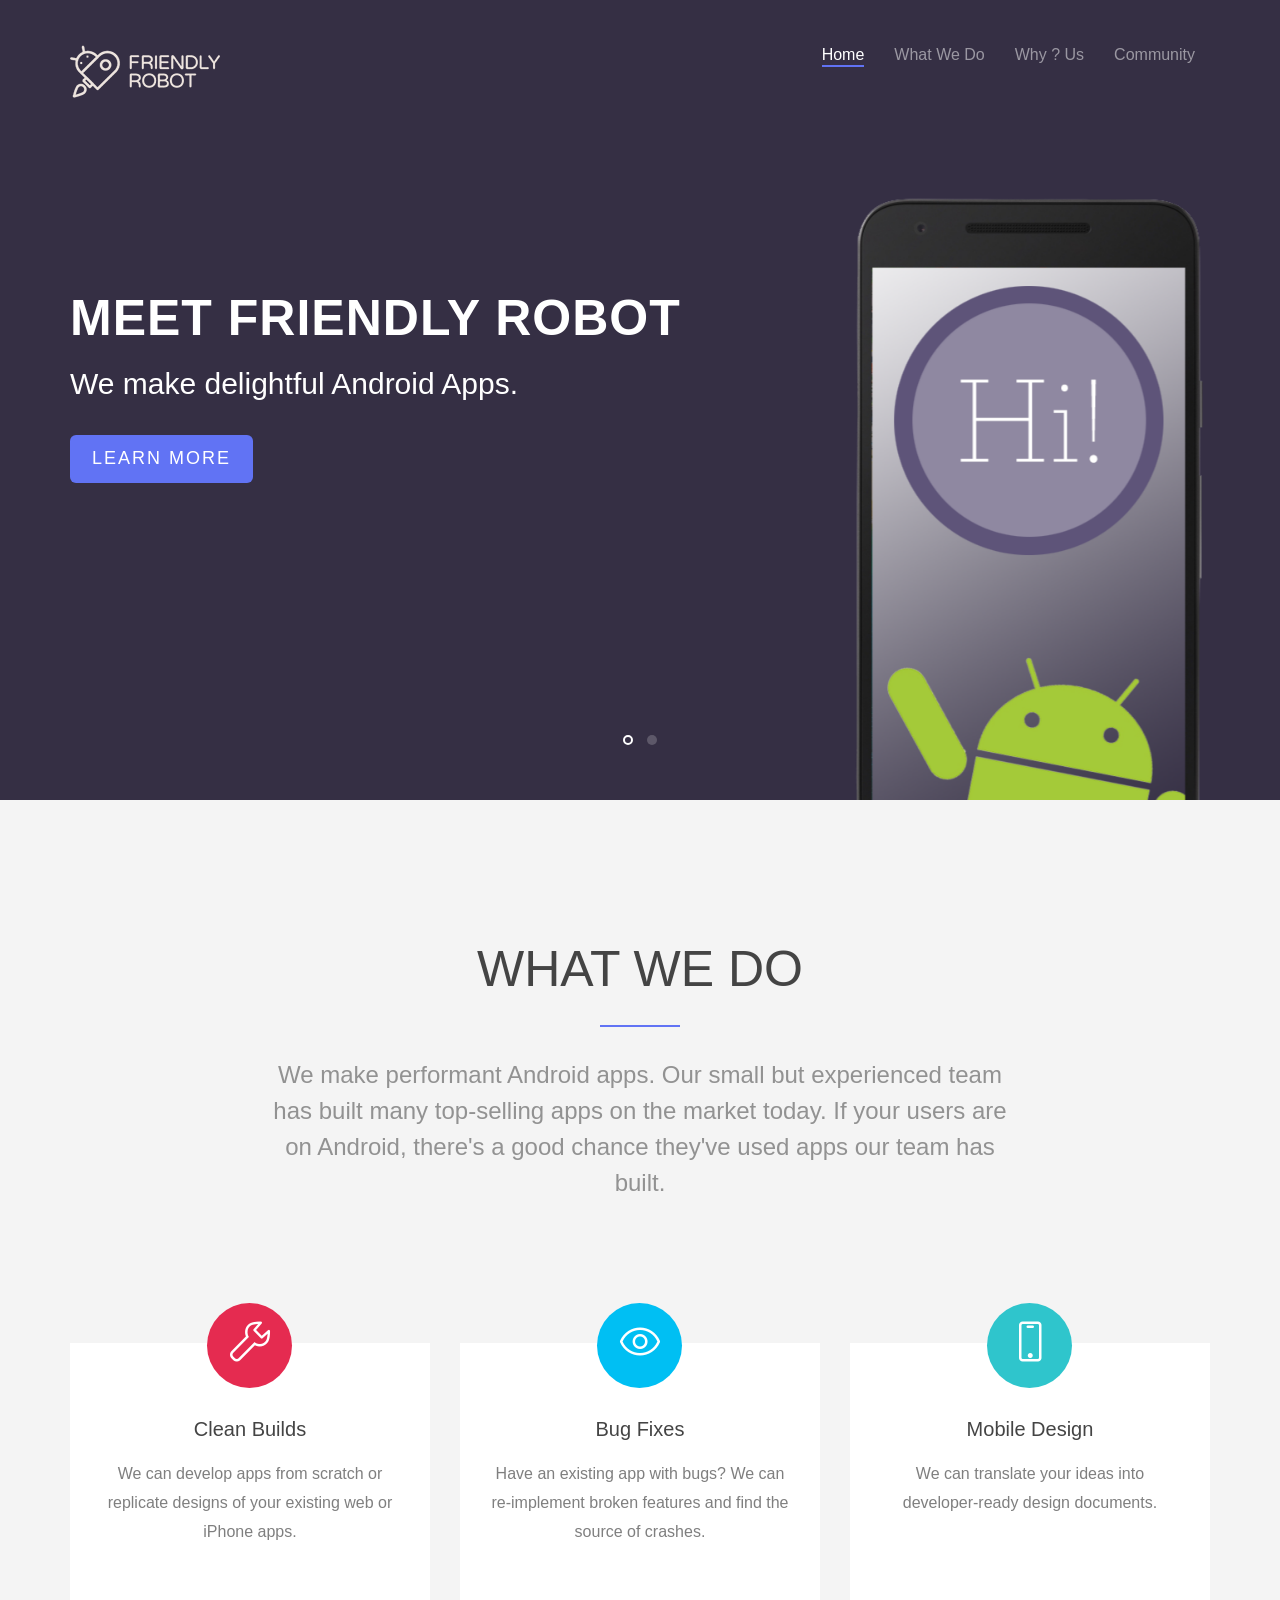
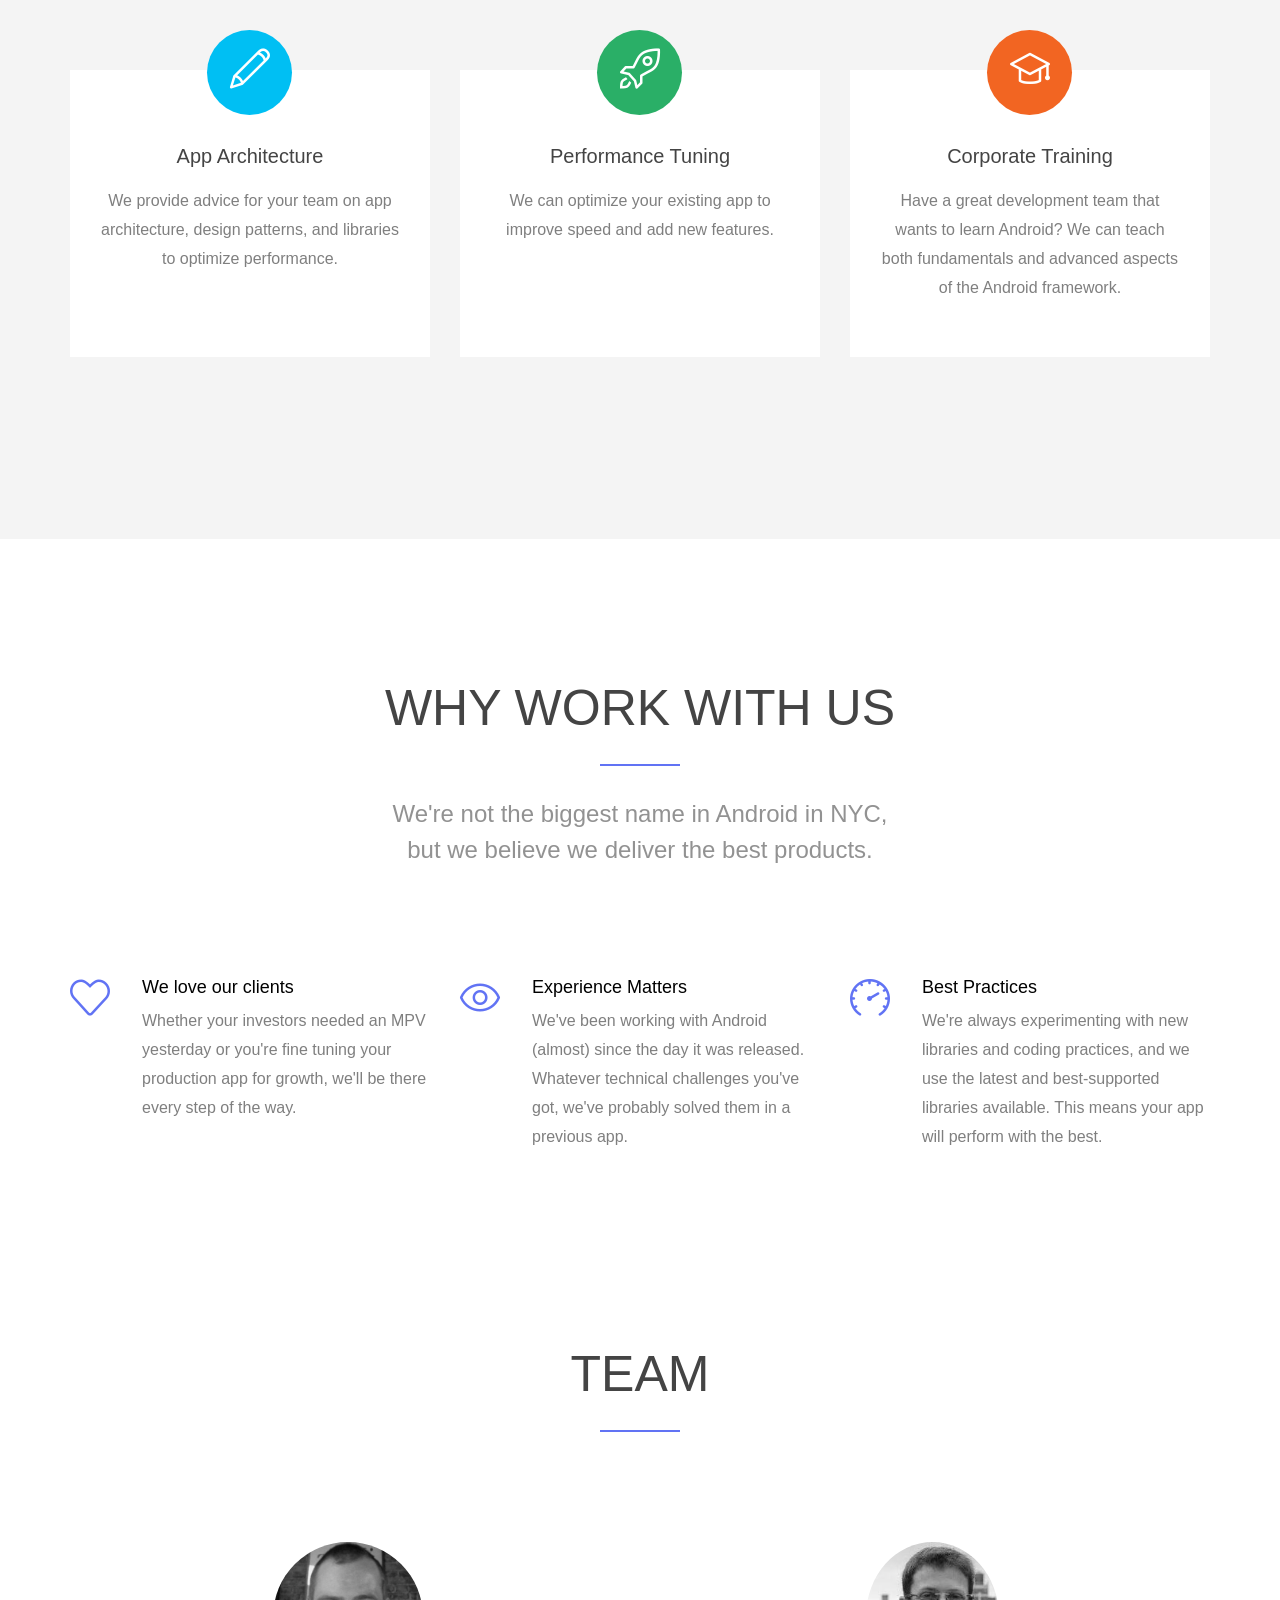
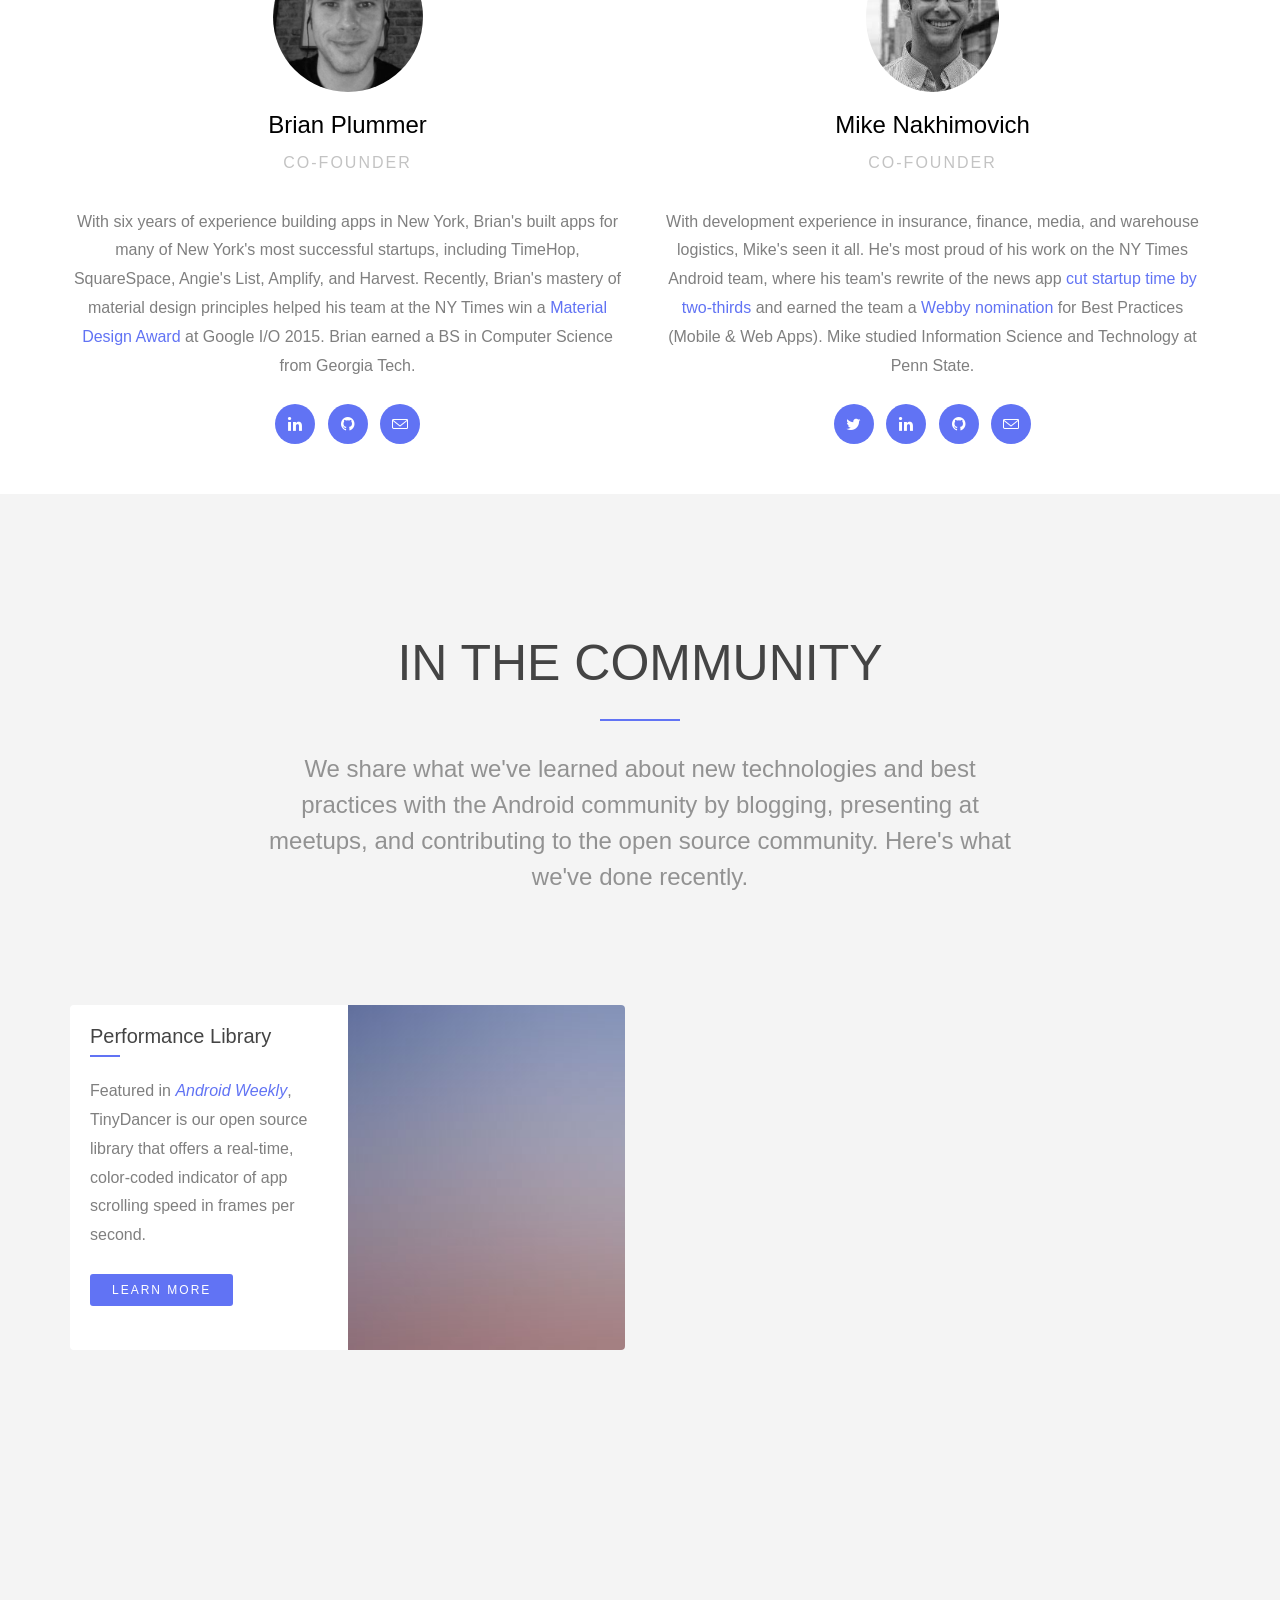
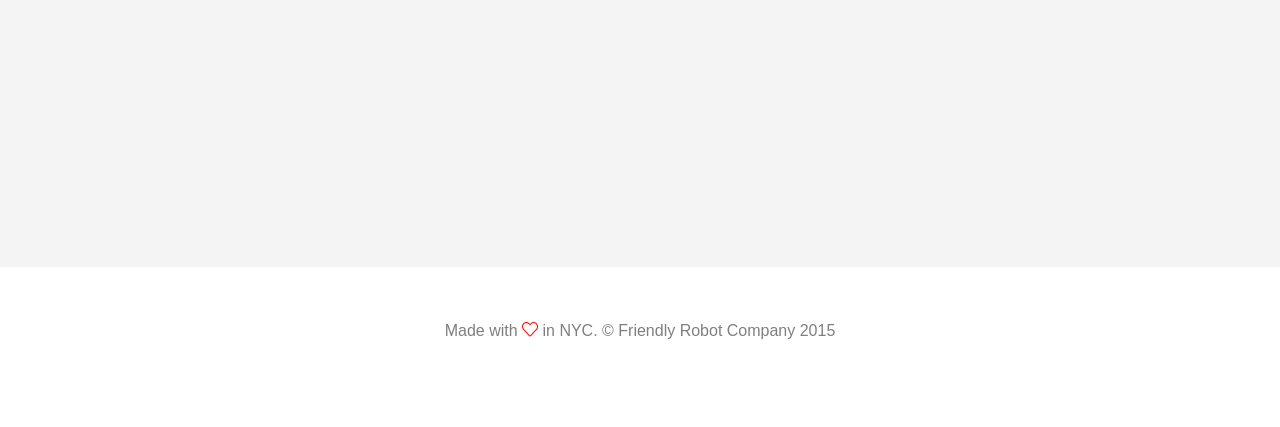
==== commit 741da94c: "test" ====
--- a/index.html
+++ b/index.html
@@ -65,7 +65,7 @@
 		          <ul class="nav navbar-nav navbar-right">
 		            <li class="active"><a href="#" data-nav-section="home"><span>Home</span></a></li>
 								<li><a href="#" data-nav-section="services"><span>What We Do</span></a></li>
-		            <li><a href="#" data-nav-section="features"><span>Why Us</span></a></li>
+		            <li><a href="#" data-nav-section="features"><span>Why ? Us</span></a></li>
 		            <li><a href="#" data-nav-section="press"><span>Community</span></a></li>
 		          </ul>
 		        </div>
